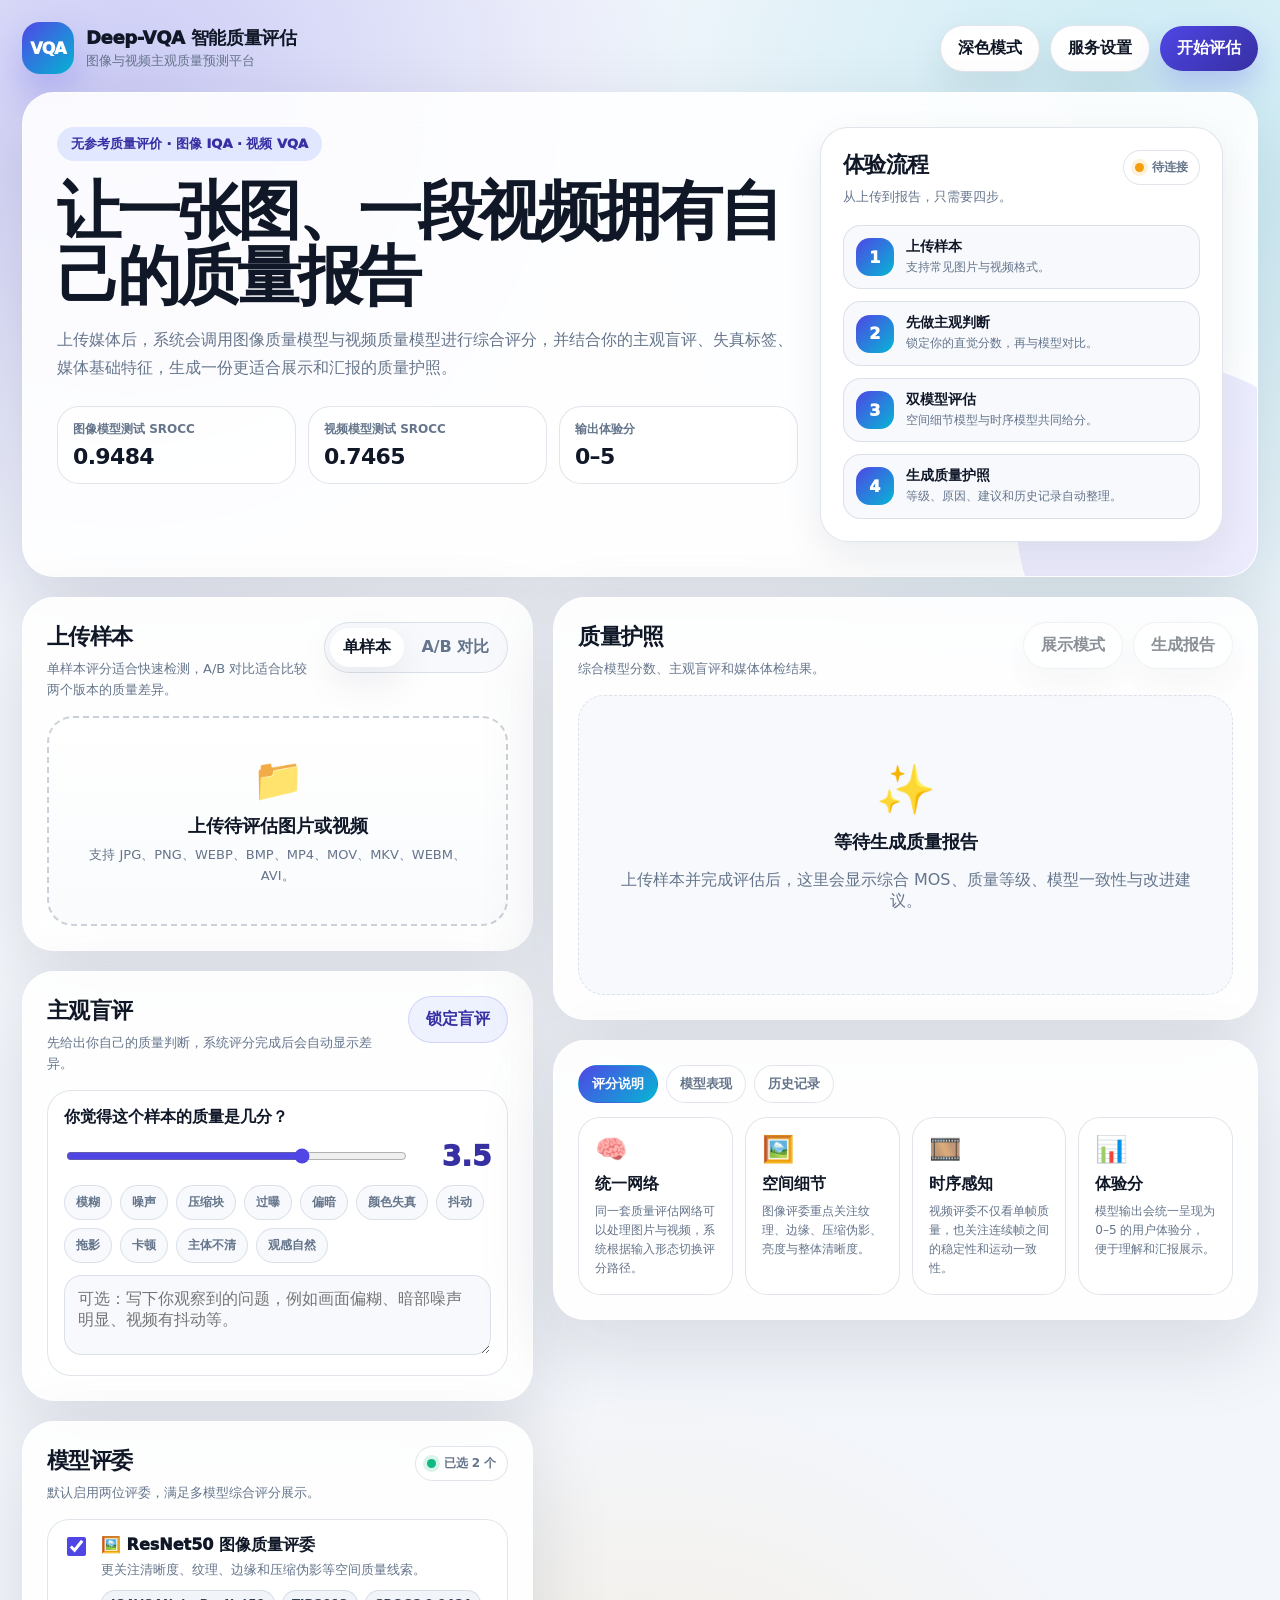
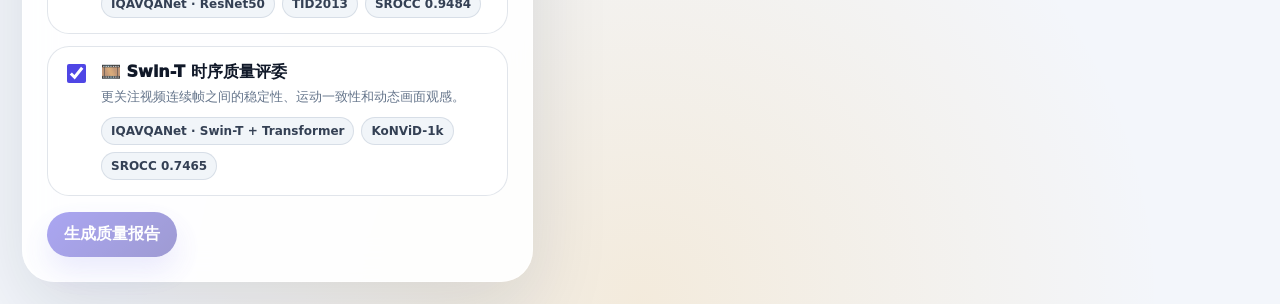
==== frontend/index.html @ e565ae91 "更新前端质量护照页面 (#4)" ====
<!DOCTYPE html>
<html lang="zh-CN">
<head>
  <meta charset="UTF-8">
  <meta name="viewport" content="width=device-width, initial-scale=1.0">
  <title>Deep-VQA 智能质量评估</title>
  <style>
    :root {
      --bg: #f3f6fb;
      --surface: rgba(255,255,255,.9);
      --surface-strong: #ffffff;
      --surface-soft: #f7f9fd;
      --surface-tint: #eef3ff;
      --text: #101828;
      --muted: #65758b;
      --line: rgba(148,163,184,.28);
      --primary: #4f46e5;
      --primary-dark: #3730a3;
      --cyan: #06b6d4;
      --green: #10b981;
      --amber: #f59e0b;
      --rose: #ef4444;
      --violet: #8b5cf6;
      --shadow: 0 28px 80px rgba(15, 23, 42, .12);
      --shadow-soft: 0 14px 38px rgba(15, 23, 42, .08);
      --radius-xl: 32px;
      --radius-lg: 24px;
      --radius-md: 16px;
      --radius-sm: 12px;
    }

    [data-theme="dark"] {
      --bg: #0a1020;
      --surface: rgba(17, 24, 39, .88);
      --surface-strong: #111827;
      --surface-soft: #0f172a;
      --surface-tint: #172554;
      --text: #edf2ff;
      --muted: #a8b3c6;
      --line: rgba(148,163,184,.24);
      --shadow: 0 28px 80px rgba(0, 0, 0, .34);
      --shadow-soft: 0 14px 38px rgba(0, 0, 0, .22);
    }

    * { box-sizing: border-box; }

    html { scroll-behavior: smooth; }

    body {
      margin: 0;
      min-height: 100vh;
      font-family: Inter, "PingFang SC", "Microsoft YaHei", system-ui, -apple-system, BlinkMacSystemFont, "Segoe UI", sans-serif;
      color: var(--text);
      background:
        radial-gradient(circle at 10% 5%, rgba(79, 70, 229, .24), transparent 26%),
        radial-gradient(circle at 90% 8%, rgba(6, 182, 212, .18), transparent 28%),
        radial-gradient(circle at 50% 100%, rgba(245, 158, 11, .13), transparent 26%),
        var(--bg);
      padding: 22px;
    }

    button, input, textarea, select { font: inherit; }
    button { cursor: pointer; }
    button:disabled { cursor: not-allowed; opacity: .48; }

    .app { max-width: 1480px; margin: 0 auto; }

    .topbar {
      display: flex;
      align-items: center;
      justify-content: space-between;
      gap: 16px;
      margin-bottom: 18px;
    }

    .brand { display: flex; align-items: center; gap: 12px; }

    .brand-mark {
      width: 52px;
      height: 52px;
      border-radius: 18px;
      display: grid;
      place-items: center;
      color: #fff;
      font-weight: 1000;
      letter-spacing: -.06em;
      background: linear-gradient(135deg, var(--primary), var(--cyan));
      box-shadow: 0 18px 38px rgba(79, 70, 229, .28);
    }

    .brand-title { font-weight: 950; font-size: 18px; letter-spacing: -.02em; }
    .brand-subtitle { color: var(--muted); font-size: 13px; margin-top: 2px; }

    .top-actions { display: flex; align-items: center; justify-content: flex-end; gap: 10px; flex-wrap: wrap; }

    .glass {
      background: var(--surface);
      border: 1px solid rgba(255, 255, 255, .7);
      box-shadow: var(--shadow);
      backdrop-filter: blur(18px);
    }

    [data-theme="dark"] .glass { border-color: rgba(148,163,184,.22); }

    .button {
      border: 0;
      border-radius: 999px;
      padding: 12px 17px;
      font-weight: 900;
      color: #fff;
      background: linear-gradient(135deg, var(--primary), var(--primary-dark));
      box-shadow: 0 14px 30px rgba(79, 70, 229, .24);
      transition: transform .18s ease, box-shadow .18s ease, opacity .18s ease;
      display: inline-flex;
      align-items: center;
      justify-content: center;
      gap: 8px;
      white-space: nowrap;
    }

    .button:hover { transform: translateY(-1px); box-shadow: 0 18px 34px rgba(79, 70, 229, .30); }
    .button.secondary { color: var(--text); background: var(--surface-strong); border: 1px solid var(--line); box-shadow: var(--shadow-soft); }
    .button.soft { color: var(--primary-dark); background: #eef2ff; border: 1px solid rgba(79, 70, 229, .18); box-shadow: none; }
    .button.ghost { color: var(--muted); background: transparent; border: 1px solid var(--line); box-shadow: none; }
    .button.danger { color: #991b1b; background: #fee2e2; border: 1px solid #fecaca; box-shadow: none; }
    [data-theme="dark"] .button.soft { color: #dbeafe; background: rgba(79, 70, 229, .22); }
    [data-theme="dark"] .button.danger { color: #fecaca; background: rgba(239, 68, 68, .18); border-color: rgba(239, 68, 68, .35); }

    .hero {
      position: relative;
      overflow: hidden;
      border-radius: var(--radius-xl);
      padding: 34px;
      margin-bottom: 20px;
      display: grid;
      grid-template-columns: minmax(0, 1.36fr) minmax(360px, .74fr);
      gap: 22px;
    }

    .hero:before {
      content: "";
      position: absolute;
      inset: auto -80px -110px auto;
      width: 320px;
      height: 320px;
      border-radius: 50%;
      background: rgba(79, 70, 229, .10);
    }

    .hero-content { position: relative; z-index: 1; }

    .eyebrow {
      display: inline-flex;
      align-items: center;
      gap: 8px;
      padding: 8px 14px;
      border-radius: 999px;
      color: var(--primary-dark);
      background: #e0e7ff;
      font-weight: 950;
      font-size: 13px;
    }

    [data-theme="dark"] .eyebrow { color: #dbeafe; background: rgba(79, 70, 229, .25); }

    h1 {
      margin: 18px 0 12px;
      font-size: clamp(36px, 5vw, 68px);
      line-height: 1.02;
      letter-spacing: -0.06em;
    }

    .hero-text {
      max-width: 780px;
      color: var(--muted);
      font-size: 16px;
      line-height: 1.78;
    }

    .hero-metrics {
      display: grid;
      grid-template-columns: repeat(3, minmax(0, 1fr));
      gap: 12px;
      margin-top: 24px;
      max-width: 820px;
    }

    .metric-pill {
      border: 1px solid var(--line);
      border-radius: 22px;
      padding: 14px 15px;
      background: rgba(255,255,255,.62);
    }

    [data-theme="dark"] .metric-pill { background: rgba(15,23,42,.56); }

    .metric-pill span { display: block; color: var(--muted); font-weight: 850; font-size: 12px; margin-bottom: 6px; }
    .metric-pill strong { font-size: 22px; letter-spacing: -.03em; }

    .hero-card {
      position: relative;
      z-index: 1;
      border: 1px solid var(--line);
      border-radius: 28px;
      background: var(--surface-strong);
      padding: 22px;
      box-shadow: var(--shadow-soft);
    }

    .step-line { display: grid; gap: 12px; margin-top: 18px; }

    .step-item {
      display: grid;
      grid-template-columns: 38px 1fr;
      align-items: center;
      gap: 12px;
      padding: 12px;
      border-radius: 18px;
      background: var(--surface-soft);
      border: 1px solid var(--line);
    }

    .step-icon {
      width: 38px;
      height: 38px;
      border-radius: 14px;
      display: grid;
      place-items: center;
      color: #fff;
      font-weight: 1000;
      background: linear-gradient(135deg, var(--primary), var(--cyan));
    }

    .step-item b { display: block; font-size: 14px; }
    .step-item span { display: block; color: var(--muted); font-size: 12px; margin-top: 3px; line-height: 1.45; }

    .main-grid {
      display: grid;
      grid-template-columns: minmax(360px, .9fr) minmax(0, 1.24fr);
      gap: 20px;
      align-items: start;
    }

    .stack { display: grid; gap: 20px; }

    .panel {
      border-radius: var(--radius-xl);
      padding: 24px;
    }

    .panel-head {
      display: flex;
      align-items: flex-start;
      justify-content: space-between;
      gap: 14px;
      margin-bottom: 16px;
    }

    .panel-title { margin: 0; font-size: 22px; letter-spacing: -.03em; }
    .panel-desc { color: var(--muted); line-height: 1.62; font-size: 13px; margin: 6px 0 0; }

    .segmented {
      display: flex;
      align-items: center;
      padding: 5px;
      border-radius: 999px;
      border: 1px solid var(--line);
      background: var(--surface-soft);
      gap: 4px;
    }

    .segmented button {
      border: 0;
      background: transparent;
      color: var(--muted);
      border-radius: 999px;
      padding: 9px 13px;
      font-weight: 900;
      white-space: nowrap;
    }

    .segmented button.active {
      background: var(--surface-strong);
      color: var(--text);
      box-shadow: var(--shadow-soft);
    }

    .upload-list { display: grid; gap: 12px; }

    .drop-zone {
      border: 2px dashed rgba(100, 116, 139, .32);
      border-radius: 26px;
      min-height: 210px;
      display: grid;
      place-items: center;
      text-align: center;
      padding: 28px;
      background: linear-gradient(180deg, rgba(255,255,255,.78), rgba(248,250,252,.78));
      transition: border-color .18s ease, transform .18s ease, background .18s ease;
    }

    [data-theme="dark"] .drop-zone { background: rgba(15,23,42,.56); }
    .drop-zone:hover, .drop-zone.dragging { border-color: var(--primary); transform: translateY(-1px); background: var(--surface-tint); }
    .drop-zone .upload-icon { font-size: 42px; margin-bottom: 10px; }
    .drop-zone strong { display: block; font-size: 18px; margin-bottom: 7px; }
    .drop-zone p { color: var(--muted); line-height: 1.58; font-size: 13px; margin: 0; }
    .file-input { display: none; }

    .sample-card {
      display: none;
      grid-template-columns: 130px 1fr;
      gap: 14px;
      align-items: stretch;
      border: 1px solid var(--line);
      border-radius: 22px;
      padding: 12px;
      background: var(--surface-strong);
    }

    .sample-card.show { display: grid; }

    .preview-box {
      min-height: 130px;
      border-radius: 18px;
      overflow: hidden;
      background: #0f172a;
      display: grid;
      place-items: center;
    }

    .preview-box img, .preview-box video { width: 100%; height: 100%; object-fit: cover; display: block; }

    .sample-info { min-width: 0; display: grid; align-content: center; gap: 8px; }
    .sample-name { font-weight: 950; overflow-wrap: anywhere; }

    .meta-grid {
      display: grid;
      grid-template-columns: repeat(2, minmax(0, 1fr));
      gap: 8px;
    }

    .mini-stat {
      border: 1px solid var(--line);
      background: var(--surface-soft);
      border-radius: 14px;
      padding: 9px 10px;
    }

    .mini-stat span { display: block; color: var(--muted); font-size: 11px; font-weight: 850; margin-bottom: 3px; }
    .mini-stat b { font-size: 13px; overflow-wrap: anywhere; }

    .model-grid { display: grid; gap: 12px; }

    .model-card {
      position: relative;
      display: grid;
      grid-template-columns: auto 1fr;
      gap: 12px;
      align-items: start;
      border: 1px solid var(--line);
      border-radius: 22px;
      background: var(--surface-strong);
      padding: 15px;
      transition: transform .18s ease, border-color .18s ease, box-shadow .18s ease;
    }

    .model-card:hover { transform: translateY(-1px); border-color: rgba(79,70,229,.38); box-shadow: var(--shadow-soft); }
    .model-card input { width: 19px; height: 19px; margin-top: 2px; accent-color: var(--primary); }
    .model-name { font-weight: 950; margin-bottom: 4px; }
    .model-line { color: var(--muted); font-size: 13px; line-height: 1.55; }

    .chips { display: flex; gap: 7px; flex-wrap: wrap; margin-top: 10px; }

    .chip {
      display: inline-flex;
      align-items: center;
      gap: 5px;
      border-radius: 999px;
      padding: 6px 9px;
      font-size: 12px;
      font-weight: 900;
      color: #344054;
      background: #f1f5f9;
      border: 1px solid rgba(148,163,184,.28);
      white-space: nowrap;
    }

    [data-theme="dark"] .chip { color: #dbeafe; background: rgba(148,163,184,.12); }

    .interaction-card {
      border: 1px solid var(--line);
      border-radius: 24px;
      padding: 16px;
      background: var(--surface-strong);
    }

    .score-row {
      display: grid;
      grid-template-columns: 1fr auto;
      gap: 12px;
      align-items: center;
      margin-top: 12px;
    }

    input[type="range"] {
      width: 100%;
      accent-color: var(--primary);
    }

    .subjective-score {
      font-size: 28px;
      font-weight: 1000;
      color: var(--primary-dark);
      min-width: 74px;
      text-align: right;
    }

    [data-theme="dark"] .subjective-score { color: #c7d2fe; }

    .tag-cloud { display: flex; gap: 8px; flex-wrap: wrap; margin-top: 12px; }

    .quality-tag {
      border: 1px solid var(--line);
      background: var(--surface-soft);
      color: var(--muted);
      padding: 8px 11px;
      border-radius: 999px;
      font-size: 12px;
      font-weight: 900;
    }

    .quality-tag.active { color: #fff; background: linear-gradient(135deg, var(--primary), var(--cyan)); border-color: transparent; }

    textarea {
      width: 100%;
      resize: vertical;
      min-height: 80px;
      border: 1px solid var(--line);
      border-radius: 18px;
      padding: 13px;
      background: var(--surface-soft);
      color: var(--text);
      outline: 0;
      margin-top: 12px;
    }

    textarea:focus, input[type="text"]:focus { border-color: rgba(79, 70, 229, .45); box-shadow: 0 0 0 4px rgba(79, 70, 229, .10); }

    .status-line {
      display: inline-flex;
      align-items: center;
      gap: 8px;
      border: 1px solid var(--line);
      border-radius: 999px;
      padding: 8px 11px;
      background: var(--surface-strong);
      color: var(--muted);
      font-weight: 900;
      font-size: 12px;
      white-space: nowrap;
    }

    .status-dot {
      width: 9px;
      height: 9px;
      border-radius: 50%;
      background: var(--amber);
      box-shadow: 0 0 0 4px rgba(245, 158, 11, .14);
    }

    .status-line.ok .status-dot { background: var(--green); box-shadow: 0 0 0 4px rgba(16, 185, 129, .16); }
    .status-line.fail .status-dot { background: var(--rose); box-shadow: 0 0 0 4px rgba(239, 68, 68, .16); }

    .progress-area { display: none; margin-top: 15px; }
    .progress-area.show { display: block; }
    .progress-top { display: flex; justify-content: space-between; color: var(--muted); font-weight: 900; font-size: 12px; margin-bottom: 8px; }
    .progress-track { height: 10px; border-radius: 999px; background: rgba(148,163,184,.25); overflow: hidden; }
    .progress-fill { width: 0; height: 100%; background: linear-gradient(90deg, var(--primary), var(--cyan)); transition: width .2s ease; }

    .message { display: none; padding: 13px 15px; border-radius: 18px; font-size: 13px; font-weight: 800; line-height: 1.62; margin-top: 14px; }
    .message.show { display: block; }
    .message.info { color: #1e3a8a; background: #eff6ff; border: 1px solid #bfdbfe; }
    .message.success { color: #065f46; background: #ecfdf5; border: 1px solid #a7f3d0; }
    .message.error { color: #991b1b; background: #fef2f2; border: 1px solid #fecaca; }
    [data-theme="dark"] .message.info { color: #dbeafe; background: rgba(37, 99, 235, .18); border-color: rgba(37, 99, 235, .28); }
    [data-theme="dark"] .message.success { color: #d1fae5; background: rgba(5, 150, 105, .18); border-color: rgba(5, 150, 105, .28); }
    [data-theme="dark"] .message.error { color: #fee2e2; background: rgba(220, 38, 38, .18); border-color: rgba(220, 38, 38, .28); }

    .result-hero {
      display: grid;
      grid-template-columns: minmax(220px, .7fr) minmax(0, 1.3fr);
      gap: 16px;
      margin-bottom: 16px;
    }

    .score-card {
      border-radius: 28px;
      padding: 22px;
      color: #fff;
      background: linear-gradient(135deg, #4338ca, #06b6d4);
      box-shadow: 0 22px 52px rgba(79, 70, 229, .28);
      position: relative;
      overflow: hidden;
    }

    .score-card:after {
      content: "";
      position: absolute;
      width: 180px;
      height: 180px;
      border-radius: 50%;
      background: rgba(255,255,255,.14);
      right: -60px;
      top: -80px;
    }

    .score-label { position: relative; z-index: 1; opacity: .86; font-weight: 900; font-size: 13px; }
    .score-main { position: relative; z-index: 1; font-size: clamp(46px, 7vw, 76px); line-height: .95; font-weight: 1000; letter-spacing: -.08em; margin: 14px 0 10px; }
    .score-caption { position: relative; z-index: 1; opacity: .88; line-height: 1.55; font-size: 13px; }

    .passport {
      display: grid;
      grid-template-columns: repeat(2, minmax(0, 1fr));
      gap: 12px;
    }

    .passport-item {
      border: 1px solid var(--line);
      border-radius: 20px;
      padding: 14px;
      background: var(--surface-strong);
      min-height: 88px;
    }

    .passport-item span { color: var(--muted); font-size: 12px; font-weight: 900; display: block; margin-bottom: 6px; }
    .passport-item strong { font-size: 20px; letter-spacing: -.03em; }
    .passport-item p { color: var(--muted); font-size: 12px; line-height: 1.55; margin: 6px 0 0; }

    .empty-state {
      min-height: 300px;
      display: grid;
      place-items: center;
      text-align: center;
      color: var(--muted);
      border: 1px dashed var(--line);
      border-radius: 26px;
      background: var(--surface-soft);
      padding: 28px;
    }

    .empty-state b { display: block; color: var(--text); font-size: 18px; margin-bottom: 8px; }

    .result-list { display: grid; gap: 12px; }

    .result-card {
      border: 1px solid var(--line);
      border-radius: 22px;
      background: var(--surface-strong);
      padding: 15px;
      display: grid;
      grid-template-columns: 1fr auto;
      gap: 14px;
      align-items: center;
    }

    .result-title { font-weight: 950; margin-bottom: 5px; }
    .result-meta { color: var(--muted); font-size: 12px; line-height: 1.48; }
    .result-score { font-size: 30px; font-weight: 1000; color: var(--primary-dark); letter-spacing: -.06em; text-align: right; }
    [data-theme="dark"] .result-score { color: #c7d2fe; }

    .bar-wrap { height: 8px; border-radius: 999px; background: rgba(148,163,184,.22); overflow: hidden; margin-top: 10px; }
    .bar-fill { height: 100%; width: 0; border-radius: 999px; background: linear-gradient(90deg, var(--primary), var(--cyan)); }

    .analysis-grid {
      display: grid;
      grid-template-columns: repeat(3, minmax(0, 1fr));
      gap: 12px;
      margin-top: 14px;
    }

    .analysis-card {
      border: 1px solid var(--line);
      border-radius: 20px;
      padding: 14px;
      background: var(--surface-soft);
    }

    .analysis-card b { display: block; margin-bottom: 7px; }
    .analysis-card p { margin: 0; color: var(--muted); font-size: 12px; line-height: 1.58; }

    .insight-list { display: grid; gap: 10px; margin-top: 14px; }

    .insight {
      display: grid;
      grid-template-columns: 34px 1fr;
      gap: 10px;
      align-items: start;
      border: 1px solid var(--line);
      border-radius: 18px;
      padding: 12px;
      background: var(--surface-strong);
    }

    .insight-icon {
      width: 34px;
      height: 34px;
      border-radius: 13px;
      display: grid;
      place-items: center;
      background: var(--surface-tint);
    }

    .insight b { display: block; font-size: 13px; }
    .insight p { margin: 4px 0 0; color: var(--muted); font-size: 12px; line-height: 1.55; }

    .tabs { display: flex; gap: 8px; flex-wrap: wrap; margin-bottom: 14px; }

    .tab {
      border: 1px solid var(--line);
      background: var(--surface-strong);
      border-radius: 999px;
      color: var(--muted);
      padding: 9px 13px;
      font-weight: 900;
      font-size: 13px;
    }

    .tab.active { color: #fff; background: linear-gradient(135deg, var(--primary), var(--cyan)); border-color: transparent; }
    .tab-panel { display: none; }
    .tab-panel.active { display: block; }

    .knowledge-grid {
      display: grid;
      grid-template-columns: repeat(4, minmax(0, 1fr));
      gap: 12px;
    }

    .knowledge-card {
      border: 1px solid var(--line);
      border-radius: 22px;
      background: var(--surface-strong);
      padding: 16px;
    }

    .knowledge-card .emoji { font-size: 26px; margin-bottom: 10px; }
    .knowledge-card b { display: block; margin-bottom: 7px; }
    .knowledge-card p { color: var(--muted); font-size: 12px; line-height: 1.6; margin: 0; }

    .bench-grid {
      display: grid;
      grid-template-columns: repeat(2, minmax(0, 1fr));
      gap: 12px;
    }

    .bench-card {
      border: 1px solid var(--line);
      border-radius: 24px;
      background: var(--surface-strong);
      padding: 18px;
    }

    .bench-head { display: flex; align-items: center; justify-content: space-between; gap: 12px; margin-bottom: 14px; }
    .bench-title { font-weight: 950; }
    .bench-score { font-size: 26px; font-weight: 1000; color: var(--primary-dark); }
    [data-theme="dark"] .bench-score { color: #c7d2fe; }

    .mini-table { display: grid; gap: 8px; }
    .mini-row { display: flex; justify-content: space-between; gap: 12px; color: var(--muted); font-size: 13px; }
    .mini-row strong { color: var(--text); }

    .history-list { display: grid; gap: 10px; max-height: 360px; overflow: auto; padding-right: 4px; }

    .history-item {
      border: 1px solid var(--line);
      border-radius: 18px;
      background: var(--surface-strong);
      padding: 13px;
      display: grid;
      grid-template-columns: 1fr auto;
      gap: 12px;
      align-items: center;
    }

    .history-title { font-weight: 950; overflow-wrap: anywhere; }
    .history-meta { color: var(--muted); font-size: 12px; line-height: 1.5; margin-top: 4px; }
    .history-score { font-weight: 1000; font-size: 24px; color: var(--primary-dark); }
    [data-theme="dark"] .history-score { color: #c7d2fe; }

    .modal {
      position: fixed;
      inset: 0;
      display: none;
      place-items: center;
      background: rgba(15, 23, 42, .55);
      backdrop-filter: blur(8px);
      z-index: 50;
      padding: 18px;
    }

    .modal.show { display: grid; }

    .modal-card {
      width: min(780px, 100%);
      max-height: 92vh;
      overflow: auto;
      border-radius: 30px;
      background: var(--surface-strong);
      border: 1px solid var(--line);
      box-shadow: var(--shadow);
      padding: 24px;
    }

    .modal-head { display: flex; align-items: center; justify-content: space-between; gap: 12px; margin-bottom: 16px; }
    .modal-title { margin: 0; font-size: 24px; letter-spacing: -.04em; }
    .close-btn { border: 0; width: 40px; height: 40px; border-radius: 50%; background: var(--surface-soft); color: var(--text); font-weight: 1000; }

    .form-grid { display: grid; gap: 12px; }
    .field label { display: block; font-size: 13px; font-weight: 950; margin-bottom: 7px; }
    .field input[type="text"] { width: 100%; border: 1px solid var(--line); border-radius: 16px; padding: 12px 13px; outline: 0; color: var(--text); background: var(--surface-soft); }
    .field-hint { color: var(--muted); font-size: 12px; line-height: 1.5; margin-top: 6px; }

    .report-box {
      width: 100%;
      min-height: 320px;
      border: 1px solid var(--line);
      border-radius: 22px;
      padding: 16px;
      background: var(--surface-soft);
      color: var(--text);
      line-height: 1.7;
      white-space: pre-wrap;
      overflow: auto;
    }

    .presentation {
      width: min(980px, 100%);
      text-align: center;
      padding: 42px;
    }

    .presentation .score-main { font-size: clamp(76px, 12vw, 152px); }
    .presentation-title { font-size: clamp(28px, 4vw, 52px); line-height: 1.08; margin: 0 0 16px; letter-spacing: -.06em; }
    .presentation-subtitle { color: var(--muted); line-height: 1.68; margin: 0 auto; max-width: 700px; }

    @media (max-width: 1120px) {
      .hero, .main-grid, .result-hero { grid-template-columns: 1fr; }
      .knowledge-grid { grid-template-columns: repeat(2, minmax(0, 1fr)); }
    }

    @media (max-width: 760px) {
      body { padding: 14px; }
      .topbar { align-items: flex-start; flex-direction: column; }
      .hero, .panel { padding: 18px; border-radius: 24px; }
      .hero-metrics, .passport, .analysis-grid, .bench-grid, .knowledge-grid { grid-template-columns: 1fr; }
      .sample-card { grid-template-columns: 1fr; }
      .preview-box { height: 190px; }
      .main-grid { grid-template-columns: 1fr; }
      .result-card, .history-item { grid-template-columns: 1fr; }
      .result-score, .history-score { text-align: left; }
    }
  </style>
</head>
<body>
  <main class="app">
    <header class="topbar">
      <div class="brand">
        <div class="brand-mark">VQA</div>
        <div>
          <div class="brand-title">Deep-VQA 智能质量评估</div>
          <div class="brand-subtitle">图像与视频主观质量预测平台</div>
        </div>
      </div>
      <div class="top-actions">
        <button class="button secondary" id="themeBtn" type="button">深色模式</button>
        <button class="button secondary" id="serviceBtn" type="button">服务设置</button>
        <button class="button" id="jumpEvaluateBtn" type="button">开始评估</button>
      </div>
    </header>

    <section class="hero glass">
      <div class="hero-content">
        <div class="eyebrow">无参考质量评价 · 图像 IQA · 视频 VQA</div>
        <h1>让一张图、一段视频拥有自己的质量报告</h1>
        <p class="hero-text">上传媒体后，系统会调用图像质量模型与视频质量模型进行综合评分，并结合你的主观盲评、失真标签、媒体基础特征，生成一份更适合展示和汇报的质量护照。</p>
        <div class="hero-metrics">
          <div class="metric-pill"><span>图像模型测试 SROCC</span><strong>0.9484</strong></div>
          <div class="metric-pill"><span>视频模型测试 SROCC</span><strong>0.7465</strong></div>
          <div class="metric-pill"><span>输出体验分</span><strong>0–5</strong></div>
        </div>
      </div>
      <aside class="hero-card">
        <div class="panel-head" style="margin-bottom:0">
          <div>
            <h2 class="panel-title">体验流程</h2>
            <p class="panel-desc">从上传到报告，只需要四步。</p>
          </div>
          <span class="status-line" id="serviceStatus"><span class="status-dot"></span>待连接</span>
        </div>
        <div class="step-line">
          <div class="step-item"><div class="step-icon">1</div><div><b>上传样本</b><span>支持常见图片与视频格式。</span></div></div>
          <div class="step-item"><div class="step-icon">2</div><div><b>先做主观判断</b><span>锁定你的直觉分数，再与模型对比。</span></div></div>
          <div class="step-item"><div class="step-icon">3</div><div><b>双模型评估</b><span>空间细节模型与时序模型共同给分。</span></div></div>
          <div class="step-item"><div class="step-icon">4</div><div><b>生成质量护照</b><span>等级、原因、建议和历史记录自动整理。</span></div></div>
        </div>
      </aside>
    </section>

    <section class="main-grid" id="evaluateArea">
      <div class="stack">
        <section class="panel glass">
          <div class="panel-head">
            <div>
              <h2 class="panel-title">上传样本</h2>
              <p class="panel-desc">单样本评分适合快速检测，A/B 对比适合比较两个版本的质量差异。</p>
            </div>
            <div class="segmented" aria-label="评分模式">
              <button type="button" class="active" data-mode="single">单样本</button>
              <button type="button" data-mode="compare">A/B 对比</button>
            </div>
          </div>

          <div class="upload-list">
            <div class="drop-zone" id="dropZoneA" tabindex="0" role="button">
              <input class="file-input" id="fileA" type="file" accept="image/*,video/mp4,video/quicktime,video/x-matroska,video/webm,video/x-msvideo">
              <div>
                <div class="upload-icon">📁</div>
                <strong>上传待评估图片或视频</strong>
                <p>支持 JPG、PNG、WEBP、BMP、MP4、MOV、MKV、WEBM、AVI。</p>
              </div>
            </div>
            <div class="sample-card" id="sampleCardA">
              <div class="preview-box" id="previewA"></div>
              <div class="sample-info">
                <div class="sample-name" id="sampleNameA">未选择文件</div>
                <div class="meta-grid" id="sampleMetaA"></div>
              </div>
            </div>

            <div id="compareBlock" style="display:none">
              <div class="drop-zone" id="dropZoneB" tabindex="0" role="button">
                <input class="file-input" id="fileB" type="file" accept="image/*,video/mp4,video/quicktime,video/x-matroska,video/webm,video/x-msvideo">
                <div>
                  <div class="upload-icon">🅱️</div>
                  <strong>上传对比版本</strong>
                  <p>可上传压缩前后、增强前后、不同编码参数下的版本。</p>
                </div>
              </div>
              <div class="sample-card" id="sampleCardB" style="margin-top:12px">
                <div class="preview-box" id="previewB"></div>
                <div class="sample-info">
                  <div class="sample-name" id="sampleNameB">未选择文件</div>
                  <div class="meta-grid" id="sampleMetaB"></div>
                </div>
              </div>
            </div>
          </div>
        </section>

        <section class="panel glass">
          <div class="panel-head">
            <div>
              <h2 class="panel-title">主观盲评</h2>
              <p class="panel-desc">先给出你自己的质量判断，系统评分完成后会自动显示差异。</p>
            </div>
            <button class="button soft" id="lockOpinionBtn" type="button">锁定盲评</button>
          </div>
          <div class="interaction-card">
            <b>你觉得这个样本的质量是几分？</b>
            <div class="score-row">
              <input id="subjectiveRange" type="range" min="0" max="5" step="0.1" value="3.5">
              <div class="subjective-score"><span id="subjectiveScore">3.5</span></div>
            </div>
            <div class="tag-cloud" id="tagCloud"></div>
            <textarea id="userNote" placeholder="可选：写下你观察到的问题，例如画面偏糊、暗部噪声明显、视频有抖动等。"></textarea>
          </div>
        </section>

        <section class="panel glass">
          <div class="panel-head">
            <div>
              <h2 class="panel-title">模型评委</h2>
              <p class="panel-desc">默认启用两位评委，满足多模型综合评分展示。</p>
            </div>
            <span class="status-line" id="modelStatus"><span class="status-dot"></span>已选 2 个</span>
          </div>
          <div class="model-grid" id="modelGrid"></div>
          <div class="progress-area" id="progressArea">
            <div class="progress-top"><span id="progressText">准备评估</span><span id="progressPercent">0%</span></div>
            <div class="progress-track"><div class="progress-fill" id="progressFill"></div></div>
          </div>
          <div class="top-actions" style="justify-content:flex-start;margin-top:16px">
            <button class="button" id="evaluateBtn" type="button" disabled>生成质量报告</button>
            <button class="button danger" id="cancelBtn" type="button" style="display:none">停止评估</button>
          </div>
          <div class="message" id="messageBox"></div>
        </section>
      </div>

      <div class="stack">
        <section class="panel glass">
          <div class="panel-head">
            <div>
              <h2 class="panel-title">质量护照</h2>
              <p class="panel-desc">综合模型分数、主观盲评和媒体体检结果。</p>
            </div>
            <div class="top-actions">
              <button class="button secondary" id="presentationBtn" type="button" disabled>展示模式</button>
              <button class="button secondary" id="reportBtn" type="button" disabled>生成报告</button>
            </div>
          </div>
          <div id="resultArea">
            <div class="empty-state">
              <div>
                <div style="font-size:48px;margin-bottom:12px">✨</div>
                <b>等待生成质量报告</b>
                <p>上传样本并完成评估后，这里会显示综合 MOS、质量等级、模型一致性与改进建议。</p>
              </div>
            </div>
          </div>
        </section>

        <section class="panel glass">
          <div class="tabs" id="tabs">
            <button class="tab active" data-tab="explain">评分说明</button>
            <button class="tab" data-tab="bench">模型表现</button>
            <button class="tab" data-tab="history">历史记录</button>
          </div>

          <div class="tab-panel active" id="tab-explain">
            <div class="knowledge-grid">
              <div class="knowledge-card"><div class="emoji">🧠</div><b>统一网络</b><p>同一套质量评估网络可以处理图片与视频，系统根据输入形态切换评分路径。</p></div>
              <div class="knowledge-card"><div class="emoji">🖼️</div><b>空间细节</b><p>图像评委重点关注纹理、边缘、压缩伪影、亮度与整体清晰度。</p></div>
              <div class="knowledge-card"><div class="emoji">🎞️</div><b>时序感知</b><p>视频评委不仅看单帧质量，也关注连续帧之间的稳定性和运动一致性。</p></div>
              <div class="knowledge-card"><div class="emoji">📊</div><b>体验分</b><p>模型输出会统一呈现为 0–5 的用户体验分，便于理解和汇报展示。</p></div>
            </div>
          </div>

          <div class="tab-panel" id="tab-bench">
            <div class="bench-grid">
              <div class="bench-card">
                <div class="bench-head"><div><div class="bench-title">ResNet50 图像质量评委</div><div class="panel-desc">TID2013 图像质量数据</div></div><div class="bench-score">0.9484</div></div>
                <div class="mini-table">
                  <div class="mini-row"><span>主要能力</span><strong>图像空间特征</strong></div>
                  <div class="mini-row"><span>相关性指标</span><strong>SROCC</strong></div>
                  <div class="mini-row"><span>适用样本</span><strong>图片、单帧画面</strong></div>
                </div>
              </div>
              <div class="bench-card">
                <div class="bench-head"><div><div class="bench-title">Swin-T 时序质量评委</div><div class="panel-desc">KoNViD-1k 视频质量数据</div></div><div class="bench-score">0.7465</div></div>
                <div class="mini-table">
                  <div class="mini-row"><span>主要能力</span><strong>视频时空特征</strong></div>
                  <div class="mini-row"><span>相关性指标</span><strong>SROCC</strong></div>
                  <div class="mini-row"><span>适用样本</span><strong>视频、动态画面</strong></div>
                </div>
              </div>
            </div>
          </div>

          <div class="tab-panel" id="tab-history">
            <div class="panel-head">
              <div>
                <h2 class="panel-title">历史记录</h2>
                <p class="panel-desc">记录保存在当前浏览器中，适合课堂展示多次测试结果。</p>
              </div>
              <div class="top-actions">
                <button class="button secondary" id="exportHistoryBtn" type="button">导出</button>
                <button class="button danger" id="clearHistoryBtn" type="button">清空</button>
              </div>
            </div>
            <div class="history-list" id="historyList"></div>
          </div>
        </section>
      </div>
    </section>
  </main>

  <div class="modal" id="serviceModal" aria-hidden="true">
    <div class="modal-card">
      <div class="modal-head">
        <h2 class="modal-title">评分服务设置</h2>
        <button class="close-btn" data-close="serviceModal" type="button">×</button>
      </div>
      <div class="form-grid">
        <div class="field">
          <label for="serviceBaseInput">服务地址</label>
          <input id="serviceBaseInput" type="text" placeholder="http://127.0.0.1:8000">
          <div class="field-hint">本地运行服务时通常保持默认即可。</div>
        </div>
        <div class="field">
          <label for="servicePathInput">评价路径</label>
          <input id="servicePathInput" type="text" placeholder="/evaluate">
          <div class="field-hint">已经联调完成的项目通常使用默认路径。</div>
        </div>
        <div class="top-actions" style="justify-content:flex-start;margin-top:8px">
          <button class="button" id="saveServiceBtn" type="button">保存设置</button>
          <button class="button secondary" id="checkServiceBtn" type="button">检测连接</button>
        </div>
        <div class="message" id="serviceMessage"></div>
      </div>
    </div>
  </div>

  <div class="modal" id="reportModal" aria-hidden="true">
    <div class="modal-card">
      <div class="modal-head">
        <h2 class="modal-title">质量评估报告</h2>
        <button class="close-btn" data-close="reportModal" type="button">×</button>
      </div>
      <div class="report-box" id="reportBox"></div>
      <div class="top-actions" style="justify-content:flex-start;margin-top:14px">
        <button class="button" id="downloadReportBtn" type="button">下载报告</button>
        <button class="button secondary" id="copyReportBtn" type="button">复制文本</button>
      </div>
    </div>
  </div>

  <div class="modal" id="presentationModal" aria-hidden="true">
    <div class="modal-card presentation">
      <button class="close-btn" data-close="presentationModal" type="button" style="position:absolute;right:24px;top:24px">×</button>
      <h2 class="presentation-title">Deep-VQA 质量评估结果</h2>
      <div class="score-card" style="margin:24px auto;max-width:520px">
        <div class="score-label">综合体验分</div>
        <div class="score-main" id="presentationScore">--</div>
        <div class="score-caption" id="presentationCaption">等待评估结果</div>
      </div>
      <p class="presentation-subtitle" id="presentationText">上传样本并完成评分后，可在这里进行课堂或答辩展示。</p>
    </div>
  </div>

  <script>
    const MODEL_OPTIONS = [
      {
        id: "resnet_iqa",
        name: "ResNet50 图像质量评委",
        displayName: "IQAVQANet · ResNet50",
        task: "iqa",
        mediaFocus: "图像空间细节",
        dataset: "TID2013",
        benchmark: "SROCC 0.9484",
        backbone: "resnet50",
        accent: "🖼️",
        desc: "更关注清晰度、纹理、边缘和压缩伪影等空间质量线索。"
      },
      {
        id: "timeswin_vqa",
        name: "Swin-T 时序质量评委",
        displayName: "IQAVQANet · Swin-T + Transformer",
        task: "vqa",
        mediaFocus: "视频时序稳定",
        dataset: "KoNViD-1k",
        benchmark: "SROCC 0.7465",
        backbone: "swin_t",
        accent: "🎞️",
        desc: "更关注视频连续帧之间的稳定性、运动一致性和动态画面观感。"
      }
    ];

    const QUALITY_TAGS = ["模糊", "噪声", "压缩块", "过曝", "偏暗", "颜色失真", "抖动", "拖影", "卡顿", "主体不清", "观感自然"];
    const STORAGE_CONFIG = "deep_vqa_service_config_v3";
    const STORAGE_HISTORY = "deep_vqa_quality_history_v3";

    const $ = id => document.getElementById(id);

    const ui = {
      themeBtn: $("themeBtn"), serviceBtn: $("serviceBtn"), jumpEvaluateBtn: $("jumpEvaluateBtn"), serviceStatus: $("serviceStatus"),
      dropZoneA: $("dropZoneA"), dropZoneB: $("dropZoneB"), fileA: $("fileA"), fileB: $("fileB"), compareBlock: $("compareBlock"),
      sampleCardA: $("sampleCardA"), sampleCardB: $("sampleCardB"), previewA: $("previewA"), previewB: $("previewB"),
      sampleNameA: $("sampleNameA"), sampleNameB: $("sampleNameB"), sampleMetaA: $("sampleMetaA"), sampleMetaB: $("sampleMetaB"),
      subjectiveRange: $("subjectiveRange"), subjectiveScore: $("subjectiveScore"), lockOpinionBtn: $("lockOpinionBtn"), tagCloud: $("tagCloud"), userNote: $("userNote"),
      modelGrid: $("modelGrid"), modelStatus: $("modelStatus"), evaluateBtn: $("evaluateBtn"), cancelBtn: $("cancelBtn"),
      progressArea: $("progressArea"), progressText: $("progressText"), progressPercent: $("progressPercent"), progressFill: $("progressFill"), messageBox: $("messageBox"),
      resultArea: $("resultArea"), reportBtn: $("reportBtn"), presentationBtn: $("presentationBtn"),
      tabs: $("tabs"), historyList: $("historyList"), exportHistoryBtn: $("exportHistoryBtn"), clearHistoryBtn: $("clearHistoryBtn"),
      serviceModal: $("serviceModal"), serviceBaseInput: $("serviceBaseInput"), servicePathInput: $("servicePathInput"), serviceMessage: $("serviceMessage"), saveServiceBtn: $("saveServiceBtn"), checkServiceBtn: $("checkServiceBtn"),
      reportModal: $("reportModal"), reportBox: $("reportBox"), downloadReportBtn: $("downloadReportBtn"), copyReportBtn: $("copyReportBtn"),
      presentationModal: $("presentationModal"), presentationScore: $("presentationScore"), presentationCaption: $("presentationCaption"), presentationText: $("presentationText")
    };

    const state = {
      mode: "single",
      samples: { A: null, B: null },
      urls: { A: null, B: null },
      selectedTags: new Set(),
      opinionLocked: false,
      currentController: null,
      history: [],
      lastReport: null,
      lastReportText: ""
    };

    init();

    function init() {
      loadServiceConfig();
      renderModelCards();
      renderTags();
      loadHistory();
      bindEvents();
      updateActionState();
    }

    function bindEvents() {
      ui.themeBtn.addEventListener("click", toggleTheme);
      ui.serviceBtn.addEventListener("click", () => openModal("serviceModal"));
      ui.jumpEvaluateBtn.addEventListener("click", () => $("evaluateArea").scrollIntoView({ behavior: "smooth" }));
      document.querySelectorAll("[data-close]").forEach(btn => btn.addEventListener("click", () => closeModal(btn.dataset.close)));
      document.querySelectorAll(".segmented button").forEach(btn => btn.addEventListener("click", () => setMode(btn.dataset.mode)));
      setupDrop(ui.dropZoneA, ui.fileA, "A");
      setupDrop(ui.dropZoneB, ui.fileB, "B");
      ui.subjectiveRange.addEventListener("input", () => ui.subjectiveScore.textContent = Number(ui.subjectiveRange.value).toFixed(1));
      ui.lockOpinionBtn.addEventListener("click", toggleOpinionLock);
      ui.evaluateBtn.addEventListener("click", evaluateSamples);
      ui.cancelBtn.addEventListener("click", cancelEvaluation);
      ui.saveServiceBtn.addEventListener("click", saveServiceConfig);
      ui.checkServiceBtn.addEventListener("click", checkService);
      ui.reportBtn.addEventListener("click", showReport);
      ui.presentationBtn.addEventListener("click", showPresentation);
      ui.downloadReportBtn.addEventListener("click", downloadReport);
      ui.copyReportBtn.addEventListener("click", copyReport);
      ui.exportHistoryBtn.addEventListener("click", exportHistory);
      ui.clearHistoryBtn.addEventListener("click", clearHistory);
      ui.tabs.addEventListener("click", event => {
        const tab = event.target.closest(".tab");
        if (tab) setTab(tab.dataset.tab);
      });
      document.querySelectorAll(".modal").forEach(modal => modal.addEventListener("click", event => {
        if (event.target === modal) closeModal(modal.id);
      }));
    }

    function setupDrop(zone, input, slot) {
      zone.addEventListener("click", () => input.click());
      zone.addEventListener("keydown", event => {
        if (event.key === "Enter" || event.key === " ") input.click();
      });
      zone.addEventListener("dragover", event => {
        event.preventDefault();
        zone.classList.add("dragging");
      });
      zone.addEventListener("dragleave", () => zone.classList.remove("dragging"));
      zone.addEventListener("drop", event => {
        event.preventDefault();
        zone.classList.remove("dragging");
        handleFile(slot, event.dataTransfer.files && event.dataTransfer.files[0]);
      });
      input.addEventListener("change", event => handleFile(slot, event.target.files && event.target.files[0]));
    }

    function toggleTheme() {
      const dark = document.documentElement.getAttribute("data-theme") === "dark";
      if (dark) {
        document.documentElement.removeAttribute("data-theme");
        ui.themeBtn.textContent = "深色模式";
      } else {
        document.documentElement.setAttribute("data-theme", "dark");
        ui.themeBtn.textContent = "浅色模式";
      }
    }

    function setMode(mode) {
      state.mode = mode;
      document.querySelectorAll(".segmented button").forEach(btn => btn.classList.toggle("active", btn.dataset.mode === mode));
      ui.compareBlock.style.display = mode === "compare" ? "block" : "none";
      updateActionState();
    }

    function renderModelCards() {
      ui.modelGrid.innerHTML = MODEL_OPTIONS.map(model => `
        <label class="model-card">
          <input type="checkbox" value="${escapeHtml(model.id)}" checked>
          <div>
            <div class="model-name">${model.accent} ${escapeHtml(model.name)}</div>
            <div class="model-line">${escapeHtml(model.desc)}</div>
            <div class="chips">
              <span class="chip">${escapeHtml(model.displayName)}</span>
              <span class="chip">${escapeHtml(model.dataset)}</span>
              <span class="chip">${escapeHtml(model.benchmark)}</span>
            </div>
          </div>
        </label>
      `).join("");
      ui.modelGrid.querySelectorAll("input").forEach(input => input.addEventListener("change", updateModelStatus));
      updateModelStatus();
    }

    function renderTags() {
      ui.tagCloud.innerHTML = QUALITY_TAGS.map(tag => `<button class="quality-tag" type="button" data-tag="${escapeHtml(tag)}">${escapeHtml(tag)}</button>`).join("");
      ui.tagCloud.addEventListener("click", event => {
        const btn = event.target.closest(".quality-tag");
        if (!btn) return;
        const tag = btn.dataset.tag;
        if (state.selectedTags.has(tag)) state.selectedTags.delete(tag);
        else state.selectedTags.add(tag);
        btn.classList.toggle("active", state.selectedTags.has(tag));
      });
    }

    function getSelectedModels() {
      const ids = Array.from(ui.modelGrid.querySelectorAll("input:checked")).map(input => input.value);
      return MODEL_OPTIONS.filter(model => ids.includes(model.id));
    }

    function updateModelStatus() {
      const count = getSelectedModels().length;
      ui.modelStatus.innerHTML = `<span class="status-dot"></span>已选 ${count} 个`;
      ui.modelStatus.className = `status-line ${count >= 2 ? "ok" : "fail"}`;
      updateActionState();
    }

    async function handleFile(slot, file) {
      if (!file) return;
      const mediaType = detectMediaType(file);
      if (!mediaType) {
        showMessage(ui.messageBox, "暂不支持这个文件格式，请上传常见图片或视频文件。", "error");
        return;
      }
      if (file.size > 300 * 1024 * 1024) {
        showMessage(ui.messageBox, "文件过大，建议控制在 300MB 以内。", "error");
        return;
      }
      if (state.urls[slot]) URL.revokeObjectURL(state.urls[slot]);
      const url = URL.createObjectURL(file);
      state.urls[slot] = url;
      state.samples[slot] = { file, url, mediaType, profile: null };
      renderSample(slot);
      try {
        const profile = await inspectMedia(file, url, mediaType);
        state.samples[slot].profile = profile;
        renderSample(slot);
      } catch (error) {
        state.samples[slot].profile = { note: "浏览器未能完成本地体检" };
        renderSample(slot);
      }
      showMessage(ui.messageBox, "样本已加载，可以继续主观盲评或直接生成质量报告。", "success");
      clearResult();
      updateActionState();
    }

    function renderSample(slot) {
      const sample = state.samples[slot];
      const card = slot === "A" ? ui.sampleCardA : ui.sampleCardB;
      const preview = slot === "A" ? ui.previewA : ui.previewB;
      const nameEl = slot === "A" ? ui.sampleNameA : ui.sampleNameB;
      const metaEl = slot === "A" ? ui.sampleMetaA : ui.sampleMetaB;
      if (!sample) return;
      card.classList.add("show");
      nameEl.textContent = sample.file.name;
      preview.innerHTML = sample.mediaType === "image"
        ? `<img src="${sample.url}" alt="上传预览">`
        : `<video src="${sample.url}" controls playsinline muted></video>`;
      const profile = sample.profile || {};
      const mediaLabel = sample.mediaType === "image" ? "图片" : "视频";
      const sizeText = formatBytes(sample.file.size);
      const dimensionText = profile.width && profile.height ? `${profile.width} × ${profile.height}` : "分析中";
      const extraText = sample.mediaType === "video" && profile.duration ? `${formatNumber(profile.duration, 1)} 秒` : profile.brightness !== undefined ? `亮度 ${formatNumber(profile.brightness, 0)}` : "分析中";
      const contrastText = profile.contrast !== undefined ? `对比 ${formatNumber(profile.contrast, 0)}` : profile.frames ? `${profile.frames} 帧采样` : sample.file.type || "未知";
      metaEl.innerHTML = `
        <div class="mini-stat"><span>类型</span><b>${mediaLabel}</b></div>
        <div class="mini-stat"><span>大小</span><b>${sizeText}</b></div>
        <div class="mini-stat"><span>尺寸</span><b>${dimensionText}</b></div>
        <div class="mini-stat"><span>体检</span><b>${extraText}</b></div>
        <div class="mini-stat"><span>观感线索</span><b>${contrastText}</b></div>
        <div class="mini-stat"><span>文件名</span><b>${escapeHtml(sample.file.name.split(".").pop() || "")}</b></div>
      `;
    }

    function detectMediaType(file) {
      const name = file.name.toLowerCase();
      if (file.type.startsWith("image/") || /\.(jpg|jpeg|png|bmp|webp|tiff)$/.test(name)) return "image";
      if (file.type.startsWith("video/") || /\.(mp4|mov|mkv|webm|avi|wmv)$/.test(name)) return "video";
      return "";
    }

    function inspectMedia(file, url, mediaType) {
      return mediaType === "image" ? inspectImage(url) : inspectVideo(url);
    }

    function inspectImage(url) {
      return new Promise((resolve, reject) => {
        const img = new Image();
        img.onload = () => {
          const stats = analyzeCanvasFrame(img, img.naturalWidth, img.naturalHeight);
          resolve({ width: img.naturalWidth, height: img.naturalHeight, ...stats });
        };
        img.onerror = reject;
        img.src = url;
      });
    }

    function inspectVideo(url) {
      return new Promise((resolve, reject) => {
        const video = document.createElement("video");
        video.preload = "metadata";
        video.muted = true;
        video.playsInline = true;
        video.onloadedmetadata = () => {
          const result = { width: video.videoWidth, height: video.videoHeight, duration: video.duration || 0 };
          video.currentTime = Math.min(0.12, Math.max(0, (video.duration || 1) / 10));
          video.onseeked = () => {
            try {
              const stats = analyzeCanvasFrame(video, video.videoWidth, video.videoHeight);
              resolve({ ...result, ...stats, frames: "首帧" });
            } catch (error) {
              resolve(result);
            }
          };
        };
        video.onerror = reject;
        video.src = url;
      });
    }

    function analyzeCanvasFrame(source, width, height) {
      const maxSide = 180;
      const scale = Math.min(1, maxSide / Math.max(width, height));
      const w = Math.max(1, Math.round(width * scale));
      const h = Math.max(1, Math.round(height * scale));
      const canvas = document.createElement("canvas");
      canvas.width = w;
      canvas.height = h;
      const ctx = canvas.getContext("2d", { willReadFrequently: true });
      ctx.drawImage(source, 0, 0, w, h);
      const data = ctx.getImageData(0, 0, w, h).data;
      let sum = 0;
      let sumSq = 0;
      let edge = 0;
      let prev = null;
      for (let i = 0; i < data.length; i += 4) {
        const y = 0.299 * data[i] + 0.587 * data[i + 1] + 0.114 * data[i + 2];
        sum += y;
        sumSq += y * y;
        if (prev !== null) edge += Math.abs(y - prev);
        prev = y;
      }
      const n = data.length / 4;
      const mean = sum / n;
      const variance = Math.max(0, sumSq / n - mean * mean);
      const contrast = Math.sqrt(variance);
      const edgeEnergy = edge / Math.max(1, n - 1);
      return { brightness: mean, contrast, edgeEnergy };
    }

    function updateActionState() {
      const hasA = Boolean(state.samples.A);
      const hasB = state.mode === "single" || Boolean(state.samples.B);
      const enoughModels = getSelectedModels().length >= 2;
      ui.evaluateBtn.disabled = !(hasA && hasB && enoughModels);
    }

    function toggleOpinionLock() {
      state.opinionLocked = !state.opinionLocked;
      ui.subjectiveRange.disabled = state.opinionLocked;
      ui.userNote.disabled = state.opinionLocked;
      ui.lockOpinionBtn.textContent = state.opinionLocked ? "修改盲评" : "锁定盲评";
      ui.lockOpinionBtn.classList.toggle("secondary", state.opinionLocked);
    }

    async function evaluateSamples() {
      const models = getSelectedModels();
      const samples = getActiveSamples();
      if (!samples.length) return;
      if (models.length < 2) {
        showMessage(ui.messageBox, "请至少保留两位模型评委。", "error");
        return;
      }
      ui.evaluateBtn.disabled = true;
      ui.cancelBtn.style.display = "inline-flex";
      ui.progressArea.classList.add("show");
      showMessage(ui.messageBox, "正在生成质量报告，请稍候。", "info");
      setProgress(0, "准备评估");
      const total = models.length * samples.length;
      const results = [];
      let completed = 0;
      let interrupted = false;
      const startedAt = performance.now();
      for (const sampleItem of samples) {
        for (const model of models) {
          setProgress(Math.round((completed / total) * 100), `正在评估 ${sampleItem.label} · ${model.name}`);
          try {
            const oneStart = performance.now();
            const response = await callService(sampleItem.sample.file, sampleItem.sample.mediaType, model);
            const elapsed = performance.now() - oneStart;
            results.push(normalizeResult(response, model, sampleItem, elapsed));
          } catch (error) {
            if (error.name === "AbortError") {
              interrupted = true;
              break;
            }
            results.push({
              sampleKey: sampleItem.key,
              sampleLabel: sampleItem.label,
              fileName: sampleItem.sample.file.name,
              modelId: model.id,
              modelName: model.name,
              displayName: model.displayName,
              mediaFocus: model.mediaFocus,
              mos: null,
              normalized: null,
              latencyMs: null,
              status: "未完成",
              reason: humanizeError(error.message)
            });
          }
          completed += 1;
          setProgress(Math.round((completed / total) * 100), `已完成 ${completed}/${total}`);
        }
        if (interrupted) break;
      }
      ui.cancelBtn.style.display = "none";
      state.currentController = null;
      if (interrupted) {
        ui.evaluateBtn.disabled = false;
        showMessage(ui.messageBox, "评估已停止。", "error");
        return;
      }
      const elapsedTotal = performance.now() - startedAt;
      setProgress(100, "报告已生成");
      const report = buildReportObject(samples, results, elapsedTotal);
      state.lastReport = report;
      renderReport(report);
      addHistory(report);
      showMessage(ui.messageBox, "质量报告已生成。", "success");
      ui.evaluateBtn.disabled = false;
      ui.reportBtn.disabled = false;
      ui.presentationBtn.disabled = false;
    }

    function getActiveSamples() {
      const list = [];
      if (state.samples.A) list.push({ key: "A", label: state.mode === "compare" ? "样本 A" : "当前样本", sample: state.samples.A });
      if (state.mode === "compare" && state.samples.B) list.push({ key: "B", label: "样本 B", sample: state.samples.B });
      return list;
    }

    async function callService(file, mediaType, model) {
      const config = getServiceConfig();
      const form = new FormData();
      form.append("file", file);
      form.append("media_type", mediaType);
      form.append("task_type", mediaType === "image" ? "iqa" : "vqa");
      form.append("model", model.id);
      form.append("model_name", model.displayName);
      form.append("backbone", model.backbone);
      form.append("model_task_type", model.task);
      const controller = new AbortController();
      state.currentController = controller;
      const response = await fetch(`${config.base}${config.path}`, { method: "POST", body: form, signal: controller.signal });
      const text = await response.text();
      let payload = {};
      if (text) {
        try {
          payload = JSON.parse(text);
        } catch (error) {
          throw new Error("评分服务返回内容无法识别");
        }
      }
      if (!response.ok) {
        throw new Error(payload.detail || payload.message || payload.error || "评分服务暂时不可用");
      }
      return payload;
    }

    function normalizeResult(response, model, sampleItem, elapsedMs) {
      const payload = unwrap(response);
      const extracted = extractScore(payload);
      const latency = toNumber(payload.inference_ms) ?? toNumber(payload.latency_ms) ?? toNumber(payload.elapsed_ms) ?? elapsedMs;
      return {
        sampleKey: sampleItem.key,
        sampleLabel: sampleItem.label,
        fileName: sampleItem.sample.file.name,
        modelId: model.id,
        modelName: model.name,
        displayName: payload.model_name || model.displayName,
        mediaFocus: model.mediaFocus,
        dataset: model.dataset,
        mos: extracted.mos,
        normalized: extracted.normalized,
        source: extracted.source,
        latencyMs: latency,
        status: Number.isFinite(extracted.mos) ? "已完成" : "未识别分数",
        reason: Number.isFinite(extracted.mos) ? "评分完成" : "没有获取到有效质量分数"
      };
    }

    function unwrap(response) {
      if (!response || typeof response !== "object") return {};
      if (response.data && typeof response.data === "object" && !Array.isArray(response.data)) return response.data;
      if (response.result && typeof response.result === "object" && !Array.isArray(response.result)) return response.result;
      if (response.prediction && typeof response.prediction === "object" && !Array.isArray(response.prediction)) return response.prediction;
      return response;
    }

    function extractScore(payload) {
      const candidates = [
        ["mos_score", payload.mos_score], ["mos", payload.mos], ["quality_mos", payload.quality_mos], ["overall", payload.overall],
        ["score", payload.score], ["raw_score", payload.raw_score], ["quality_score", payload.quality_score], ["prediction", payload.prediction]
      ];
      if (payload.scores && typeof payload.scores === "object" && !Array.isArray(payload.scores)) {
        Object.entries(payload.scores).forEach(([key, value]) => candidates.push([key, value]));
      }
      for (const [key, value] of candidates) {
        const number = toNumber(value);
        if (number !== null) return scoreToMos(number, key);
      }
      return { mos: null, normalized: null, source: "无" };
    }

    function scoreToMos(value, key) {
      const name = String(key).toLowerCase();
      if (name.includes("mos") || name.includes("overall") || value > 1.000001) {
        const mos = clamp(value, 0, 5);
        return { mos, normalized: mos / 5, source: "体验分" };
      }
      const normalized = clamp(value, 0, 1);
      return { mos: normalized * 5, normalized, source: "标准化分" };
    }

    function buildReportObject(samples, results, elapsedTotal) {
      const successful = results.filter(item => Number.isFinite(item.mos));
      const primary = successful.filter(item => item.sampleKey === "A");
      const secondary = successful.filter(item => item.sampleKey === "B");
      const avgA = primary.length ? average(primary.map(item => item.mos)) : null;
      const avgB = secondary.length ? average(secondary.map(item => item.mos)) : null;
      const allAvg = successful.length ? average(successful.map(item => item.mos)) : null;
      const spread = primary.length >= 2 ? Math.max(...primary.map(item => item.mos)) - Math.min(...primary.map(item => item.mos)) : null;
      const subjective = Number(ui.subjectiveRange.value);
      const deltaSubjective = Number.isFinite(avgA) ? avgA - subjective : null;
      const grade = getGrade(avgA ?? allAvg);
      const localInsights = buildLocalInsights(samples[0] ? samples[0].sample : null);
      const modelInsights = buildModelInsights(primary, spread);
      const compareInsight = state.mode === "compare" && Number.isFinite(avgA) && Number.isFinite(avgB) ? buildCompareInsight(avgA, avgB) : null;
      return {
        createdAt: new Date().toISOString(),
        mode: state.mode,
        samples: samples.map(item => ({ key: item.key, label: item.label, name: item.sample.file.name, mediaType: item.sample.mediaType, size: item.sample.file.size, profile: item.sample.profile })),
        results,
        avgA,
        avgB,
        allAvg,
        spread,
        subjective,
        deltaSubjective,
        tags: Array.from(state.selectedTags),
        note: ui.userNote.value.trim(),
        grade,
        localInsights,
        modelInsights,
        compareInsight,
        elapsedTotal
      };
    }

    function renderReport(report) {
      const score = report.avgA ?? report.allAvg;
      const scoreText = Number.isFinite(score) ? formatNumber(score, 2) : "--";
      const grade = report.grade;
      const modelRows = report.results.map(row => renderResultRow(row)).join("");
      const subjectiveText = Number.isFinite(report.deltaSubjective)
        ? report.deltaSubjective >= 0 ? `模型比你的盲评高 ${formatNumber(report.deltaSubjective, 2)} 分` : `模型比你的盲评低 ${formatNumber(Math.abs(report.deltaSubjective), 2)} 分`
        : "等待有效模型分数";
      const compareBlock = report.compareInsight ? `
        <div class="analysis-card"><b>A/B 对比</b><p>${escapeHtml(report.compareInsight)}</p></div>
      ` : "";
      ui.resultArea.innerHTML = `
        <div class="result-hero">
          <div class="score-card">
            <div class="score-label">综合体验分</div>
            <div class="score-main">${scoreText}</div>
            <div class="score-caption">${escapeHtml(grade.summary)}</div>
          </div>
          <div class="passport">
            <div class="passport-item"><span>质量等级</span><strong>${escapeHtml(grade.name)}</strong><p>${escapeHtml(grade.detail)}</p></div>
            <div class="passport-item"><span>模型一致性</span><strong>${escapeHtml(report.modelInsights.level)}</strong><p>${escapeHtml(report.modelInsights.text)}</p></div>
            <div class="passport-item"><span>主观盲评对比</span><strong>${formatNumber(report.subjective, 1)} / 5</strong><p>${escapeHtml(subjectiveText)}</p></div>
            <div class="passport-item"><span>总耗时</span><strong>${formatNumber(report.elapsedTotal / 1000, 2)} 秒</strong><p>已完成 ${report.results.filter(item => Number.isFinite(item.mos)).length}/${report.results.length} 个评分任务。</p></div>
          </div>
        </div>
        <div class="result-list">${modelRows}</div>
        <div class="analysis-grid">
          <div class="analysis-card"><b>媒体体检</b><p>${escapeHtml(report.localInsights)}</p></div>
          <div class="analysis-card"><b>失真观察</b><p>${escapeHtml(report.tags.length ? report.tags.join("、") : "未手动标注明显失真。")}</p></div>
          ${compareBlock || `<div class="analysis-card"><b>改进建议</b><p>${escapeHtml(buildAdvice(report))}</p></div>`}
        </div>
        <div class="insight-list">
          ${renderInsights(report)}
        </div>
      `;
      buildReportText(report);
    }

    function renderResultRow(row) {
      const ok = Number.isFinite(row.mos);
      const mos = ok ? formatNumber(row.mos, 2) : "--";
      const width = ok ? `${Math.round(clamp(row.mos / 5, 0, 1) * 100)}%` : "0%";
      const latency = Number.isFinite(row.latencyMs) ? `${formatNumber(row.latencyMs / 1000, 2)} 秒` : "未记录";
      return `
        <div class="result-card">
          <div>
            <div class="result-title">${escapeHtml(row.sampleLabel)} · ${escapeHtml(row.modelName)}</div>
            <div class="result-meta">${escapeHtml(row.displayName)} · ${escapeHtml(row.mediaFocus)} · ${escapeHtml(row.status)} · ${latency}</div>
            <div class="bar-wrap"><div class="bar-fill" style="width:${width}"></div></div>
          </div>
          <div class="result-score">${mos}</div>
        </div>
      `;
    }

    function renderInsights(report) {
      const items = [];
      items.push({ icon: "🧭", title: "评分口径", text: "分数越高代表主观体验质量越好，0–5 分更方便与人工 MOS 评价对应。" });
      items.push({ icon: "🤝", title: "模型协同", text: report.modelInsights.text });
      if (report.note) items.push({ icon: "📝", title: "你的备注", text: report.note });
      if (report.compareInsight) items.push({ icon: "🔁", title: "对比结论", text: report.compareInsight });
      items.push({ icon: "💡", title: "下一步建议", text: buildAdvice(report) });
      return items.map(item => `
        <div class="insight"><div class="insight-icon">${item.icon}</div><div><b>${escapeHtml(item.title)}</b><p>${escapeHtml(item.text)}</p></div></div>
      `).join("");
    }

    function buildLocalInsights(sample) {
      if (!sample || !sample.profile) return "浏览器未获取到本地媒体特征，仍可参考模型评分。";
      const p = sample.profile;
      const notes = [];
      if (p.width && p.height) notes.push(`分辨率 ${p.width}×${p.height}`);
      if (p.duration) notes.push(`时长约 ${formatNumber(p.duration, 1)} 秒`);
      if (p.brightness !== undefined) {
        if (p.brightness < 45) notes.push("整体偏暗");
        else if (p.brightness > 215) notes.push("整体偏亮");
        else notes.push("亮度处于常规区间");
      }
      if (p.contrast !== undefined) {
        if (p.contrast < 22) notes.push("对比较低，画面可能发灰");
        else if (p.contrast > 72) notes.push("对比较强，细节变化明显");
      }
      if (p.edgeEnergy !== undefined && p.edgeEnergy < 8) notes.push("边缘变化较弱，可能存在模糊感");
      return notes.join("；") || "媒体基础信息正常。";
    }

    function buildModelInsights(rows, spread) {
      if (!rows.length) return { level: "无有效结果", text: "当前没有得到可用于分析的模型分数。" };
      if (spread === null || spread === undefined) return { level: "单模型结果", text: "当前有效分数不足两个，无法判断模型一致性。" };
      if (spread <= 0.35) return { level: "高度一致", text: `两个模型分歧约 ${formatNumber(spread, 2)} 分，评分判断较稳定。` };
      if (spread <= 0.85) return { level: "基本一致", text: `模型分歧约 ${formatNumber(spread, 2)} 分，可能分别关注到了空间细节与时序观感。` };
      return { level: "存在分歧", text: `模型分歧约 ${formatNumber(spread, 2)} 分，建议结合人工观察进一步确认主要失真来源。` };
    }

    function buildCompareInsight(avgA, avgB) {
      const delta = avgA - avgB;
      if (Math.abs(delta) < 0.15) return `样本 A 与样本 B 的综合分非常接近，差异约 ${formatNumber(Math.abs(delta), 2)} 分。`;
      return delta > 0 ? `样本 A 暂时优于样本 B，领先约 ${formatNumber(delta, 2)} 分。` : `样本 B 暂时优于样本 A，领先约 ${formatNumber(Math.abs(delta), 2)} 分。`;
    }

    function buildAdvice(report) {
      const tags = new Set(report.tags);
      const score = report.avgA ?? report.allAvg;
      if (tags.has("模糊") || tags.has("主体不清")) return "可以优先检查对焦、压缩参数或增强算法是否造成边缘细节损失。";
      if (tags.has("抖动") || tags.has("卡顿") || tags.has("拖影")) return "可以优先检查帧率、码率、运动补偿或采样过程，视频类失真通常会影响时序观感。";
      if (tags.has("过曝") || tags.has("偏暗") || tags.has("颜色失真")) return "可以优先调整亮度、白平衡和色彩映射，让画面保持更自然的视觉分布。";
      if (tags.has("压缩块") || tags.has("噪声")) return "可以尝试提高码率、降低压缩强度，或加入去噪与去块效应处理。";
      if (Number.isFinite(score) && score >= 4.2) return "当前质量较好，可以保留作为高质量样本或展示样例。";
      if (Number.isFinite(score) && score < 2.5) return "当前质量偏低，建议从清晰度、亮度、噪声和压缩伪影四个方向排查。";
      return "建议结合模型分数、主观盲评和失真标签共同判断，不只依赖单一分数。";
    }

    function getGrade(score) {
      if (!Number.isFinite(score)) return { name: "未评级", summary: "暂无有效分数", detail: "需要至少一个模型成功返回评分。" };
      if (score >= 4.4) return { name: "优秀", summary: "画面质量优秀，主观观感较稳定", detail: "适合展示、保存或作为高质量样本。" };
      if (score >= 3.6) return { name: "良好", summary: "整体质量良好，可能存在轻微失真", detail: "大多数场景下观感可接受。" };
      if (score >= 2.8) return { name: "一般", summary: "质量处于中等水平，失真开始影响体验", detail: "建议结合标签定位具体问题。" };
      if (score >= 1.8) return { name: "较差", summary: "明显失真影响观看体验", detail: "需要重点检查清晰度、噪声或压缩。" };
      return { name: "严重失真", summary: "质量较低，不建议直接使用", detail: "建议重新采集、增强或调整编码参数。" };
    }

    function clearResult() {
      state.lastReport = null;
      state.lastReportText = "";
      ui.reportBtn.disabled = true;
      ui.presentationBtn.disabled = true;
      ui.resultArea.innerHTML = `
        <div class="empty-state"><div><div style="font-size:48px;margin-bottom:12px">✨</div><b>等待生成质量报告</b><p>上传样本并完成评估后，这里会显示综合 MOS、质量等级、模型一致性与改进建议。</p></div></div>
      `;
    }

    function buildReportText(report) {
      const score = report.avgA ?? report.allAvg;
      const lines = [];
      lines.push("# Deep-VQA 质量评估报告");
      lines.push("");
      lines.push(`生成时间：${new Date(report.createdAt).toLocaleString()}`);
      lines.push(`评估模式：${report.mode === "compare" ? "A/B 对比" : "单样本评分"}`);
      lines.push(`综合体验分：${Number.isFinite(score) ? formatNumber(score, 2) : "无有效分数"} / 5`);
      lines.push(`质量等级：${report.grade.name}`);
      lines.push("");
      lines.push("## 样本信息");
      report.samples.forEach(sample => {
        const type = sample.mediaType === "image" ? "图片" : "视频";
        const profile = sample.profile || {};
        const dim = profile.width && profile.height ? `${profile.width}×${profile.height}` : "未知尺寸";
        lines.push(`- ${sample.label}：${sample.name}，${type}，${formatBytes(sample.size)}，${dim}`);
      });
      lines.push("");
      lines.push("## 模型评分");
      report.results.forEach(row => {
        lines.push(`- ${row.sampleLabel} / ${row.modelName}：${Number.isFinite(row.mos) ? formatNumber(row.mos, 2) : "无有效分数"} / 5（${row.status}）`);
      });
      lines.push("");
      lines.push("## 主观盲评");
      lines.push(`- 用户评分：${formatNumber(report.subjective, 1)} / 5`);
      if (Number.isFinite(report.deltaSubjective)) lines.push(`- 模型与用户差异：${formatNumber(report.deltaSubjective, 2)} 分`);
      lines.push(`- 失真标签：${report.tags.length ? report.tags.join("、") : "未标注"}`);
      if (report.note) lines.push(`- 用户备注：${report.note}`);
      lines.push("");
      lines.push("## 分析结论");
      lines.push(`- 模型一致性：${report.modelInsights.level}。${report.modelInsights.text}`);
      if (report.compareInsight) lines.push(`- 对比结论：${report.compareInsight}`);
      lines.push(`- 媒体体检：${report.localInsights}`);
      lines.push(`- 建议：${buildAdvice(report)}`);
      state.lastReportText = lines.join("\n");
      return state.lastReportText;
    }

    function showReport() {
      if (!state.lastReport) return;
      ui.reportBox.textContent = state.lastReportText || buildReportText(state.lastReport);
      openModal("reportModal");
    }

    function showPresentation() {
      if (!state.lastReport) return;
      const score = state.lastReport.avgA ?? state.lastReport.allAvg;
      ui.presentationScore.textContent = Number.isFinite(score) ? formatNumber(score, 2) : "--";
      ui.presentationCaption.textContent = state.lastReport.grade.summary;
      ui.presentationText.textContent = `${state.lastReport.grade.name} · ${state.lastReport.modelInsights.level} · ${buildAdvice(state.lastReport)}`;
      openModal("presentationModal");
    }

    function downloadReport() {
      if (!state.lastReportText) return;
      downloadText(`deep-vqa-report-${Date.now()}.md`, state.lastReportText);
    }

    async function copyReport() {
      if (!state.lastReportText) return;
      try {
        await navigator.clipboard.writeText(state.lastReportText);
        ui.copyReportBtn.textContent = "已复制";
        setTimeout(() => ui.copyReportBtn.textContent = "复制文本", 1200);
      } catch (error) {
        showMessage(ui.messageBox, "复制失败，可以手动选择报告内容。", "error");
      }
    }

    function addHistory(report) {
      const score = report.avgA ?? report.allAvg;
      state.history.unshift({
        time: report.createdAt,
        mode: report.mode,
        score,
        grade: report.grade.name,
        fileName: report.samples.map(sample => sample.name).join(" / "),
        models: report.results.map(row => ({ modelName: row.modelName, mos: row.mos, sampleLabel: row.sampleLabel }))
      });
      state.history = state.history.slice(0, 20);
      saveHistory();
      renderHistory();
    }

    function loadHistory() {
      state.history = safeJson(localStorage.getItem(STORAGE_HISTORY), []);
      renderHistory();
    }

    function saveHistory() {
      localStorage.setItem(STORAGE_HISTORY, JSON.stringify(state.history));
    }

    function renderHistory() {
      if (!state.history.length) {
        ui.historyList.innerHTML = `<div class="empty-state" style="min-height:170px"><div><b>暂无历史记录</b><p>每次生成报告后会自动保存到这里。</p></div></div>`;
        return;
      }
      ui.historyList.innerHTML = state.history.map(item => `
        <div class="history-item">
          <div>
            <div class="history-title">${escapeHtml(item.fileName)}</div>
            <div class="history-meta">${new Date(item.time).toLocaleString()} · ${item.mode === "compare" ? "A/B 对比" : "单样本"} · ${escapeHtml(item.grade)}</div>
          </div>
          <div class="history-score">${Number.isFinite(item.score) ? formatNumber(item.score, 2) : "--"}</div>
        </div>
      `).join("");
    }

    function exportHistory() {
      downloadText(`deep-vqa-history-${Date.now()}.json`, JSON.stringify(state.history, null, 2));
    }

    function clearHistory() {
      state.history = [];
      saveHistory();
      renderHistory();
    }

    function loadServiceConfig() {
      const saved = safeJson(localStorage.getItem(STORAGE_CONFIG), {});
      ui.serviceBaseInput.value = saved.base || "http://127.0.0.1:8000";
      ui.servicePathInput.value = saved.path || "/evaluate";
    }

    function getServiceConfig() {
      const base = (ui.serviceBaseInput.value || "http://127.0.0.1:8000").trim().replace(/\/$/, "");
      const path = normalizePath(ui.servicePathInput.value || "/evaluate");
      return { base, path };
    }

    function saveServiceConfig() {
      const config = getServiceConfig();
      localStorage.setItem(STORAGE_CONFIG, JSON.stringify(config));
      showMessage(ui.serviceMessage, "设置已保存。", "success");
    }

    async function checkService() {
      const config = getServiceConfig();
      setServiceStatus("检测中", "");
      showMessage(ui.serviceMessage, "正在检测评分服务连接。", "info");
      try {
        const response = await fetch(`${config.base}/health`, { method: "GET" });
        if (response.ok) {
          setServiceStatus("已连接", "ok");
          showMessage(ui.serviceMessage, "连接成功，可以开始评估。", "success");
        } else {
          setServiceStatus("可访问", "ok");
          showMessage(ui.serviceMessage, "服务地址可访问，若评估按钮可正常返回结果即可使用。", "success");
        }
      } catch (error) {
        setServiceStatus("连接失败", "fail");
        showMessage(ui.serviceMessage, "暂时无法连接，请确认评分服务已经启动。", "error");
      }
    }

    function setServiceStatus(text, type) {
      ui.serviceStatus.className = `status-line ${type}`;
      ui.serviceStatus.innerHTML = `<span class="status-dot"></span>${escapeHtml(text)}`;
    }

    function cancelEvaluation() {
      if (state.currentController) state.currentController.abort();
    }

    function setProgress(percent, text) {
      const p = clamp(percent, 0, 100);
      ui.progressFill.style.width = `${p}%`;
      ui.progressPercent.textContent = `${Math.round(p)}%`;
      ui.progressText.textContent = text;
    }

    function showMessage(el, text, type) {
      el.className = `message show ${type}`;
      el.textContent = text;
    }

    function openModal(id) {
      $(id).classList.add("show");
      $(id).setAttribute("aria-hidden", "false");
    }

    function closeModal(id) {
      $(id).classList.remove("show");
      $(id).setAttribute("aria-hidden", "true");
    }

    function setTab(name) {
      document.querySelectorAll(".tab").forEach(tab => tab.classList.toggle("active", tab.dataset.tab === name));
      document.querySelectorAll(".tab-panel").forEach(panel => panel.classList.toggle("active", panel.id === `tab-${name}`));
    }

    function humanizeError(text) {
      if (!text) return "评分失败";
      if (/failed to fetch/i.test(text)) return "无法连接评分服务";
      if (/invalid|decode|解码|颜色|格式/.test(text)) return "文件可能无法被正确解析";
      return text;
    }

    function downloadText(filename, text) {
      const blob = new Blob([text], { type: "text/plain;charset=utf-8" });
      const url = URL.createObjectURL(blob);
      const a = document.createElement("a");
      a.href = url;
      a.download = filename;
      document.body.appendChild(a);
      a.click();
      a.remove();
      URL.revokeObjectURL(url);
    }

    function normalizePath(path) {
      const clean = String(path || "/evaluate").trim();
      return clean.startsWith("/") ? clean : `/${clean}`;
    }

    function toNumber(value) {
      if (typeof value === "number" && Number.isFinite(value)) return value;
      if (typeof value === "string" && value.trim() !== "") {
        const parsed = Number(value);
        if (Number.isFinite(parsed)) return parsed;
      }
      if (Array.isArray(value) && value.length === 1) return toNumber(value[0]);
      return null;
    }

    function average(values) {
      return values.reduce((sum, value) => sum + value, 0) / values.length;
    }

    function clamp(value, min, max) {
      return Math.min(max, Math.max(min, value));
    }

    function formatNumber(value, digits) {
      return Number(value).toFixed(digits);
    }

    function formatBytes(bytes) {
      if (!Number.isFinite(bytes)) return "--";
      const units = ["B", "KB", "MB", "GB"];
      let size = bytes;
      let index = 0;
      while (size >= 1024 && index < units.length - 1) {
        size /= 1024;
        index += 1;
      }
      return `${size.toFixed(index === 0 ? 0 : 2)} ${units[index]}`;
    }

    function safeJson(text, fallback) {
      try {
        return text ? JSON.parse(text) : fallback;
      } catch (error) {
        return fallback;
      }
    }

    function escapeHtml(value) {
      return String(value ?? "").replace(/[&<>'"]/g, char => ({ "&": "&amp;", "<": "&lt;", ">": "&gt;", "'": "&#39;", "\"": "&quot;" }[char]));
    }
  </script>
</body>
</html>
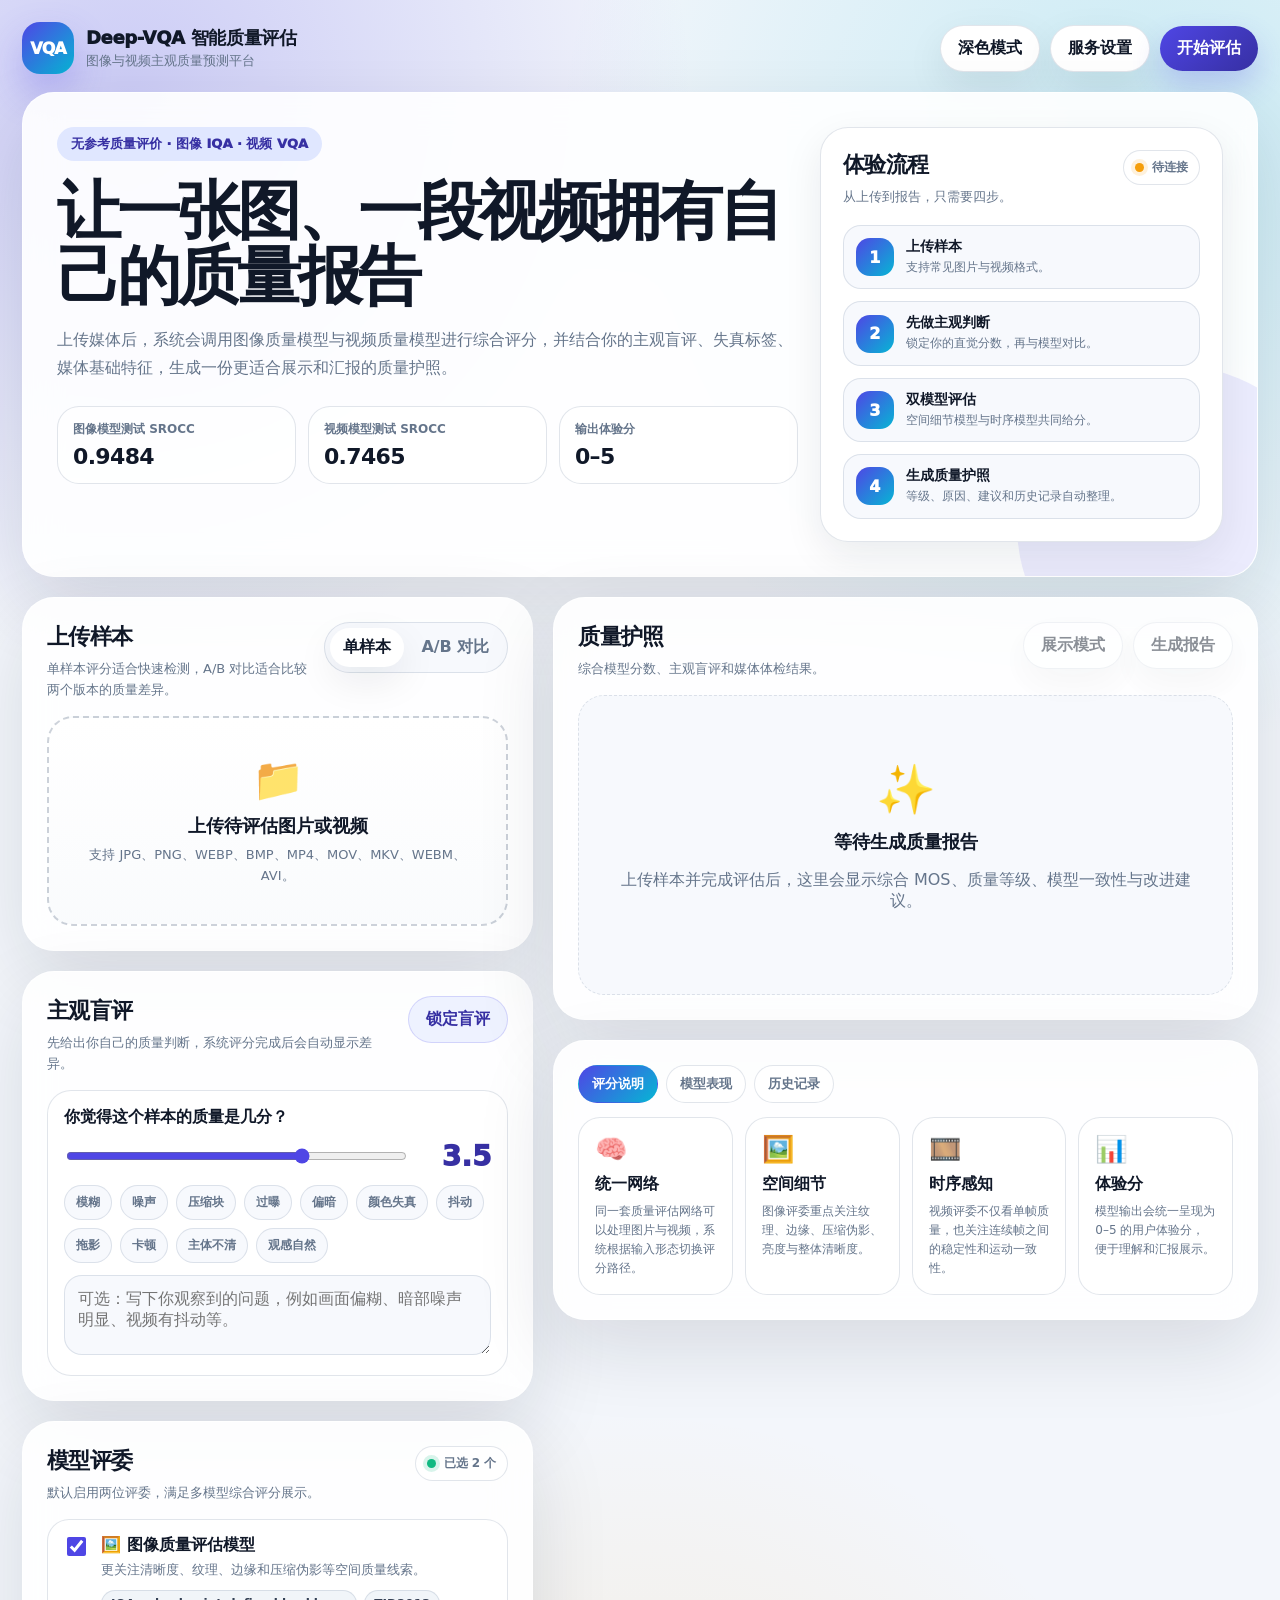
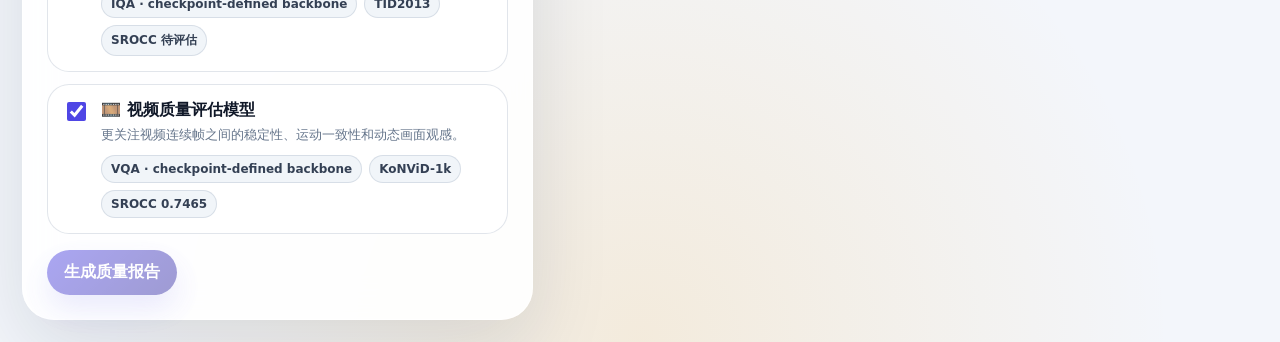
==== commit effdd2d4: "feat(deploy): add nginx serving and strict task routing" ====
--- a/frontend/index.html
+++ b/frontend/index.html
@@ -938,7 +938,7 @@
           <div class="tab-panel" id="tab-bench">
             <div class="bench-grid">
               <div class="bench-card">
-                <div class="bench-head"><div><div class="bench-title">ResNet50 图像质量评委</div><div class="panel-desc">TID2013 图像质量数据</div></div><div class="bench-score">0.9484</div></div>
+                <div class="bench-head"><div><div class="bench-title">Swin-T 图像质量评委</div><div class="panel-desc">TID2013 图像质量数据</div></div><div class="bench-score">待评估</div></div>
                 <div class="mini-table">
                   <div class="mini-row"><span>主要能力</span><strong>图像空间特征</strong></div>
                   <div class="mini-row"><span>相关性指标</span><strong>SROCC</strong></div>
@@ -983,8 +983,8 @@
       <div class="form-grid">
         <div class="field">
           <label for="serviceBaseInput">服务地址</label>
-          <input id="serviceBaseInput" type="text" placeholder="http://127.0.0.1:8000">
-          <div class="field-hint">本地运行服务时通常保持默认即可。</div>
+          <input id="serviceBaseInput" type="text" placeholder="/api">
+          <div class="field-hint">Nginx 同源部署时保持默认的 /api 即可。</div>
         </div>
         <div class="field">
           <label for="servicePathInput">评价路径</label>
@@ -1030,26 +1030,26 @@
   <script>
     const MODEL_OPTIONS = [
       {
-        id: "resnet_iqa",
-        name: "ResNet50 图像质量评委",
-        displayName: "IQAVQANet · ResNet50",
+        id: "iqa",
+        name: "图像质量评估模型",
+        displayName: "IQA · checkpoint-defined backbone",
         task: "iqa",
         mediaFocus: "图像空间细节",
         dataset: "TID2013",
-        benchmark: "SROCC 0.9484",
-        backbone: "resnet50",
+        benchmark: "SROCC 待评估",
+        backbone: "checkpoint-defined",
         accent: "🖼️",
         desc: "更关注清晰度、纹理、边缘和压缩伪影等空间质量线索。"
       },
       {
-        id: "timeswin_vqa",
-        name: "Swin-T 时序质量评委",
-        displayName: "IQAVQANet · Swin-T + Transformer",
+        id: "vqa",
+        name: "视频质量评估模型",
+        displayName: "VQA · checkpoint-defined backbone",
         task: "vqa",
         mediaFocus: "视频时序稳定",
         dataset: "KoNViD-1k",
         benchmark: "SROCC 0.7465",
-        backbone: "swin_t",
+        backbone: "checkpoint-defined",
         accent: "🎞️",
         desc: "更关注视频连续帧之间的稳定性、运动一致性和动态画面观感。"
       }
@@ -1343,7 +1343,7 @@
     function updateActionState() {
       const hasA = Boolean(state.samples.A);
       const hasB = state.mode === "single" || Boolean(state.samples.B);
-      const enoughModels = getSelectedModels().length >= 2;
+      const enoughModels = getSelectedModels().length >= 1;
       ui.evaluateBtn.disabled = !(hasA && hasB && enoughModels);
     }
 
@@ -1359,8 +1359,8 @@
       const models = getSelectedModels();
       const samples = getActiveSamples();
       if (!samples.length) return;
-      if (models.length < 2) {
-        showMessage(ui.messageBox, "请至少保留两位模型评委。", "error");
+      if (!models.length) {
+        showMessage(ui.messageBox, "请至少选择一位模型评委。", "error");
         return;
       }
       ui.evaluateBtn.disabled = true;
@@ -1368,13 +1368,23 @@
       ui.progressArea.classList.add("show");
       showMessage(ui.messageBox, "正在生成质量报告，请稍候。", "info");
       setProgress(0, "准备评估");
-      const total = models.length * samples.length;
+      const jobs = samples.flatMap(sampleItem => {
+        const compatibleTask = sampleItem.sample.mediaType === "video" ? "vqa" : "iqa";
+        return models
+          .filter(model => model.task === compatibleTask)
+          .map(model => ({ sampleItem, model }));
+      });
+      if (!jobs.length) {
+        showMessage(ui.messageBox, "当前选择的模型与样本类型不匹配。", "error");
+        ui.evaluateBtn.disabled = false;
+        return;
+      }
+      const total = jobs.length;
       const results = [];
       let completed = 0;
       let interrupted = false;
       const startedAt = performance.now();
-      for (const sampleItem of samples) {
-        for (const model of models) {
+      for (const { sampleItem, model } of jobs) {
           setProgress(Math.round((completed / total) * 100), `正在评估 ${sampleItem.label} · ${model.name}`);
           try {
             const oneStart = performance.now();
@@ -1403,7 +1413,6 @@
           }
           completed += 1;
           setProgress(Math.round((completed / total) * 100), `已完成 ${completed}/${total}`);
-        }
         if (interrupted) break;
       }
       ui.cancelBtn.style.display = "none";
@@ -1441,7 +1450,6 @@
       form.append("model", model.id);
       form.append("model_name", model.displayName);
       form.append("backbone", model.backbone);
-      form.append("model_task_type", model.task);
       const controller = new AbortController();
       state.currentController = controller;
       const response = await fetch(`${config.base}${config.path}`, { method: "POST", body: form, signal: controller.signal });
@@ -1491,6 +1499,13 @@
     }
 
     function extractScore(payload) {
+      const datasetMos = toNumber(payload.dataset_mos) ?? toNumber(payload.mos_score) ?? toNumber(payload.mos);
+      const mosMin = toNumber(payload.mos_min);
+      const mosMax = toNumber(payload.mos_max);
+      if (datasetMos !== null && mosMin !== null && mosMax !== null && mosMax > mosMin) {
+        const normalized = clamp((datasetMos - mosMin) / (mosMax - mosMin), 0, 1);
+        return { mos: normalized * 5, normalized, source: `数据集 MOS [${mosMin}, ${mosMax}]` };
+      }
       const candidates = [
         ["mos_score", payload.mos_score], ["mos", payload.mos], ["quality_mos", payload.quality_mos], ["overall", payload.overall],
         ["score", payload.score], ["raw_score", payload.raw_score], ["quality_score", payload.quality_score], ["prediction", payload.prediction]
@@ -1802,12 +1817,18 @@
 
     function loadServiceConfig() {
       const saved = safeJson(localStorage.getItem(STORAGE_CONFIG), {});
-      ui.serviceBaseInput.value = saved.base || "http://127.0.0.1:8000";
+      const legacyBases = ["http://127.0.0.1:8000", "http://localhost:8000"];
+      const savedBase = legacyBases.includes(saved.base) ? "" : saved.base;
+      ui.serviceBaseInput.value = savedBase || getDefaultServiceBase();
       ui.servicePathInput.value = saved.path || "/evaluate";
     }
 
+    function getDefaultServiceBase() {
+      return "/api";
+    }
+
     function getServiceConfig() {
-      const base = (ui.serviceBaseInput.value || "http://127.0.0.1:8000").trim().replace(/\/$/, "");
+      const base = (ui.serviceBaseInput.value || getDefaultServiceBase()).trim().replace(/\/$/, "");
       const path = normalizePath(ui.servicePathInput.value || "/evaluate");
       return { base, path };
     }
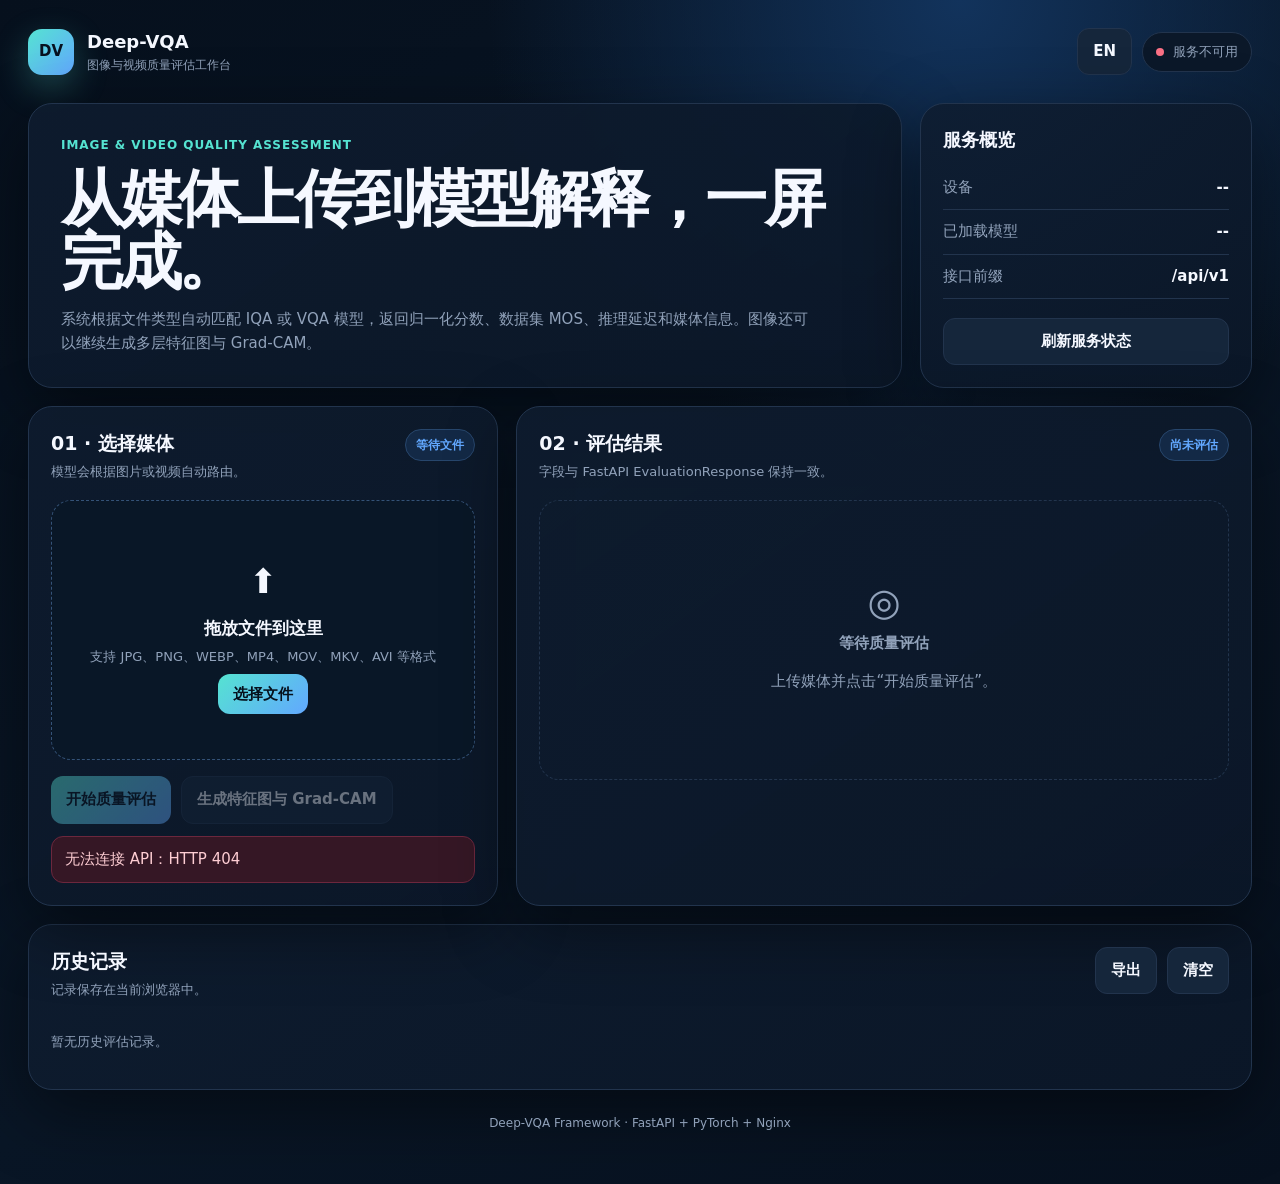
==== commit d3d57acc: "feat: improve frontend and container deployment workflow" ====
--- a/frontend/index.html
+++ b/frontend/index.html
@@ -1,1968 +1,73 @@
-<!DOCTYPE html>
+<!doctype html>
 <html lang="zh-CN">
 <head>
-  <meta charset="UTF-8">
-  <meta name="viewport" content="width=device-width, initial-scale=1.0">
-  <title>Deep-VQA 智能质量评估</title>
+  <meta charset="utf-8">
+  <meta name="viewport" content="width=device-width,initial-scale=1">
+  <title>Deep-VQA · 质量评估工作台</title>
   <style>
-    :root {
-      --bg: #f3f6fb;
-      --surface: rgba(255,255,255,.9);
-      --surface-strong: #ffffff;
-      --surface-soft: #f7f9fd;
-      --surface-tint: #eef3ff;
-      --text: #101828;
-      --muted: #65758b;
-      --line: rgba(148,163,184,.28);
-      --primary: #4f46e5;
-      --primary-dark: #3730a3;
-      --cyan: #06b6d4;
-      --green: #10b981;
-      --amber: #f59e0b;
-      --rose: #ef4444;
-      --violet: #8b5cf6;
-      --shadow: 0 28px 80px rgba(15, 23, 42, .12);
-      --shadow-soft: 0 14px 38px rgba(15, 23, 42, .08);
-      --radius-xl: 32px;
-      --radius-lg: 24px;
-      --radius-md: 16px;
-      --radius-sm: 12px;
-    }
-
-    [data-theme="dark"] {
-      --bg: #0a1020;
-      --surface: rgba(17, 24, 39, .88);
-      --surface-strong: #111827;
-      --surface-soft: #0f172a;
-      --surface-tint: #172554;
-      --text: #edf2ff;
-      --muted: #a8b3c6;
-      --line: rgba(148,163,184,.24);
-      --shadow: 0 28px 80px rgba(0, 0, 0, .34);
-      --shadow-soft: 0 14px 38px rgba(0, 0, 0, .22);
-    }
-
-    * { box-sizing: border-box; }
-
-    html { scroll-behavior: smooth; }
-
-    body {
-      margin: 0;
-      min-height: 100vh;
-      font-family: Inter, "PingFang SC", "Microsoft YaHei", system-ui, -apple-system, BlinkMacSystemFont, "Segoe UI", sans-serif;
-      color: var(--text);
-      background:
-        radial-gradient(circle at 10% 5%, rgba(79, 70, 229, .24), transparent 26%),
-        radial-gradient(circle at 90% 8%, rgba(6, 182, 212, .18), transparent 28%),
-        radial-gradient(circle at 50% 100%, rgba(245, 158, 11, .13), transparent 26%),
-        var(--bg);
-      padding: 22px;
-    }
-
-    button, input, textarea, select { font: inherit; }
-    button { cursor: pointer; }
-    button:disabled { cursor: not-allowed; opacity: .48; }
-
-    .app { max-width: 1480px; margin: 0 auto; }
-
-    .topbar {
-      display: flex;
-      align-items: center;
-      justify-content: space-between;
-      gap: 16px;
-      margin-bottom: 18px;
-    }
-
-    .brand { display: flex; align-items: center; gap: 12px; }
-
-    .brand-mark {
-      width: 52px;
-      height: 52px;
-      border-radius: 18px;
-      display: grid;
-      place-items: center;
-      color: #fff;
-      font-weight: 1000;
-      letter-spacing: -.06em;
-      background: linear-gradient(135deg, var(--primary), var(--cyan));
-      box-shadow: 0 18px 38px rgba(79, 70, 229, .28);
-    }
-
-    .brand-title { font-weight: 950; font-size: 18px; letter-spacing: -.02em; }
-    .brand-subtitle { color: var(--muted); font-size: 13px; margin-top: 2px; }
-
-    .top-actions { display: flex; align-items: center; justify-content: flex-end; gap: 10px; flex-wrap: wrap; }
-
-    .glass {
-      background: var(--surface);
-      border: 1px solid rgba(255, 255, 255, .7);
-      box-shadow: var(--shadow);
-      backdrop-filter: blur(18px);
-    }
-
-    [data-theme="dark"] .glass { border-color: rgba(148,163,184,.22); }
-
-    .button {
-      border: 0;
-      border-radius: 999px;
-      padding: 12px 17px;
-      font-weight: 900;
-      color: #fff;
-      background: linear-gradient(135deg, var(--primary), var(--primary-dark));
-      box-shadow: 0 14px 30px rgba(79, 70, 229, .24);
-      transition: transform .18s ease, box-shadow .18s ease, opacity .18s ease;
-      display: inline-flex;
-      align-items: center;
-      justify-content: center;
-      gap: 8px;
-      white-space: nowrap;
-    }
-
-    .button:hover { transform: translateY(-1px); box-shadow: 0 18px 34px rgba(79, 70, 229, .30); }
-    .button.secondary { color: var(--text); background: var(--surface-strong); border: 1px solid var(--line); box-shadow: var(--shadow-soft); }
-    .button.soft { color: var(--primary-dark); background: #eef2ff; border: 1px solid rgba(79, 70, 229, .18); box-shadow: none; }
-    .button.ghost { color: var(--muted); background: transparent; border: 1px solid var(--line); box-shadow: none; }
-    .button.danger { color: #991b1b; background: #fee2e2; border: 1px solid #fecaca; box-shadow: none; }
-    [data-theme="dark"] .button.soft { color: #dbeafe; background: rgba(79, 70, 229, .22); }
-    [data-theme="dark"] .button.danger { color: #fecaca; background: rgba(239, 68, 68, .18); border-color: rgba(239, 68, 68, .35); }
-
-    .hero {
-      position: relative;
-      overflow: hidden;
-      border-radius: var(--radius-xl);
-      padding: 34px;
-      margin-bottom: 20px;
-      display: grid;
-      grid-template-columns: minmax(0, 1.36fr) minmax(360px, .74fr);
-      gap: 22px;
-    }
-
-    .hero:before {
-      content: "";
-      position: absolute;
-      inset: auto -80px -110px auto;
-      width: 320px;
-      height: 320px;
-      border-radius: 50%;
-      background: rgba(79, 70, 229, .10);
-    }
-
-    .hero-content { position: relative; z-index: 1; }
-
-    .eyebrow {
-      display: inline-flex;
-      align-items: center;
-      gap: 8px;
-      padding: 8px 14px;
-      border-radius: 999px;
-      color: var(--primary-dark);
-      background: #e0e7ff;
-      font-weight: 950;
-      font-size: 13px;
-    }
-
-    [data-theme="dark"] .eyebrow { color: #dbeafe; background: rgba(79, 70, 229, .25); }
-
-    h1 {
-      margin: 18px 0 12px;
-      font-size: clamp(36px, 5vw, 68px);
-      line-height: 1.02;
-      letter-spacing: -0.06em;
-    }
-
-    .hero-text {
-      max-width: 780px;
-      color: var(--muted);
-      font-size: 16px;
-      line-height: 1.78;
-    }
-
-    .hero-metrics {
-      display: grid;
-      grid-template-columns: repeat(3, minmax(0, 1fr));
-      gap: 12px;
-      margin-top: 24px;
-      max-width: 820px;
-    }
-
-    .metric-pill {
-      border: 1px solid var(--line);
-      border-radius: 22px;
-      padding: 14px 15px;
-      background: rgba(255,255,255,.62);
-    }
-
-    [data-theme="dark"] .metric-pill { background: rgba(15,23,42,.56); }
-
-    .metric-pill span { display: block; color: var(--muted); font-weight: 850; font-size: 12px; margin-bottom: 6px; }
-    .metric-pill strong { font-size: 22px; letter-spacing: -.03em; }
-
-    .hero-card {
-      position: relative;
-      z-index: 1;
-      border: 1px solid var(--line);
-      border-radius: 28px;
-      background: var(--surface-strong);
-      padding: 22px;
-      box-shadow: var(--shadow-soft);
-    }
-
-    .step-line { display: grid; gap: 12px; margin-top: 18px; }
-
-    .step-item {
-      display: grid;
-      grid-template-columns: 38px 1fr;
-      align-items: center;
-      gap: 12px;
-      padding: 12px;
-      border-radius: 18px;
-      background: var(--surface-soft);
-      border: 1px solid var(--line);
-    }
-
-    .step-icon {
-      width: 38px;
-      height: 38px;
-      border-radius: 14px;
-      display: grid;
-      place-items: center;
-      color: #fff;
-      font-weight: 1000;
-      background: linear-gradient(135deg, var(--primary), var(--cyan));
-    }
-
-    .step-item b { display: block; font-size: 14px; }
-    .step-item span { display: block; color: var(--muted); font-size: 12px; margin-top: 3px; line-height: 1.45; }
-
-    .main-grid {
-      display: grid;
-      grid-template-columns: minmax(360px, .9fr) minmax(0, 1.24fr);
-      gap: 20px;
-      align-items: start;
-    }
-
-    .stack { display: grid; gap: 20px; }
-
-    .panel {
-      border-radius: var(--radius-xl);
-      padding: 24px;
-    }
-
-    .panel-head {
-      display: flex;
-      align-items: flex-start;
-      justify-content: space-between;
-      gap: 14px;
-      margin-bottom: 16px;
-    }
-
-    .panel-title { margin: 0; font-size: 22px; letter-spacing: -.03em; }
-    .panel-desc { color: var(--muted); line-height: 1.62; font-size: 13px; margin: 6px 0 0; }
-
-    .segmented {
-      display: flex;
-      align-items: center;
-      padding: 5px;
-      border-radius: 999px;
-      border: 1px solid var(--line);
-      background: var(--surface-soft);
-      gap: 4px;
-    }
-
-    .segmented button {
-      border: 0;
-      background: transparent;
-      color: var(--muted);
-      border-radius: 999px;
-      padding: 9px 13px;
-      font-weight: 900;
-      white-space: nowrap;
-    }
-
-    .segmented button.active {
-      background: var(--surface-strong);
-      color: var(--text);
-      box-shadow: var(--shadow-soft);
-    }
-
-    .upload-list { display: grid; gap: 12px; }
-
-    .drop-zone {
-      border: 2px dashed rgba(100, 116, 139, .32);
-      border-radius: 26px;
-      min-height: 210px;
-      display: grid;
-      place-items: center;
-      text-align: center;
-      padding: 28px;
-      background: linear-gradient(180deg, rgba(255,255,255,.78), rgba(248,250,252,.78));
-      transition: border-color .18s ease, transform .18s ease, background .18s ease;
-    }
-
-    [data-theme="dark"] .drop-zone { background: rgba(15,23,42,.56); }
-    .drop-zone:hover, .drop-zone.dragging { border-color: var(--primary); transform: translateY(-1px); background: var(--surface-tint); }
-    .drop-zone .upload-icon { font-size: 42px; margin-bottom: 10px; }
-    .drop-zone strong { display: block; font-size: 18px; margin-bottom: 7px; }
-    .drop-zone p { color: var(--muted); line-height: 1.58; font-size: 13px; margin: 0; }
-    .file-input { display: none; }
-
-    .sample-card {
-      display: none;
-      grid-template-columns: 130px 1fr;
-      gap: 14px;
-      align-items: stretch;
-      border: 1px solid var(--line);
-      border-radius: 22px;
-      padding: 12px;
-      background: var(--surface-strong);
-    }
-
-    .sample-card.show { display: grid; }
-
-    .preview-box {
-      min-height: 130px;
-      border-radius: 18px;
-      overflow: hidden;
-      background: #0f172a;
-      display: grid;
-      place-items: center;
-    }
-
-    .preview-box img, .preview-box video { width: 100%; height: 100%; object-fit: cover; display: block; }
-
-    .sample-info { min-width: 0; display: grid; align-content: center; gap: 8px; }
-    .sample-name { font-weight: 950; overflow-wrap: anywhere; }
-
-    .meta-grid {
-      display: grid;
-      grid-template-columns: repeat(2, minmax(0, 1fr));
-      gap: 8px;
-    }
-
-    .mini-stat {
-      border: 1px solid var(--line);
-      background: var(--surface-soft);
-      border-radius: 14px;
-      padding: 9px 10px;
-    }
-
-    .mini-stat span { display: block; color: var(--muted); font-size: 11px; font-weight: 850; margin-bottom: 3px; }
-    .mini-stat b { font-size: 13px; overflow-wrap: anywhere; }
-
-    .model-grid { display: grid; gap: 12px; }
-
-    .model-card {
-      position: relative;
-      display: grid;
-      grid-template-columns: auto 1fr;
-      gap: 12px;
-      align-items: start;
-      border: 1px solid var(--line);
-      border-radius: 22px;
-      background: var(--surface-strong);
-      padding: 15px;
-      transition: transform .18s ease, border-color .18s ease, box-shadow .18s ease;
-    }
-
-    .model-card:hover { transform: translateY(-1px); border-color: rgba(79,70,229,.38); box-shadow: var(--shadow-soft); }
-    .model-card input { width: 19px; height: 19px; margin-top: 2px; accent-color: var(--primary); }
-    .model-name { font-weight: 950; margin-bottom: 4px; }
-    .model-line { color: var(--muted); font-size: 13px; line-height: 1.55; }
-
-    .chips { display: flex; gap: 7px; flex-wrap: wrap; margin-top: 10px; }
-
-    .chip {
-      display: inline-flex;
-      align-items: center;
-      gap: 5px;
-      border-radius: 999px;
-      padding: 6px 9px;
-      font-size: 12px;
-      font-weight: 900;
-      color: #344054;
-      background: #f1f5f9;
-      border: 1px solid rgba(148,163,184,.28);
-      white-space: nowrap;
-    }
-
-    [data-theme="dark"] .chip { color: #dbeafe; background: rgba(148,163,184,.12); }
-
-    .interaction-card {
-      border: 1px solid var(--line);
-      border-radius: 24px;
-      padding: 16px;
-      background: var(--surface-strong);
-    }
-
-    .score-row {
-      display: grid;
-      grid-template-columns: 1fr auto;
-      gap: 12px;
-      align-items: center;
-      margin-top: 12px;
-    }
-
-    input[type="range"] {
-      width: 100%;
-      accent-color: var(--primary);
-    }
-
-    .subjective-score {
-      font-size: 28px;
-      font-weight: 1000;
-      color: var(--primary-dark);
-      min-width: 74px;
-      text-align: right;
-    }
-
-    [data-theme="dark"] .subjective-score { color: #c7d2fe; }
-
-    .tag-cloud { display: flex; gap: 8px; flex-wrap: wrap; margin-top: 12px; }
-
-    .quality-tag {
-      border: 1px solid var(--line);
-      background: var(--surface-soft);
-      color: var(--muted);
-      padding: 8px 11px;
-      border-radius: 999px;
-      font-size: 12px;
-      font-weight: 900;
-    }
-
-    .quality-tag.active { color: #fff; background: linear-gradient(135deg, var(--primary), var(--cyan)); border-color: transparent; }
-
-    textarea {
-      width: 100%;
-      resize: vertical;
-      min-height: 80px;
-      border: 1px solid var(--line);
-      border-radius: 18px;
-      padding: 13px;
-      background: var(--surface-soft);
-      color: var(--text);
-      outline: 0;
-      margin-top: 12px;
-    }
-
-    textarea:focus, input[type="text"]:focus { border-color: rgba(79, 70, 229, .45); box-shadow: 0 0 0 4px rgba(79, 70, 229, .10); }
-
-    .status-line {
-      display: inline-flex;
-      align-items: center;
-      gap: 8px;
-      border: 1px solid var(--line);
-      border-radius: 999px;
-      padding: 8px 11px;
-      background: var(--surface-strong);
-      color: var(--muted);
-      font-weight: 900;
-      font-size: 12px;
-      white-space: nowrap;
-    }
-
-    .status-dot {
-      width: 9px;
-      height: 9px;
-      border-radius: 50%;
-      background: var(--amber);
-      box-shadow: 0 0 0 4px rgba(245, 158, 11, .14);
-    }
-
-    .status-line.ok .status-dot { background: var(--green); box-shadow: 0 0 0 4px rgba(16, 185, 129, .16); }
-    .status-line.fail .status-dot { background: var(--rose); box-shadow: 0 0 0 4px rgba(239, 68, 68, .16); }
-
-    .progress-area { display: none; margin-top: 15px; }
-    .progress-area.show { display: block; }
-    .progress-top { display: flex; justify-content: space-between; color: var(--muted); font-weight: 900; font-size: 12px; margin-bottom: 8px; }
-    .progress-track { height: 10px; border-radius: 999px; background: rgba(148,163,184,.25); overflow: hidden; }
-    .progress-fill { width: 0; height: 100%; background: linear-gradient(90deg, var(--primary), var(--cyan)); transition: width .2s ease; }
-
-    .message { display: none; padding: 13px 15px; border-radius: 18px; font-size: 13px; font-weight: 800; line-height: 1.62; margin-top: 14px; }
-    .message.show { display: block; }
-    .message.info { color: #1e3a8a; background: #eff6ff; border: 1px solid #bfdbfe; }
-    .message.success { color: #065f46; background: #ecfdf5; border: 1px solid #a7f3d0; }
-    .message.error { color: #991b1b; background: #fef2f2; border: 1px solid #fecaca; }
-    [data-theme="dark"] .message.info { color: #dbeafe; background: rgba(37, 99, 235, .18); border-color: rgba(37, 99, 235, .28); }
-    [data-theme="dark"] .message.success { color: #d1fae5; background: rgba(5, 150, 105, .18); border-color: rgba(5, 150, 105, .28); }
-    [data-theme="dark"] .message.error { color: #fee2e2; background: rgba(220, 38, 38, .18); border-color: rgba(220, 38, 38, .28); }
-
-    .result-hero {
-      display: grid;
-      grid-template-columns: minmax(220px, .7fr) minmax(0, 1.3fr);
-      gap: 16px;
-      margin-bottom: 16px;
-    }
-
-    .score-card {
-      border-radius: 28px;
-      padding: 22px;
-      color: #fff;
-      background: linear-gradient(135deg, #4338ca, #06b6d4);
-      box-shadow: 0 22px 52px rgba(79, 70, 229, .28);
-      position: relative;
-      overflow: hidden;
-    }
-
-    .score-card:after {
-      content: "";
-      position: absolute;
-      width: 180px;
-      height: 180px;
-      border-radius: 50%;
-      background: rgba(255,255,255,.14);
-      right: -60px;
-      top: -80px;
-    }
-
-    .score-label { position: relative; z-index: 1; opacity: .86; font-weight: 900; font-size: 13px; }
-    .score-main { position: relative; z-index: 1; font-size: clamp(46px, 7vw, 76px); line-height: .95; font-weight: 1000; letter-spacing: -.08em; margin: 14px 0 10px; }
-    .score-caption { position: relative; z-index: 1; opacity: .88; line-height: 1.55; font-size: 13px; }
-
-    .passport {
-      display: grid;
-      grid-template-columns: repeat(2, minmax(0, 1fr));
-      gap: 12px;
-    }
-
-    .passport-item {
-      border: 1px solid var(--line);
-      border-radius: 20px;
-      padding: 14px;
-      background: var(--surface-strong);
-      min-height: 88px;
-    }
-
-    .passport-item span { color: var(--muted); font-size: 12px; font-weight: 900; display: block; margin-bottom: 6px; }
-    .passport-item strong { font-size: 20px; letter-spacing: -.03em; }
-    .passport-item p { color: var(--muted); font-size: 12px; line-height: 1.55; margin: 6px 0 0; }
-
-    .empty-state {
-      min-height: 300px;
-      display: grid;
-      place-items: center;
-      text-align: center;
-      color: var(--muted);
-      border: 1px dashed var(--line);
-      border-radius: 26px;
-      background: var(--surface-soft);
-      padding: 28px;
-    }
-
-    .empty-state b { display: block; color: var(--text); font-size: 18px; margin-bottom: 8px; }
-
-    .result-list { display: grid; gap: 12px; }
-
-    .result-card {
-      border: 1px solid var(--line);
-      border-radius: 22px;
-      background: var(--surface-strong);
-      padding: 15px;
-      display: grid;
-      grid-template-columns: 1fr auto;
-      gap: 14px;
-      align-items: center;
-    }
-
-    .result-title { font-weight: 950; margin-bottom: 5px; }
-    .result-meta { color: var(--muted); font-size: 12px; line-height: 1.48; }
-    .result-score { font-size: 30px; font-weight: 1000; color: var(--primary-dark); letter-spacing: -.06em; text-align: right; }
-    [data-theme="dark"] .result-score { color: #c7d2fe; }
-
-    .bar-wrap { height: 8px; border-radius: 999px; background: rgba(148,163,184,.22); overflow: hidden; margin-top: 10px; }
-    .bar-fill { height: 100%; width: 0; border-radius: 999px; background: linear-gradient(90deg, var(--primary), var(--cyan)); }
-
-    .analysis-grid {
-      display: grid;
-      grid-template-columns: repeat(3, minmax(0, 1fr));
-      gap: 12px;
-      margin-top: 14px;
-    }
-
-    .analysis-card {
-      border: 1px solid var(--line);
-      border-radius: 20px;
-      padding: 14px;
-      background: var(--surface-soft);
-    }
-
-    .analysis-card b { display: block; margin-bottom: 7px; }
-    .analysis-card p { margin: 0; color: var(--muted); font-size: 12px; line-height: 1.58; }
-
-    .insight-list { display: grid; gap: 10px; margin-top: 14px; }
-
-    .insight {
-      display: grid;
-      grid-template-columns: 34px 1fr;
-      gap: 10px;
-      align-items: start;
-      border: 1px solid var(--line);
-      border-radius: 18px;
-      padding: 12px;
-      background: var(--surface-strong);
-    }
-
-    .insight-icon {
-      width: 34px;
-      height: 34px;
-      border-radius: 13px;
-      display: grid;
-      place-items: center;
-      background: var(--surface-tint);
-    }
-
-    .insight b { display: block; font-size: 13px; }
-    .insight p { margin: 4px 0 0; color: var(--muted); font-size: 12px; line-height: 1.55; }
-
-    .tabs { display: flex; gap: 8px; flex-wrap: wrap; margin-bottom: 14px; }
-
-    .tab {
-      border: 1px solid var(--line);
-      background: var(--surface-strong);
-      border-radius: 999px;
-      color: var(--muted);
-      padding: 9px 13px;
-      font-weight: 900;
-      font-size: 13px;
-    }
-
-    .tab.active { color: #fff; background: linear-gradient(135deg, var(--primary), var(--cyan)); border-color: transparent; }
-    .tab-panel { display: none; }
-    .tab-panel.active { display: block; }
-
-    .knowledge-grid {
-      display: grid;
-      grid-template-columns: repeat(4, minmax(0, 1fr));
-      gap: 12px;
-    }
-
-    .knowledge-card {
-      border: 1px solid var(--line);
-      border-radius: 22px;
-      background: var(--surface-strong);
-      padding: 16px;
-    }
-
-    .knowledge-card .emoji { font-size: 26px; margin-bottom: 10px; }
-    .knowledge-card b { display: block; margin-bottom: 7px; }
-    .knowledge-card p { color: var(--muted); font-size: 12px; line-height: 1.6; margin: 0; }
-
-    .bench-grid {
-      display: grid;
-      grid-template-columns: repeat(2, minmax(0, 1fr));
-      gap: 12px;
-    }
-
-    .bench-card {
-      border: 1px solid var(--line);
-      border-radius: 24px;
-      background: var(--surface-strong);
-      padding: 18px;
-    }
-
-    .bench-head { display: flex; align-items: center; justify-content: space-between; gap: 12px; margin-bottom: 14px; }
-    .bench-title { font-weight: 950; }
-    .bench-score { font-size: 26px; font-weight: 1000; color: var(--primary-dark); }
-    [data-theme="dark"] .bench-score { color: #c7d2fe; }
-
-    .mini-table { display: grid; gap: 8px; }
-    .mini-row { display: flex; justify-content: space-between; gap: 12px; color: var(--muted); font-size: 13px; }
-    .mini-row strong { color: var(--text); }
-
-    .history-list { display: grid; gap: 10px; max-height: 360px; overflow: auto; padding-right: 4px; }
-
-    .history-item {
-      border: 1px solid var(--line);
-      border-radius: 18px;
-      background: var(--surface-strong);
-      padding: 13px;
-      display: grid;
-      grid-template-columns: 1fr auto;
-      gap: 12px;
-      align-items: center;
-    }
-
-    .history-title { font-weight: 950; overflow-wrap: anywhere; }
-    .history-meta { color: var(--muted); font-size: 12px; line-height: 1.5; margin-top: 4px; }
-    .history-score { font-weight: 1000; font-size: 24px; color: var(--primary-dark); }
-    [data-theme="dark"] .history-score { color: #c7d2fe; }
-
-    .modal {
-      position: fixed;
-      inset: 0;
-      display: none;
-      place-items: center;
-      background: rgba(15, 23, 42, .55);
-      backdrop-filter: blur(8px);
-      z-index: 50;
-      padding: 18px;
-    }
-
-    .modal.show { display: grid; }
-
-    .modal-card {
-      width: min(780px, 100%);
-      max-height: 92vh;
-      overflow: auto;
-      border-radius: 30px;
-      background: var(--surface-strong);
-      border: 1px solid var(--line);
-      box-shadow: var(--shadow);
-      padding: 24px;
-    }
-
-    .modal-head { display: flex; align-items: center; justify-content: space-between; gap: 12px; margin-bottom: 16px; }
-    .modal-title { margin: 0; font-size: 24px; letter-spacing: -.04em; }
-    .close-btn { border: 0; width: 40px; height: 40px; border-radius: 50%; background: var(--surface-soft); color: var(--text); font-weight: 1000; }
-
-    .form-grid { display: grid; gap: 12px; }
-    .field label { display: block; font-size: 13px; font-weight: 950; margin-bottom: 7px; }
-    .field input[type="text"] { width: 100%; border: 1px solid var(--line); border-radius: 16px; padding: 12px 13px; outline: 0; color: var(--text); background: var(--surface-soft); }
-    .field-hint { color: var(--muted); font-size: 12px; line-height: 1.5; margin-top: 6px; }
-
-    .report-box {
-      width: 100%;
-      min-height: 320px;
-      border: 1px solid var(--line);
-      border-radius: 22px;
-      padding: 16px;
-      background: var(--surface-soft);
-      color: var(--text);
-      line-height: 1.7;
-      white-space: pre-wrap;
-      overflow: auto;
-    }
-
-    .presentation {
-      width: min(980px, 100%);
-      text-align: center;
-      padding: 42px;
-    }
-
-    .presentation .score-main { font-size: clamp(76px, 12vw, 152px); }
-    .presentation-title { font-size: clamp(28px, 4vw, 52px); line-height: 1.08; margin: 0 0 16px; letter-spacing: -.06em; }
-    .presentation-subtitle { color: var(--muted); line-height: 1.68; margin: 0 auto; max-width: 700px; }
-
-    @media (max-width: 1120px) {
-      .hero, .main-grid, .result-hero { grid-template-columns: 1fr; }
-      .knowledge-grid { grid-template-columns: repeat(2, minmax(0, 1fr)); }
-    }
-
-    @media (max-width: 760px) {
-      body { padding: 14px; }
-      .topbar { align-items: flex-start; flex-direction: column; }
-      .hero, .panel { padding: 18px; border-radius: 24px; }
-      .hero-metrics, .passport, .analysis-grid, .bench-grid, .knowledge-grid { grid-template-columns: 1fr; }
-      .sample-card { grid-template-columns: 1fr; }
-      .preview-box { height: 190px; }
-      .main-grid { grid-template-columns: 1fr; }
-      .result-card, .history-item { grid-template-columns: 1fr; }
-      .result-score, .history-score { text-align: left; }
-    }
+    :root{--bg:#07111f;--panel:#0d1a2b;--panel2:#111f33;--line:#22344d;--text:#f5f8ff;--muted:#91a2ba;--blue:#62a8ff;--cyan:#55e3d1;--green:#4ade80;--red:#fb7185;--shadow:0 22px 70px #0007}
+    *{box-sizing:border-box}body{margin:0;font:15px/1.55 Inter,ui-sans-serif,system-ui,"PingFang SC","Microsoft YaHei",sans-serif;color:var(--text);background:radial-gradient(circle at 75% 0,#12335c 0,transparent 31%),linear-gradient(145deg,#06101d,#091626 55%,#07111f);min-height:100vh}.top-tools{display:flex;align-items:center;gap:10px}
+    button,input{font:inherit}.shell{max-width:1280px;margin:auto;padding:28px}.top{display:flex;justify-content:space-between;align-items:center;gap:20px;margin-bottom:28px}.brand{display:flex;align-items:center;gap:13px}.logo{width:46px;height:46px;border-radius:14px;display:grid;place-items:center;font-weight:900;color:#07111f;background:linear-gradient(135deg,var(--cyan),var(--blue));box-shadow:0 12px 34px #55e3d144}.brand b{font-size:18px}.brand span{display:block;color:var(--muted);font-size:12px}.status{display:flex;align-items:center;gap:9px;padding:9px 13px;border:1px solid var(--line);background:#0b1829;border-radius:999px;color:var(--muted);font-size:13px}.dot{width:8px;height:8px;border-radius:50%;background:#fbbf24}.status.ok .dot{background:var(--green);box-shadow:0 0 0 5px #4ade8020}.status.bad .dot{background:var(--red)}
+    .hero{display:grid;grid-template-columns:1.45fr .55fr;gap:18px;margin-bottom:18px}.hero-main,.card{border:1px solid var(--line);background:linear-gradient(145deg,#0e1c2fdd,#0b1728ee);border-radius:24px;box-shadow:var(--shadow)}.hero-main{padding:32px}.kicker{color:var(--cyan);font-weight:800;letter-spacing:.08em;text-transform:uppercase;font-size:12px}.hero h1{font-size:clamp(34px,5vw,62px);line-height:1.02;letter-spacing:-.055em;margin:12px 0 15px;max-width:820px}.hero p{color:var(--muted);max-width:760px;margin:0}.api-card{padding:24px;display:grid;align-content:space-between}.api-card h2{margin:0 0 12px;font-size:18px}.api-row{display:flex;justify-content:space-between;gap:12px;padding:10px 0;border-bottom:1px solid var(--line);color:var(--muted)}.api-row strong{color:var(--text);text-align:right}
+    .grid{display:grid;grid-template-columns:.78fr 1.22fr;gap:18px}.card{padding:22px}.title-row{display:flex;justify-content:space-between;align-items:start;gap:16px;margin-bottom:18px}.title-row h2{margin:0;font-size:19px}.title-row p{margin:4px 0 0;color:var(--muted);font-size:13px}.badge{padding:6px 10px;border-radius:999px;background:#132946;color:var(--blue);font-size:12px;font-weight:800;border:1px solid #27466c}
+    .drop{min-height:260px;border:1.5px dashed #345277;border-radius:20px;display:grid;place-items:center;text-align:center;padding:24px;background:#091727;transition:.2s}.drop:hover,.drop.drag{border-color:var(--cyan);background:#0c2134}.drop input{display:none}.upload-icon{font-size:34px;margin-bottom:8px}.drop b{display:block;font-size:17px}.drop p{margin:5px 0 16px;color:var(--muted);font-size:13px}.btn{border:0;border-radius:12px;padding:11px 15px;font-weight:800;cursor:pointer;color:#06111d;background:linear-gradient(135deg,var(--cyan),var(--blue))}.btn:disabled{opacity:.4;cursor:not-allowed}.btn.alt{background:#15263b;color:var(--text);border:1px solid var(--line)}.actions{display:flex;gap:10px;flex-wrap:wrap;margin-top:16px}.preview{display:none;margin-top:14px;border:1px solid var(--line);border-radius:18px;overflow:hidden;background:#08121f}.preview.show{display:grid;grid-template-columns:150px 1fr}.preview-media{height:130px;background:#030912}.preview-media img,.preview-media video{width:100%;height:100%;object-fit:cover}.preview-info{padding:16px;display:grid;align-content:center}.preview-info b{overflow-wrap:anywhere}.preview-info span{color:var(--muted);font-size:13px;margin-top:6px}
+    .models{display:grid;grid-template-columns:repeat(2,1fr);gap:10px;margin-bottom:16px}.model{border:1px solid var(--line);background:#0a1728;border-radius:16px;padding:14px}.model.active{border-color:var(--cyan);box-shadow:inset 0 0 0 1px var(--cyan)}.model-head{display:flex;justify-content:space-between;gap:10px}.model h3{margin:0;font-size:14px}.model p{margin:7px 0 0;color:var(--muted);font-size:12px}.model small{color:var(--cyan);font-weight:800}
+    .empty{min-height:280px;border:1px dashed var(--line);border-radius:20px;display:grid;place-items:center;text-align:center;color:var(--muted);padding:30px}.result{display:none}.result.show{display:block}.score-zone{display:grid;grid-template-columns:.7fr 1.3fr;gap:12px}.score{border-radius:20px;padding:22px;background:linear-gradient(135deg,#2674d8,#23b7ad);color:#fff}.score span{font-size:12px;opacity:.8}.score strong{display:block;font-size:58px;line-height:1;margin:10px 0}.score small{opacity:.84}.facts{display:grid;grid-template-columns:repeat(2,1fr);gap:10px}.fact{padding:14px;border:1px solid var(--line);border-radius:16px;background:#091727}.fact span{display:block;color:var(--muted);font-size:11px}.fact strong{display:block;margin-top:4px;font-size:15px;overflow-wrap:anywhere}.meter{height:9px;background:#172940;border-radius:99px;overflow:hidden;margin-top:16px}.meter div{height:100%;background:linear-gradient(90deg,var(--blue),var(--cyan));width:0}
+    .viz{display:none;margin-top:16px}.viz.show{display:block}.viz-grid{display:grid;grid-template-columns:repeat(2,1fr);gap:12px}.viz-item{border:1px solid var(--line);border-radius:16px;overflow:hidden;background:#08121f}.viz-item img{display:block;width:100%;aspect-ratio:16/10;object-fit:contain;background:#02070c}.viz-item b{display:block;padding:10px 12px;font-size:12px}.notice{display:none;margin-top:12px;padding:11px 13px;border-radius:12px;background:#10243d;color:#b9d7ff;border:1px solid #244a74}.notice.show{display:block}.notice.error{background:#351725;color:#fecdd3;border-color:#6c273d}.loading{animation:pulse 1.1s infinite}@keyframes pulse{50%{opacity:.5}}.history{margin-top:18px}.history-list{display:grid;gap:8px;max-height:260px;overflow:auto}.history-item{display:flex;justify-content:space-between;gap:12px;align-items:center;padding:11px 12px;border:1px solid var(--line);border-radius:13px;background:#091727;color:var(--muted);font-size:12px}.history-item strong{display:block;color:var(--text);font-size:13px}.history-empty{color:var(--muted);font-size:13px;padding:14px 0}
+    footer{color:var(--muted);text-align:center;font-size:12px;padding:24px}
+    button:focus-visible,label:focus-visible{outline:3px solid var(--cyan);outline-offset:3px}.btn:focus-visible{box-shadow:0 0 0 4px #55e3d155}.sr-only{position:absolute;width:1px;height:1px;padding:0;margin:-1px;overflow:hidden;clip:rect(0,0,0,0);white-space:nowrap;border:0}@media(prefers-reduced-motion:reduce){*,*::before,*::after{animation-duration:.01ms!important;animation-iteration-count:1!important;transition-duration:.01ms!important}}@media(max-width:900px){.hero,.grid,.score-zone{grid-template-columns:1fr}.models{grid-template-columns:1fr}}@media(max-width:600px){.shell{padding:15px}.top{align-items:flex-start}.hero-main,.card{padding:17px;border-radius:18px}.preview.show,.facts,.viz-grid{grid-template-columns:1fr}.preview-media{height:200px}}
   </style>
 </head>
 <body>
-  <main class="app">
-    <header class="topbar">
-      <div class="brand">
-        <div class="brand-mark">VQA</div>
-        <div>
-          <div class="brand-title">Deep-VQA 智能质量评估</div>
-          <div class="brand-subtitle">图像与视频主观质量预测平台</div>
-        </div>
-      </div>
-      <div class="top-actions">
-        <button class="button secondary" id="themeBtn" type="button">深色模式</button>
-        <button class="button secondary" id="serviceBtn" type="button">服务设置</button>
-        <button class="button" id="jumpEvaluateBtn" type="button">开始评估</button>
-      </div>
-    </header>
-
-    <section class="hero glass">
-      <div class="hero-content">
-        <div class="eyebrow">无参考质量评价 · 图像 IQA · 视频 VQA</div>
-        <h1>让一张图、一段视频拥有自己的质量报告</h1>
-        <p class="hero-text">上传媒体后，系统会调用图像质量模型与视频质量模型进行综合评分，并结合你的主观盲评、失真标签、媒体基础特征，生成一份更适合展示和汇报的质量护照。</p>
-        <div class="hero-metrics">
-          <div class="metric-pill"><span>图像模型测试 SROCC</span><strong>0.9484</strong></div>
-          <div class="metric-pill"><span>视频模型测试 SROCC</span><strong>0.7465</strong></div>
-          <div class="metric-pill"><span>输出体验分</span><strong>0–5</strong></div>
-        </div>
-      </div>
-      <aside class="hero-card">
-        <div class="panel-head" style="margin-bottom:0">
-          <div>
-            <h2 class="panel-title">体验流程</h2>
-            <p class="panel-desc">从上传到报告，只需要四步。</p>
-          </div>
-          <span class="status-line" id="serviceStatus"><span class="status-dot"></span>待连接</span>
-        </div>
-        <div class="step-line">
-          <div class="step-item"><div class="step-icon">1</div><div><b>上传样本</b><span>支持常见图片与视频格式。</span></div></div>
-          <div class="step-item"><div class="step-icon">2</div><div><b>先做主观判断</b><span>锁定你的直觉分数，再与模型对比。</span></div></div>
-          <div class="step-item"><div class="step-icon">3</div><div><b>双模型评估</b><span>空间细节模型与时序模型共同给分。</span></div></div>
-          <div class="step-item"><div class="step-icon">4</div><div><b>生成质量护照</b><span>等级、原因、建议和历史记录自动整理。</span></div></div>
-        </div>
-      </aside>
+<a class="sr-only" href="#main-content">跳到主要内容 / Skip to content</a>
+<div class="shell">
+  <header class="top"><div class="brand"><div class="logo" aria-hidden="true">DV</div><div><b>Deep-VQA</b><span>图像与视频质量评估工作台</span></div></div><div class="top-tools"><button class="btn alt" id="lang" type="button" aria-label="切换语言">EN</button><div class="status" id="status" role="status" aria-live="polite"><i class="dot" aria-hidden="true"></i><span>正在连接服务</span></div></div></header>
+  <section class="hero">
+    <div class="hero-main"><div class="kicker">Image &amp; video quality assessment</div><h1>从媒体上传到模型解释，一屏完成。</h1><p>系统根据文件类型自动匹配 IQA 或 VQA 模型，返回归一化分数、数据集 MOS、推理延迟和媒体信息。图像还可以继续生成多层特征图与 Grad-CAM。</p></div>
+    <aside class="api-card card"><div><h2>服务概览</h2><div class="api-row"><span>设备</span><strong id="device">--</strong></div><div class="api-row"><span>已加载模型</span><strong id="modelCount">--</strong></div><div class="api-row"><span>接口前缀</span><strong>/api/v1</strong></div></div><button class="btn alt" id="refresh">刷新服务状态</button></aside>
+  </section>
+  <main class="grid" id="main-content">
+    <section class="card" aria-labelledby="input-title">
+      <div class="title-row"><div><h2 id="input-title">01 · 选择媒体</h2><p>模型会根据图片或视频自动路由。</p></div><span class="badge" id="routeBadge" role="status" aria-live="polite">等待文件</span></div>
+      <label class="drop" id="drop" tabindex="0" role="button" aria-controls="file" aria-label="选择或拖放图片、视频文件"><input id="file" type="file" accept="image/*,video/*"><div><div class="upload-icon" aria-hidden="true">⬆</div><b>拖放文件到这里</b><p>支持 JPG、PNG、WEBP、MP4、MOV、MKV、AVI 等格式</p><span class="btn">选择文件</span></div></label>
+      <div class="preview" id="preview"><div class="preview-media" id="previewMedia"></div><div class="preview-info"><b id="fileName"></b><span id="fileMeta"></span></div></div>
+      <div class="models" id="models" aria-live="polite" aria-label="已加载模型"></div>
+      <div class="actions"><button class="btn" id="evaluate" disabled>开始质量评估</button><button class="btn alt" id="visualize" disabled>生成特征图与 Grad-CAM</button></div>
+      <div class="notice" id="notice" role="alert" aria-live="assertive"></div>
     </section>
-
-    <section class="main-grid" id="evaluateArea">
-      <div class="stack">
-        <section class="panel glass">
-          <div class="panel-head">
-            <div>
-              <h2 class="panel-title">上传样本</h2>
-              <p class="panel-desc">单样本评分适合快速检测，A/B 对比适合比较两个版本的质量差异。</p>
-            </div>
-            <div class="segmented" aria-label="评分模式">
-              <button type="button" class="active" data-mode="single">单样本</button>
-              <button type="button" data-mode="compare">A/B 对比</button>
-            </div>
-          </div>
-
-          <div class="upload-list">
-            <div class="drop-zone" id="dropZoneA" tabindex="0" role="button">
-              <input class="file-input" id="fileA" type="file" accept="image/*,video/mp4,video/quicktime,video/x-matroska,video/webm,video/x-msvideo">
-              <div>
-                <div class="upload-icon">📁</div>
-                <strong>上传待评估图片或视频</strong>
-                <p>支持 JPG、PNG、WEBP、BMP、MP4、MOV、MKV、WEBM、AVI。</p>
-              </div>
-            </div>
-            <div class="sample-card" id="sampleCardA">
-              <div class="preview-box" id="previewA"></div>
-              <div class="sample-info">
-                <div class="sample-name" id="sampleNameA">未选择文件</div>
-                <div class="meta-grid" id="sampleMetaA"></div>
-              </div>
-            </div>
-
-            <div id="compareBlock" style="display:none">
-              <div class="drop-zone" id="dropZoneB" tabindex="0" role="button">
-                <input class="file-input" id="fileB" type="file" accept="image/*,video/mp4,video/quicktime,video/x-matroska,video/webm,video/x-msvideo">
-                <div>
-                  <div class="upload-icon">🅱️</div>
-                  <strong>上传对比版本</strong>
-                  <p>可上传压缩前后、增强前后、不同编码参数下的版本。</p>
-                </div>
-              </div>
-              <div class="sample-card" id="sampleCardB" style="margin-top:12px">
-                <div class="preview-box" id="previewB"></div>
-                <div class="sample-info">
-                  <div class="sample-name" id="sampleNameB">未选择文件</div>
-                  <div class="meta-grid" id="sampleMetaB"></div>
-                </div>
-              </div>
-            </div>
-          </div>
-        </section>
-
-        <section class="panel glass">
-          <div class="panel-head">
-            <div>
-              <h2 class="panel-title">主观盲评</h2>
-              <p class="panel-desc">先给出你自己的质量判断，系统评分完成后会自动显示差异。</p>
-            </div>
-            <button class="button soft" id="lockOpinionBtn" type="button">锁定盲评</button>
-          </div>
-          <div class="interaction-card">
-            <b>你觉得这个样本的质量是几分？</b>
-            <div class="score-row">
-              <input id="subjectiveRange" type="range" min="0" max="5" step="0.1" value="3.5">
-              <div class="subjective-score"><span id="subjectiveScore">3.5</span></div>
-            </div>
-            <div class="tag-cloud" id="tagCloud"></div>
-            <textarea id="userNote" placeholder="可选：写下你观察到的问题，例如画面偏糊、暗部噪声明显、视频有抖动等。"></textarea>
-          </div>
-        </section>
-
-        <section class="panel glass">
-          <div class="panel-head">
-            <div>
-              <h2 class="panel-title">模型评委</h2>
-              <p class="panel-desc">默认启用两位评委，满足多模型综合评分展示。</p>
-            </div>
-            <span class="status-line" id="modelStatus"><span class="status-dot"></span>已选 2 个</span>
-          </div>
-          <div class="model-grid" id="modelGrid"></div>
-          <div class="progress-area" id="progressArea">
-            <div class="progress-top"><span id="progressText">准备评估</span><span id="progressPercent">0%</span></div>
-            <div class="progress-track"><div class="progress-fill" id="progressFill"></div></div>
-          </div>
-          <div class="top-actions" style="justify-content:flex-start;margin-top:16px">
-            <button class="button" id="evaluateBtn" type="button" disabled>生成质量报告</button>
-            <button class="button danger" id="cancelBtn" type="button" style="display:none">停止评估</button>
-          </div>
-          <div class="message" id="messageBox"></div>
-        </section>
-      </div>
-
-      <div class="stack">
-        <section class="panel glass">
-          <div class="panel-head">
-            <div>
-              <h2 class="panel-title">质量护照</h2>
-              <p class="panel-desc">综合模型分数、主观盲评和媒体体检结果。</p>
-            </div>
-            <div class="top-actions">
-              <button class="button secondary" id="presentationBtn" type="button" disabled>展示模式</button>
-              <button class="button secondary" id="reportBtn" type="button" disabled>生成报告</button>
-            </div>
-          </div>
-          <div id="resultArea">
-            <div class="empty-state">
-              <div>
-                <div style="font-size:48px;margin-bottom:12px">✨</div>
-                <b>等待生成质量报告</b>
-                <p>上传样本并完成评估后，这里会显示综合 MOS、质量等级、模型一致性与改进建议。</p>
-              </div>
-            </div>
-          </div>
-        </section>
-
-        <section class="panel glass">
-          <div class="tabs" id="tabs">
-            <button class="tab active" data-tab="explain">评分说明</button>
-            <button class="tab" data-tab="bench">模型表现</button>
-            <button class="tab" data-tab="history">历史记录</button>
-          </div>
-
-          <div class="tab-panel active" id="tab-explain">
-            <div class="knowledge-grid">
-              <div class="knowledge-card"><div class="emoji">🧠</div><b>统一网络</b><p>同一套质量评估网络可以处理图片与视频，系统根据输入形态切换评分路径。</p></div>
-              <div class="knowledge-card"><div class="emoji">🖼️</div><b>空间细节</b><p>图像评委重点关注纹理、边缘、压缩伪影、亮度与整体清晰度。</p></div>
-              <div class="knowledge-card"><div class="emoji">🎞️</div><b>时序感知</b><p>视频评委不仅看单帧质量，也关注连续帧之间的稳定性和运动一致性。</p></div>
-              <div class="knowledge-card"><div class="emoji">📊</div><b>体验分</b><p>模型输出会统一呈现为 0–5 的用户体验分，便于理解和汇报展示。</p></div>
-            </div>
-          </div>
-
-          <div class="tab-panel" id="tab-bench">
-            <div class="bench-grid">
-              <div class="bench-card">
-                <div class="bench-head"><div><div class="bench-title">Swin-T 图像质量评委</div><div class="panel-desc">TID2013 图像质量数据</div></div><div class="bench-score">待评估</div></div>
-                <div class="mini-table">
-                  <div class="mini-row"><span>主要能力</span><strong>图像空间特征</strong></div>
-                  <div class="mini-row"><span>相关性指标</span><strong>SROCC</strong></div>
-                  <div class="mini-row"><span>适用样本</span><strong>图片、单帧画面</strong></div>
-                </div>
-              </div>
-              <div class="bench-card">
-                <div class="bench-head"><div><div class="bench-title">Swin-T 时序质量评委</div><div class="panel-desc">KoNViD-1k 视频质量数据</div></div><div class="bench-score">0.7465</div></div>
-                <div class="mini-table">
-                  <div class="mini-row"><span>主要能力</span><strong>视频时空特征</strong></div>
-                  <div class="mini-row"><span>相关性指标</span><strong>SROCC</strong></div>
-                  <div class="mini-row"><span>适用样本</span><strong>视频、动态画面</strong></div>
-                </div>
-              </div>
-            </div>
-          </div>
-
-          <div class="tab-panel" id="tab-history">
-            <div class="panel-head">
-              <div>
-                <h2 class="panel-title">历史记录</h2>
-                <p class="panel-desc">记录保存在当前浏览器中，适合课堂展示多次测试结果。</p>
-              </div>
-              <div class="top-actions">
-                <button class="button secondary" id="exportHistoryBtn" type="button">导出</button>
-                <button class="button danger" id="clearHistoryBtn" type="button">清空</button>
-              </div>
-            </div>
-            <div class="history-list" id="historyList"></div>
-          </div>
-        </section>
-      </div>
+    <section class="card" aria-labelledby="result-title">
+      <div class="title-row"><div><h2 id="result-title">02 · 评估结果</h2><p>字段与 FastAPI EvaluationResponse 保持一致。</p></div><span class="badge" id="resultBadge" role="status" aria-live="polite">尚未评估</span></div>
+      <div class="empty" id="empty" role="status"><div><div style="font-size:38px" aria-hidden="true">◎</div><b>等待质量评估</b><p>上传媒体并点击“开始质量评估”。</p></div></div>
+      <div class="result" id="result" aria-live="polite" aria-busy="false"><div class="score-zone"><div class="score"><span>数据集 MOS</span><strong id="mos" aria-label="数据集 MOS 分数">--</strong><small id="range">--</small><div class="meter" role="progressbar" aria-label="归一化质量分数" aria-valuemin="0" aria-valuemax="1" aria-valuenow="0"><div id="meter"></div></div></div><div class="facts"><div class="fact"><span>归一化分数</span><strong id="raw">--</strong></div><div class="fact"><span>推理延迟</span><strong id="latency">--</strong></div><div class="fact"><span>模型</span><strong id="modelName">--</strong></div><div class="fact"><span>Backbone</span><strong id="backbone">--</strong></div><div class="fact"><span>数据集</span><strong id="dataset">--</strong></div><div class="fact"><span>媒体尺寸</span><strong id="mediaSize">--</strong></div></div></div></div>
+      <div class="viz" id="viz"><div class="title-row" style="margin-top:20px"><div><h2>03 · 模型解释</h2><p id="vizMeta"></p></div></div><div class="viz-grid" id="vizGrid"></div></div>
     </section>
   </main>
-
-  <div class="modal" id="serviceModal" aria-hidden="true">
-    <div class="modal-card">
-      <div class="modal-head">
-        <h2 class="modal-title">评分服务设置</h2>
-        <button class="close-btn" data-close="serviceModal" type="button">×</button>
-      </div>
-      <div class="form-grid">
-        <div class="field">
-          <label for="serviceBaseInput">服务地址</label>
-          <input id="serviceBaseInput" type="text" placeholder="/api">
-          <div class="field-hint">Nginx 同源部署时保持默认的 /api 即可。</div>
-        </div>
-        <div class="field">
-          <label for="servicePathInput">评价路径</label>
-          <input id="servicePathInput" type="text" placeholder="/evaluate">
-          <div class="field-hint">已经联调完成的项目通常使用默认路径。</div>
-        </div>
-        <div class="top-actions" style="justify-content:flex-start;margin-top:8px">
-          <button class="button" id="saveServiceBtn" type="button">保存设置</button>
-          <button class="button secondary" id="checkServiceBtn" type="button">检测连接</button>
-        </div>
-        <div class="message" id="serviceMessage"></div>
-      </div>
-    </div>
-  </div>
-
-  <div class="modal" id="reportModal" aria-hidden="true">
-    <div class="modal-card">
-      <div class="modal-head">
-        <h2 class="modal-title">质量评估报告</h2>
-        <button class="close-btn" data-close="reportModal" type="button">×</button>
-      </div>
-      <div class="report-box" id="reportBox"></div>
-      <div class="top-actions" style="justify-content:flex-start;margin-top:14px">
-        <button class="button" id="downloadReportBtn" type="button">下载报告</button>
-        <button class="button secondary" id="copyReportBtn" type="button">复制文本</button>
-      </div>
-    </div>
-  </div>
-
-  <div class="modal" id="presentationModal" aria-hidden="true">
-    <div class="modal-card presentation">
-      <button class="close-btn" data-close="presentationModal" type="button" style="position:absolute;right:24px;top:24px">×</button>
-      <h2 class="presentation-title">Deep-VQA 质量评估结果</h2>
-      <div class="score-card" style="margin:24px auto;max-width:520px">
-        <div class="score-label">综合体验分</div>
-        <div class="score-main" id="presentationScore">--</div>
-        <div class="score-caption" id="presentationCaption">等待评估结果</div>
-      </div>
-      <p class="presentation-subtitle" id="presentationText">上传样本并完成评分后，可在这里进行课堂或答辩展示。</p>
-    </div>
-  </div>
-
-  <script>
-    const MODEL_OPTIONS = [
-      {
-        id: "iqa",
-        name: "图像质量评估模型",
-        displayName: "IQA · checkpoint-defined backbone",
-        task: "iqa",
-        mediaFocus: "图像空间细节",
-        dataset: "TID2013",
-        benchmark: "SROCC 待评估",
-        backbone: "checkpoint-defined",
-        accent: "🖼️",
-        desc: "更关注清晰度、纹理、边缘和压缩伪影等空间质量线索。"
-      },
-      {
-        id: "vqa",
-        name: "视频质量评估模型",
-        displayName: "VQA · checkpoint-defined backbone",
-        task: "vqa",
-        mediaFocus: "视频时序稳定",
-        dataset: "KoNViD-1k",
-        benchmark: "SROCC 0.7465",
-        backbone: "checkpoint-defined",
-        accent: "🎞️",
-        desc: "更关注视频连续帧之间的稳定性、运动一致性和动态画面观感。"
-      }
-    ];
-
-    const QUALITY_TAGS = ["模糊", "噪声", "压缩块", "过曝", "偏暗", "颜色失真", "抖动", "拖影", "卡顿", "主体不清", "观感自然"];
-    const STORAGE_CONFIG = "deep_vqa_service_config_v3";
-    const STORAGE_HISTORY = "deep_vqa_quality_history_v3";
-
-    const $ = id => document.getElementById(id);
-
-    const ui = {
-      themeBtn: $("themeBtn"), serviceBtn: $("serviceBtn"), jumpEvaluateBtn: $("jumpEvaluateBtn"), serviceStatus: $("serviceStatus"),
-      dropZoneA: $("dropZoneA"), dropZoneB: $("dropZoneB"), fileA: $("fileA"), fileB: $("fileB"), compareBlock: $("compareBlock"),
-      sampleCardA: $("sampleCardA"), sampleCardB: $("sampleCardB"), previewA: $("previewA"), previewB: $("previewB"),
-      sampleNameA: $("sampleNameA"), sampleNameB: $("sampleNameB"), sampleMetaA: $("sampleMetaA"), sampleMetaB: $("sampleMetaB"),
-      subjectiveRange: $("subjectiveRange"), subjectiveScore: $("subjectiveScore"), lockOpinionBtn: $("lockOpinionBtn"), tagCloud: $("tagCloud"), userNote: $("userNote"),
-      modelGrid: $("modelGrid"), modelStatus: $("modelStatus"), evaluateBtn: $("evaluateBtn"), cancelBtn: $("cancelBtn"),
-      progressArea: $("progressArea"), progressText: $("progressText"), progressPercent: $("progressPercent"), progressFill: $("progressFill"), messageBox: $("messageBox"),
-      resultArea: $("resultArea"), reportBtn: $("reportBtn"), presentationBtn: $("presentationBtn"),
-      tabs: $("tabs"), historyList: $("historyList"), exportHistoryBtn: $("exportHistoryBtn"), clearHistoryBtn: $("clearHistoryBtn"),
-      serviceModal: $("serviceModal"), serviceBaseInput: $("serviceBaseInput"), servicePathInput: $("servicePathInput"), serviceMessage: $("serviceMessage"), saveServiceBtn: $("saveServiceBtn"), checkServiceBtn: $("checkServiceBtn"),
-      reportModal: $("reportModal"), reportBox: $("reportBox"), downloadReportBtn: $("downloadReportBtn"), copyReportBtn: $("copyReportBtn"),
-      presentationModal: $("presentationModal"), presentationScore: $("presentationScore"), presentationCaption: $("presentationCaption"), presentationText: $("presentationText")
-    };
-
-    const state = {
-      mode: "single",
-      samples: { A: null, B: null },
-      urls: { A: null, B: null },
-      selectedTags: new Set(),
-      opinionLocked: false,
-      currentController: null,
-      history: [],
-      lastReport: null,
-      lastReportText: ""
-    };
-
-    init();
-
-    function init() {
-      loadServiceConfig();
-      renderModelCards();
-      renderTags();
-      loadHistory();
-      bindEvents();
-      updateActionState();
-    }
-
-    function bindEvents() {
-      ui.themeBtn.addEventListener("click", toggleTheme);
-      ui.serviceBtn.addEventListener("click", () => openModal("serviceModal"));
-      ui.jumpEvaluateBtn.addEventListener("click", () => $("evaluateArea").scrollIntoView({ behavior: "smooth" }));
-      document.querySelectorAll("[data-close]").forEach(btn => btn.addEventListener("click", () => closeModal(btn.dataset.close)));
-      document.querySelectorAll(".segmented button").forEach(btn => btn.addEventListener("click", () => setMode(btn.dataset.mode)));
-      setupDrop(ui.dropZoneA, ui.fileA, "A");
-      setupDrop(ui.dropZoneB, ui.fileB, "B");
-      ui.subjectiveRange.addEventListener("input", () => ui.subjectiveScore.textContent = Number(ui.subjectiveRange.value).toFixed(1));
-      ui.lockOpinionBtn.addEventListener("click", toggleOpinionLock);
-      ui.evaluateBtn.addEventListener("click", evaluateSamples);
-      ui.cancelBtn.addEventListener("click", cancelEvaluation);
-      ui.saveServiceBtn.addEventListener("click", saveServiceConfig);
-      ui.checkServiceBtn.addEventListener("click", checkService);
-      ui.reportBtn.addEventListener("click", showReport);
-      ui.presentationBtn.addEventListener("click", showPresentation);
-      ui.downloadReportBtn.addEventListener("click", downloadReport);
-      ui.copyReportBtn.addEventListener("click", copyReport);
-      ui.exportHistoryBtn.addEventListener("click", exportHistory);
-      ui.clearHistoryBtn.addEventListener("click", clearHistory);
-      ui.tabs.addEventListener("click", event => {
-        const tab = event.target.closest(".tab");
-        if (tab) setTab(tab.dataset.tab);
-      });
-      document.querySelectorAll(".modal").forEach(modal => modal.addEventListener("click", event => {
-        if (event.target === modal) closeModal(modal.id);
-      }));
-    }
-
-    function setupDrop(zone, input, slot) {
-      zone.addEventListener("click", () => input.click());
-      zone.addEventListener("keydown", event => {
-        if (event.key === "Enter" || event.key === " ") input.click();
-      });
-      zone.addEventListener("dragover", event => {
-        event.preventDefault();
-        zone.classList.add("dragging");
-      });
-      zone.addEventListener("dragleave", () => zone.classList.remove("dragging"));
-      zone.addEventListener("drop", event => {
-        event.preventDefault();
-        zone.classList.remove("dragging");
-        handleFile(slot, event.dataTransfer.files && event.dataTransfer.files[0]);
-      });
-      input.addEventListener("change", event => handleFile(slot, event.target.files && event.target.files[0]));
-    }
-
-    function toggleTheme() {
-      const dark = document.documentElement.getAttribute("data-theme") === "dark";
-      if (dark) {
-        document.documentElement.removeAttribute("data-theme");
-        ui.themeBtn.textContent = "深色模式";
-      } else {
-        document.documentElement.setAttribute("data-theme", "dark");
-        ui.themeBtn.textContent = "浅色模式";
-      }
-    }
-
-    function setMode(mode) {
-      state.mode = mode;
-      document.querySelectorAll(".segmented button").forEach(btn => btn.classList.toggle("active", btn.dataset.mode === mode));
-      ui.compareBlock.style.display = mode === "compare" ? "block" : "none";
-      updateActionState();
-    }
-
-    function renderModelCards() {
-      ui.modelGrid.innerHTML = MODEL_OPTIONS.map(model => `
-        <label class="model-card">
-          <input type="checkbox" value="${escapeHtml(model.id)}" checked>
-          <div>
-            <div class="model-name">${model.accent} ${escapeHtml(model.name)}</div>
-            <div class="model-line">${escapeHtml(model.desc)}</div>
-            <div class="chips">
-              <span class="chip">${escapeHtml(model.displayName)}</span>
-              <span class="chip">${escapeHtml(model.dataset)}</span>
-              <span class="chip">${escapeHtml(model.benchmark)}</span>
-            </div>
-          </div>
-        </label>
-      `).join("");
-      ui.modelGrid.querySelectorAll("input").forEach(input => input.addEventListener("change", updateModelStatus));
-      updateModelStatus();
-    }
-
-    function renderTags() {
-      ui.tagCloud.innerHTML = QUALITY_TAGS.map(tag => `<button class="quality-tag" type="button" data-tag="${escapeHtml(tag)}">${escapeHtml(tag)}</button>`).join("");
-      ui.tagCloud.addEventListener("click", event => {
-        const btn = event.target.closest(".quality-tag");
-        if (!btn) return;
-        const tag = btn.dataset.tag;
-        if (state.selectedTags.has(tag)) state.selectedTags.delete(tag);
-        else state.selectedTags.add(tag);
-        btn.classList.toggle("active", state.selectedTags.has(tag));
-      });
-    }
-
-    function getSelectedModels() {
-      const ids = Array.from(ui.modelGrid.querySelectorAll("input:checked")).map(input => input.value);
-      return MODEL_OPTIONS.filter(model => ids.includes(model.id));
-    }
-
-    function updateModelStatus() {
-      const count = getSelectedModels().length;
-      ui.modelStatus.innerHTML = `<span class="status-dot"></span>已选 ${count} 个`;
-      ui.modelStatus.className = `status-line ${count >= 2 ? "ok" : "fail"}`;
-      updateActionState();
-    }
-
-    async function handleFile(slot, file) {
-      if (!file) return;
-      const mediaType = detectMediaType(file);
-      if (!mediaType) {
-        showMessage(ui.messageBox, "暂不支持这个文件格式，请上传常见图片或视频文件。", "error");
-        return;
-      }
-      if (file.size > 300 * 1024 * 1024) {
-        showMessage(ui.messageBox, "文件过大，建议控制在 300MB 以内。", "error");
-        return;
-      }
-      if (state.urls[slot]) URL.revokeObjectURL(state.urls[slot]);
-      const url = URL.createObjectURL(file);
-      state.urls[slot] = url;
-      state.samples[slot] = { file, url, mediaType, profile: null };
-      renderSample(slot);
-      try {
-        const profile = await inspectMedia(file, url, mediaType);
-        state.samples[slot].profile = profile;
-        renderSample(slot);
-      } catch (error) {
-        state.samples[slot].profile = { note: "浏览器未能完成本地体检" };
-        renderSample(slot);
-      }
-      showMessage(ui.messageBox, "样本已加载，可以继续主观盲评或直接生成质量报告。", "success");
-      clearResult();
-      updateActionState();
-    }
-
-    function renderSample(slot) {
-      const sample = state.samples[slot];
-      const card = slot === "A" ? ui.sampleCardA : ui.sampleCardB;
-      const preview = slot === "A" ? ui.previewA : ui.previewB;
-      const nameEl = slot === "A" ? ui.sampleNameA : ui.sampleNameB;
-      const metaEl = slot === "A" ? ui.sampleMetaA : ui.sampleMetaB;
-      if (!sample) return;
-      card.classList.add("show");
-      nameEl.textContent = sample.file.name;
-      preview.innerHTML = sample.mediaType === "image"
-        ? `<img src="${sample.url}" alt="上传预览">`
-        : `<video src="${sample.url}" controls playsinline muted></video>`;
-      const profile = sample.profile || {};
-      const mediaLabel = sample.mediaType === "image" ? "图片" : "视频";
-      const sizeText = formatBytes(sample.file.size);
-      const dimensionText = profile.width && profile.height ? `${profile.width} × ${profile.height}` : "分析中";
-      const extraText = sample.mediaType === "video" && profile.duration ? `${formatNumber(profile.duration, 1)} 秒` : profile.brightness !== undefined ? `亮度 ${formatNumber(profile.brightness, 0)}` : "分析中";
-      const contrastText = profile.contrast !== undefined ? `对比 ${formatNumber(profile.contrast, 0)}` : profile.frames ? `${profile.frames} 帧采样` : sample.file.type || "未知";
-      metaEl.innerHTML = `
-        <div class="mini-stat"><span>类型</span><b>${mediaLabel}</b></div>
-        <div class="mini-stat"><span>大小</span><b>${sizeText}</b></div>
-        <div class="mini-stat"><span>尺寸</span><b>${dimensionText}</b></div>
-        <div class="mini-stat"><span>体检</span><b>${extraText}</b></div>
-        <div class="mini-stat"><span>观感线索</span><b>${contrastText}</b></div>
-        <div class="mini-stat"><span>文件名</span><b>${escapeHtml(sample.file.name.split(".").pop() || "")}</b></div>
-      `;
-    }
-
-    function detectMediaType(file) {
-      const name = file.name.toLowerCase();
-      if (file.type.startsWith("image/") || /\.(jpg|jpeg|png|bmp|webp|tiff)$/.test(name)) return "image";
-      if (file.type.startsWith("video/") || /\.(mp4|mov|mkv|webm|avi|wmv)$/.test(name)) return "video";
-      return "";
-    }
-
-    function inspectMedia(file, url, mediaType) {
-      return mediaType === "image" ? inspectImage(url) : inspectVideo(url);
-    }
-
-    function inspectImage(url) {
-      return new Promise((resolve, reject) => {
-        const img = new Image();
-        img.onload = () => {
-          const stats = analyzeCanvasFrame(img, img.naturalWidth, img.naturalHeight);
-          resolve({ width: img.naturalWidth, height: img.naturalHeight, ...stats });
-        };
-        img.onerror = reject;
-        img.src = url;
-      });
-    }
-
-    function inspectVideo(url) {
-      return new Promise((resolve, reject) => {
-        const video = document.createElement("video");
-        video.preload = "metadata";
-        video.muted = true;
-        video.playsInline = true;
-        video.onloadedmetadata = () => {
-          const result = { width: video.videoWidth, height: video.videoHeight, duration: video.duration || 0 };
-          video.currentTime = Math.min(0.12, Math.max(0, (video.duration || 1) / 10));
-          video.onseeked = () => {
-            try {
-              const stats = analyzeCanvasFrame(video, video.videoWidth, video.videoHeight);
-              resolve({ ...result, ...stats, frames: "首帧" });
-            } catch (error) {
-              resolve(result);
-            }
-          };
-        };
-        video.onerror = reject;
-        video.src = url;
-      });
-    }
-
-    function analyzeCanvasFrame(source, width, height) {
-      const maxSide = 180;
-      const scale = Math.min(1, maxSide / Math.max(width, height));
-      const w = Math.max(1, Math.round(width * scale));
-      const h = Math.max(1, Math.round(height * scale));
-      const canvas = document.createElement("canvas");
-      canvas.width = w;
-      canvas.height = h;
-      const ctx = canvas.getContext("2d", { willReadFrequently: true });
-      ctx.drawImage(source, 0, 0, w, h);
-      const data = ctx.getImageData(0, 0, w, h).data;
-      let sum = 0;
-      let sumSq = 0;
-      let edge = 0;
-      let prev = null;
-      for (let i = 0; i < data.length; i += 4) {
-        const y = 0.299 * data[i] + 0.587 * data[i + 1] + 0.114 * data[i + 2];
-        sum += y;
-        sumSq += y * y;
-        if (prev !== null) edge += Math.abs(y - prev);
-        prev = y;
-      }
-      const n = data.length / 4;
-      const mean = sum / n;
-      const variance = Math.max(0, sumSq / n - mean * mean);
-      const contrast = Math.sqrt(variance);
-      const edgeEnergy = edge / Math.max(1, n - 1);
-      return { brightness: mean, contrast, edgeEnergy };
-    }
-
-    function updateActionState() {
-      const hasA = Boolean(state.samples.A);
-      const hasB = state.mode === "single" || Boolean(state.samples.B);
-      const enoughModels = getSelectedModels().length >= 1;
-      ui.evaluateBtn.disabled = !(hasA && hasB && enoughModels);
-    }
-
-    function toggleOpinionLock() {
-      state.opinionLocked = !state.opinionLocked;
-      ui.subjectiveRange.disabled = state.opinionLocked;
-      ui.userNote.disabled = state.opinionLocked;
-      ui.lockOpinionBtn.textContent = state.opinionLocked ? "修改盲评" : "锁定盲评";
-      ui.lockOpinionBtn.classList.toggle("secondary", state.opinionLocked);
-    }
-
-    async function evaluateSamples() {
-      const models = getSelectedModels();
-      const samples = getActiveSamples();
-      if (!samples.length) return;
-      if (!models.length) {
-        showMessage(ui.messageBox, "请至少选择一位模型评委。", "error");
-        return;
-      }
-      ui.evaluateBtn.disabled = true;
-      ui.cancelBtn.style.display = "inline-flex";
-      ui.progressArea.classList.add("show");
-      showMessage(ui.messageBox, "正在生成质量报告，请稍候。", "info");
-      setProgress(0, "准备评估");
-      const jobs = samples.flatMap(sampleItem => {
-        const compatibleTask = sampleItem.sample.mediaType === "video" ? "vqa" : "iqa";
-        return models
-          .filter(model => model.task === compatibleTask)
-          .map(model => ({ sampleItem, model }));
-      });
-      if (!jobs.length) {
-        showMessage(ui.messageBox, "当前选择的模型与样本类型不匹配。", "error");
-        ui.evaluateBtn.disabled = false;
-        return;
-      }
-      const total = jobs.length;
-      const results = [];
-      let completed = 0;
-      let interrupted = false;
-      const startedAt = performance.now();
-      for (const { sampleItem, model } of jobs) {
-          setProgress(Math.round((completed / total) * 100), `正在评估 ${sampleItem.label} · ${model.name}`);
-          try {
-            const oneStart = performance.now();
-            const response = await callService(sampleItem.sample.file, sampleItem.sample.mediaType, model);
-            const elapsed = performance.now() - oneStart;
-            results.push(normalizeResult(response, model, sampleItem, elapsed));
-          } catch (error) {
-            if (error.name === "AbortError") {
-              interrupted = true;
-              break;
-            }
-            results.push({
-              sampleKey: sampleItem.key,
-              sampleLabel: sampleItem.label,
-              fileName: sampleItem.sample.file.name,
-              modelId: model.id,
-              modelName: model.name,
-              displayName: model.displayName,
-              mediaFocus: model.mediaFocus,
-              mos: null,
-              normalized: null,
-              latencyMs: null,
-              status: "未完成",
-              reason: humanizeError(error.message)
-            });
-          }
-          completed += 1;
-          setProgress(Math.round((completed / total) * 100), `已完成 ${completed}/${total}`);
-        if (interrupted) break;
-      }
-      ui.cancelBtn.style.display = "none";
-      state.currentController = null;
-      if (interrupted) {
-        ui.evaluateBtn.disabled = false;
-        showMessage(ui.messageBox, "评估已停止。", "error");
-        return;
-      }
-      const elapsedTotal = performance.now() - startedAt;
-      setProgress(100, "报告已生成");
-      const report = buildReportObject(samples, results, elapsedTotal);
-      state.lastReport = report;
-      renderReport(report);
-      addHistory(report);
-      showMessage(ui.messageBox, "质量报告已生成。", "success");
-      ui.evaluateBtn.disabled = false;
-      ui.reportBtn.disabled = false;
-      ui.presentationBtn.disabled = false;
-    }
-
-    function getActiveSamples() {
-      const list = [];
-      if (state.samples.A) list.push({ key: "A", label: state.mode === "compare" ? "样本 A" : "当前样本", sample: state.samples.A });
-      if (state.mode === "compare" && state.samples.B) list.push({ key: "B", label: "样本 B", sample: state.samples.B });
-      return list;
-    }
-
-    async function callService(file, mediaType, model) {
-      const config = getServiceConfig();
-      const form = new FormData();
-      form.append("file", file);
-      form.append("media_type", mediaType);
-      form.append("task_type", mediaType === "image" ? "iqa" : "vqa");
-      form.append("model", model.id);
-      form.append("model_name", model.displayName);
-      form.append("backbone", model.backbone);
-      const controller = new AbortController();
-      state.currentController = controller;
-      const response = await fetch(`${config.base}${config.path}`, { method: "POST", body: form, signal: controller.signal });
-      const text = await response.text();
-      let payload = {};
-      if (text) {
-        try {
-          payload = JSON.parse(text);
-        } catch (error) {
-          throw new Error("评分服务返回内容无法识别");
-        }
-      }
-      if (!response.ok) {
-        throw new Error(payload.detail || payload.message || payload.error || "评分服务暂时不可用");
-      }
-      return payload;
-    }
-
-    function normalizeResult(response, model, sampleItem, elapsedMs) {
-      const payload = unwrap(response);
-      const extracted = extractScore(payload);
-      const latency = toNumber(payload.inference_ms) ?? toNumber(payload.latency_ms) ?? toNumber(payload.elapsed_ms) ?? elapsedMs;
-      return {
-        sampleKey: sampleItem.key,
-        sampleLabel: sampleItem.label,
-        fileName: sampleItem.sample.file.name,
-        modelId: model.id,
-        modelName: model.name,
-        displayName: payload.model_name || model.displayName,
-        mediaFocus: model.mediaFocus,
-        dataset: model.dataset,
-        mos: extracted.mos,
-        normalized: extracted.normalized,
-        source: extracted.source,
-        latencyMs: latency,
-        status: Number.isFinite(extracted.mos) ? "已完成" : "未识别分数",
-        reason: Number.isFinite(extracted.mos) ? "评分完成" : "没有获取到有效质量分数"
-      };
-    }
-
-    function unwrap(response) {
-      if (!response || typeof response !== "object") return {};
-      if (response.data && typeof response.data === "object" && !Array.isArray(response.data)) return response.data;
-      if (response.result && typeof response.result === "object" && !Array.isArray(response.result)) return response.result;
-      if (response.prediction && typeof response.prediction === "object" && !Array.isArray(response.prediction)) return response.prediction;
-      return response;
-    }
-
-    function extractScore(payload) {
-      const datasetMos = toNumber(payload.dataset_mos) ?? toNumber(payload.mos_score) ?? toNumber(payload.mos);
-      const mosMin = toNumber(payload.mos_min);
-      const mosMax = toNumber(payload.mos_max);
-      if (datasetMos !== null && mosMin !== null && mosMax !== null && mosMax > mosMin) {
-        const normalized = clamp((datasetMos - mosMin) / (mosMax - mosMin), 0, 1);
-        return { mos: normalized * 5, normalized, source: `数据集 MOS [${mosMin}, ${mosMax}]` };
-      }
-      const candidates = [
-        ["mos_score", payload.mos_score], ["mos", payload.mos], ["quality_mos", payload.quality_mos], ["overall", payload.overall],
-        ["score", payload.score], ["raw_score", payload.raw_score], ["quality_score", payload.quality_score], ["prediction", payload.prediction]
-      ];
-      if (payload.scores && typeof payload.scores === "object" && !Array.isArray(payload.scores)) {
-        Object.entries(payload.scores).forEach(([key, value]) => candidates.push([key, value]));
-      }
-      for (const [key, value] of candidates) {
-        const number = toNumber(value);
-        if (number !== null) return scoreToMos(number, key);
-      }
-      return { mos: null, normalized: null, source: "无" };
-    }
-
-    function scoreToMos(value, key) {
-      const name = String(key).toLowerCase();
-      if (name.includes("mos") || name.includes("overall") || value > 1.000001) {
-        const mos = clamp(value, 0, 5);
-        return { mos, normalized: mos / 5, source: "体验分" };
-      }
-      const normalized = clamp(value, 0, 1);
-      return { mos: normalized * 5, normalized, source: "标准化分" };
-    }
-
-    function buildReportObject(samples, results, elapsedTotal) {
-      const successful = results.filter(item => Number.isFinite(item.mos));
-      const primary = successful.filter(item => item.sampleKey === "A");
-      const secondary = successful.filter(item => item.sampleKey === "B");
-      const avgA = primary.length ? average(primary.map(item => item.mos)) : null;
-      const avgB = secondary.length ? average(secondary.map(item => item.mos)) : null;
-      const allAvg = successful.length ? average(successful.map(item => item.mos)) : null;
-      const spread = primary.length >= 2 ? Math.max(...primary.map(item => item.mos)) - Math.min(...primary.map(item => item.mos)) : null;
-      const subjective = Number(ui.subjectiveRange.value);
-      const deltaSubjective = Number.isFinite(avgA) ? avgA - subjective : null;
-      const grade = getGrade(avgA ?? allAvg);
-      const localInsights = buildLocalInsights(samples[0] ? samples[0].sample : null);
-      const modelInsights = buildModelInsights(primary, spread);
-      const compareInsight = state.mode === "compare" && Number.isFinite(avgA) && Number.isFinite(avgB) ? buildCompareInsight(avgA, avgB) : null;
-      return {
-        createdAt: new Date().toISOString(),
-        mode: state.mode,
-        samples: samples.map(item => ({ key: item.key, label: item.label, name: item.sample.file.name, mediaType: item.sample.mediaType, size: item.sample.file.size, profile: item.sample.profile })),
-        results,
-        avgA,
-        avgB,
-        allAvg,
-        spread,
-        subjective,
-        deltaSubjective,
-        tags: Array.from(state.selectedTags),
-        note: ui.userNote.value.trim(),
-        grade,
-        localInsights,
-        modelInsights,
-        compareInsight,
-        elapsedTotal
-      };
-    }
-
-    function renderReport(report) {
-      const score = report.avgA ?? report.allAvg;
-      const scoreText = Number.isFinite(score) ? formatNumber(score, 2) : "--";
-      const grade = report.grade;
-      const modelRows = report.results.map(row => renderResultRow(row)).join("");
-      const subjectiveText = Number.isFinite(report.deltaSubjective)
-        ? report.deltaSubjective >= 0 ? `模型比你的盲评高 ${formatNumber(report.deltaSubjective, 2)} 分` : `模型比你的盲评低 ${formatNumber(Math.abs(report.deltaSubjective), 2)} 分`
-        : "等待有效模型分数";
-      const compareBlock = report.compareInsight ? `
-        <div class="analysis-card"><b>A/B 对比</b><p>${escapeHtml(report.compareInsight)}</p></div>
-      ` : "";
-      ui.resultArea.innerHTML = `
-        <div class="result-hero">
-          <div class="score-card">
-            <div class="score-label">综合体验分</div>
-            <div class="score-main">${scoreText}</div>
-            <div class="score-caption">${escapeHtml(grade.summary)}</div>
-          </div>
-          <div class="passport">
-            <div class="passport-item"><span>质量等级</span><strong>${escapeHtml(grade.name)}</strong><p>${escapeHtml(grade.detail)}</p></div>
-            <div class="passport-item"><span>模型一致性</span><strong>${escapeHtml(report.modelInsights.level)}</strong><p>${escapeHtml(report.modelInsights.text)}</p></div>
-            <div class="passport-item"><span>主观盲评对比</span><strong>${formatNumber(report.subjective, 1)} / 5</strong><p>${escapeHtml(subjectiveText)}</p></div>
-            <div class="passport-item"><span>总耗时</span><strong>${formatNumber(report.elapsedTotal / 1000, 2)} 秒</strong><p>已完成 ${report.results.filter(item => Number.isFinite(item.mos)).length}/${report.results.length} 个评分任务。</p></div>
-          </div>
-        </div>
-        <div class="result-list">${modelRows}</div>
-        <div class="analysis-grid">
-          <div class="analysis-card"><b>媒体体检</b><p>${escapeHtml(report.localInsights)}</p></div>
-          <div class="analysis-card"><b>失真观察</b><p>${escapeHtml(report.tags.length ? report.tags.join("、") : "未手动标注明显失真。")}</p></div>
-          ${compareBlock || `<div class="analysis-card"><b>改进建议</b><p>${escapeHtml(buildAdvice(report))}</p></div>`}
-        </div>
-        <div class="insight-list">
-          ${renderInsights(report)}
-        </div>
-      `;
-      buildReportText(report);
-    }
-
-    function renderResultRow(row) {
-      const ok = Number.isFinite(row.mos);
-      const mos = ok ? formatNumber(row.mos, 2) : "--";
-      const width = ok ? `${Math.round(clamp(row.mos / 5, 0, 1) * 100)}%` : "0%";
-      const latency = Number.isFinite(row.latencyMs) ? `${formatNumber(row.latencyMs / 1000, 2)} 秒` : "未记录";
-      return `
-        <div class="result-card">
-          <div>
-            <div class="result-title">${escapeHtml(row.sampleLabel)} · ${escapeHtml(row.modelName)}</div>
-            <div class="result-meta">${escapeHtml(row.displayName)} · ${escapeHtml(row.mediaFocus)} · ${escapeHtml(row.status)} · ${latency}</div>
-            <div class="bar-wrap"><div class="bar-fill" style="width:${width}"></div></div>
-          </div>
-          <div class="result-score">${mos}</div>
-        </div>
-      `;
-    }
-
-    function renderInsights(report) {
-      const items = [];
-      items.push({ icon: "🧭", title: "评分口径", text: "分数越高代表主观体验质量越好，0–5 分更方便与人工 MOS 评价对应。" });
-      items.push({ icon: "🤝", title: "模型协同", text: report.modelInsights.text });
-      if (report.note) items.push({ icon: "📝", title: "你的备注", text: report.note });
-      if (report.compareInsight) items.push({ icon: "🔁", title: "对比结论", text: report.compareInsight });
-      items.push({ icon: "💡", title: "下一步建议", text: buildAdvice(report) });
-      return items.map(item => `
-        <div class="insight"><div class="insight-icon">${item.icon}</div><div><b>${escapeHtml(item.title)}</b><p>${escapeHtml(item.text)}</p></div></div>
-      `).join("");
-    }
-
-    function buildLocalInsights(sample) {
-      if (!sample || !sample.profile) return "浏览器未获取到本地媒体特征，仍可参考模型评分。";
-      const p = sample.profile;
-      const notes = [];
-      if (p.width && p.height) notes.push(`分辨率 ${p.width}×${p.height}`);
-      if (p.duration) notes.push(`时长约 ${formatNumber(p.duration, 1)} 秒`);
-      if (p.brightness !== undefined) {
-        if (p.brightness < 45) notes.push("整体偏暗");
-        else if (p.brightness > 215) notes.push("整体偏亮");
-        else notes.push("亮度处于常规区间");
-      }
-      if (p.contrast !== undefined) {
-        if (p.contrast < 22) notes.push("对比较低，画面可能发灰");
-        else if (p.contrast > 72) notes.push("对比较强，细节变化明显");
-      }
-      if (p.edgeEnergy !== undefined && p.edgeEnergy < 8) notes.push("边缘变化较弱，可能存在模糊感");
-      return notes.join("；") || "媒体基础信息正常。";
-    }
-
-    function buildModelInsights(rows, spread) {
-      if (!rows.length) return { level: "无有效结果", text: "当前没有得到可用于分析的模型分数。" };
-      if (spread === null || spread === undefined) return { level: "单模型结果", text: "当前有效分数不足两个，无法判断模型一致性。" };
-      if (spread <= 0.35) return { level: "高度一致", text: `两个模型分歧约 ${formatNumber(spread, 2)} 分，评分判断较稳定。` };
-      if (spread <= 0.85) return { level: "基本一致", text: `模型分歧约 ${formatNumber(spread, 2)} 分，可能分别关注到了空间细节与时序观感。` };
-      return { level: "存在分歧", text: `模型分歧约 ${formatNumber(spread, 2)} 分，建议结合人工观察进一步确认主要失真来源。` };
-    }
-
-    function buildCompareInsight(avgA, avgB) {
-      const delta = avgA - avgB;
-      if (Math.abs(delta) < 0.15) return `样本 A 与样本 B 的综合分非常接近，差异约 ${formatNumber(Math.abs(delta), 2)} 分。`;
-      return delta > 0 ? `样本 A 暂时优于样本 B，领先约 ${formatNumber(delta, 2)} 分。` : `样本 B 暂时优于样本 A，领先约 ${formatNumber(Math.abs(delta), 2)} 分。`;
-    }
-
-    function buildAdvice(report) {
-      const tags = new Set(report.tags);
-      const score = report.avgA ?? report.allAvg;
-      if (tags.has("模糊") || tags.has("主体不清")) return "可以优先检查对焦、压缩参数或增强算法是否造成边缘细节损失。";
-      if (tags.has("抖动") || tags.has("卡顿") || tags.has("拖影")) return "可以优先检查帧率、码率、运动补偿或采样过程，视频类失真通常会影响时序观感。";
-      if (tags.has("过曝") || tags.has("偏暗") || tags.has("颜色失真")) return "可以优先调整亮度、白平衡和色彩映射，让画面保持更自然的视觉分布。";
-      if (tags.has("压缩块") || tags.has("噪声")) return "可以尝试提高码率、降低压缩强度，或加入去噪与去块效应处理。";
-      if (Number.isFinite(score) && score >= 4.2) return "当前质量较好，可以保留作为高质量样本或展示样例。";
-      if (Number.isFinite(score) && score < 2.5) return "当前质量偏低，建议从清晰度、亮度、噪声和压缩伪影四个方向排查。";
-      return "建议结合模型分数、主观盲评和失真标签共同判断，不只依赖单一分数。";
-    }
-
-    function getGrade(score) {
-      if (!Number.isFinite(score)) return { name: "未评级", summary: "暂无有效分数", detail: "需要至少一个模型成功返回评分。" };
-      if (score >= 4.4) return { name: "优秀", summary: "画面质量优秀，主观观感较稳定", detail: "适合展示、保存或作为高质量样本。" };
-      if (score >= 3.6) return { name: "良好", summary: "整体质量良好，可能存在轻微失真", detail: "大多数场景下观感可接受。" };
-      if (score >= 2.8) return { name: "一般", summary: "质量处于中等水平，失真开始影响体验", detail: "建议结合标签定位具体问题。" };
-      if (score >= 1.8) return { name: "较差", summary: "明显失真影响观看体验", detail: "需要重点检查清晰度、噪声或压缩。" };
-      return { name: "严重失真", summary: "质量较低，不建议直接使用", detail: "建议重新采集、增强或调整编码参数。" };
-    }
-
-    function clearResult() {
-      state.lastReport = null;
-      state.lastReportText = "";
-      ui.reportBtn.disabled = true;
-      ui.presentationBtn.disabled = true;
-      ui.resultArea.innerHTML = `
-        <div class="empty-state"><div><div style="font-size:48px;margin-bottom:12px">✨</div><b>等待生成质量报告</b><p>上传样本并完成评估后，这里会显示综合 MOS、质量等级、模型一致性与改进建议。</p></div></div>
-      `;
-    }
-
-    function buildReportText(report) {
-      const score = report.avgA ?? report.allAvg;
-      const lines = [];
-      lines.push("# Deep-VQA 质量评估报告");
-      lines.push("");
-      lines.push(`生成时间：${new Date(report.createdAt).toLocaleString()}`);
-      lines.push(`评估模式：${report.mode === "compare" ? "A/B 对比" : "单样本评分"}`);
-      lines.push(`综合体验分：${Number.isFinite(score) ? formatNumber(score, 2) : "无有效分数"} / 5`);
-      lines.push(`质量等级：${report.grade.name}`);
-      lines.push("");
-      lines.push("## 样本信息");
-      report.samples.forEach(sample => {
-        const type = sample.mediaType === "image" ? "图片" : "视频";
-        const profile = sample.profile || {};
-        const dim = profile.width && profile.height ? `${profile.width}×${profile.height}` : "未知尺寸";
-        lines.push(`- ${sample.label}：${sample.name}，${type}，${formatBytes(sample.size)}，${dim}`);
-      });
-      lines.push("");
-      lines.push("## 模型评分");
-      report.results.forEach(row => {
-        lines.push(`- ${row.sampleLabel} / ${row.modelName}：${Number.isFinite(row.mos) ? formatNumber(row.mos, 2) : "无有效分数"} / 5（${row.status}）`);
-      });
-      lines.push("");
-      lines.push("## 主观盲评");
-      lines.push(`- 用户评分：${formatNumber(report.subjective, 1)} / 5`);
-      if (Number.isFinite(report.deltaSubjective)) lines.push(`- 模型与用户差异：${formatNumber(report.deltaSubjective, 2)} 分`);
-      lines.push(`- 失真标签：${report.tags.length ? report.tags.join("、") : "未标注"}`);
-      if (report.note) lines.push(`- 用户备注：${report.note}`);
-      lines.push("");
-      lines.push("## 分析结论");
-      lines.push(`- 模型一致性：${report.modelInsights.level}。${report.modelInsights.text}`);
-      if (report.compareInsight) lines.push(`- 对比结论：${report.compareInsight}`);
-      lines.push(`- 媒体体检：${report.localInsights}`);
-      lines.push(`- 建议：${buildAdvice(report)}`);
-      state.lastReportText = lines.join("\n");
-      return state.lastReportText;
-    }
-
-    function showReport() {
-      if (!state.lastReport) return;
-      ui.reportBox.textContent = state.lastReportText || buildReportText(state.lastReport);
-      openModal("reportModal");
-    }
-
-    function showPresentation() {
-      if (!state.lastReport) return;
-      const score = state.lastReport.avgA ?? state.lastReport.allAvg;
-      ui.presentationScore.textContent = Number.isFinite(score) ? formatNumber(score, 2) : "--";
-      ui.presentationCaption.textContent = state.lastReport.grade.summary;
-      ui.presentationText.textContent = `${state.lastReport.grade.name} · ${state.lastReport.modelInsights.level} · ${buildAdvice(state.lastReport)}`;
-      openModal("presentationModal");
-    }
-
-    function downloadReport() {
-      if (!state.lastReportText) return;
-      downloadText(`deep-vqa-report-${Date.now()}.md`, state.lastReportText);
-    }
-
-    async function copyReport() {
-      if (!state.lastReportText) return;
-      try {
-        await navigator.clipboard.writeText(state.lastReportText);
-        ui.copyReportBtn.textContent = "已复制";
-        setTimeout(() => ui.copyReportBtn.textContent = "复制文本", 1200);
-      } catch (error) {
-        showMessage(ui.messageBox, "复制失败，可以手动选择报告内容。", "error");
-      }
-    }
-
-    function addHistory(report) {
-      const score = report.avgA ?? report.allAvg;
-      state.history.unshift({
-        time: report.createdAt,
-        mode: report.mode,
-        score,
-        grade: report.grade.name,
-        fileName: report.samples.map(sample => sample.name).join(" / "),
-        models: report.results.map(row => ({ modelName: row.modelName, mos: row.mos, sampleLabel: row.sampleLabel }))
-      });
-      state.history = state.history.slice(0, 20);
-      saveHistory();
-      renderHistory();
-    }
-
-    function loadHistory() {
-      state.history = safeJson(localStorage.getItem(STORAGE_HISTORY), []);
-      renderHistory();
-    }
-
-    function saveHistory() {
-      localStorage.setItem(STORAGE_HISTORY, JSON.stringify(state.history));
-    }
-
-    function renderHistory() {
-      if (!state.history.length) {
-        ui.historyList.innerHTML = `<div class="empty-state" style="min-height:170px"><div><b>暂无历史记录</b><p>每次生成报告后会自动保存到这里。</p></div></div>`;
-        return;
-      }
-      ui.historyList.innerHTML = state.history.map(item => `
-        <div class="history-item">
-          <div>
-            <div class="history-title">${escapeHtml(item.fileName)}</div>
-            <div class="history-meta">${new Date(item.time).toLocaleString()} · ${item.mode === "compare" ? "A/B 对比" : "单样本"} · ${escapeHtml(item.grade)}</div>
-          </div>
-          <div class="history-score">${Number.isFinite(item.score) ? formatNumber(item.score, 2) : "--"}</div>
-        </div>
-      `).join("");
-    }
-
-    function exportHistory() {
-      downloadText(`deep-vqa-history-${Date.now()}.json`, JSON.stringify(state.history, null, 2));
-    }
-
-    function clearHistory() {
-      state.history = [];
-      saveHistory();
-      renderHistory();
-    }
-
-    function loadServiceConfig() {
-      const saved = safeJson(localStorage.getItem(STORAGE_CONFIG), {});
-      const legacyBases = ["http://127.0.0.1:8000", "http://localhost:8000"];
-      const savedBase = legacyBases.includes(saved.base) ? "" : saved.base;
-      ui.serviceBaseInput.value = savedBase || getDefaultServiceBase();
-      ui.servicePathInput.value = saved.path || "/evaluate";
-    }
-
-    function getDefaultServiceBase() {
-      return "/api";
-    }
-
-    function getServiceConfig() {
-      const base = (ui.serviceBaseInput.value || getDefaultServiceBase()).trim().replace(/\/$/, "");
-      const path = normalizePath(ui.servicePathInput.value || "/evaluate");
-      return { base, path };
-    }
-
-    function saveServiceConfig() {
-      const config = getServiceConfig();
-      localStorage.setItem(STORAGE_CONFIG, JSON.stringify(config));
-      showMessage(ui.serviceMessage, "设置已保存。", "success");
-    }
-
-    async function checkService() {
-      const config = getServiceConfig();
-      setServiceStatus("检测中", "");
-      showMessage(ui.serviceMessage, "正在检测评分服务连接。", "info");
-      try {
-        const response = await fetch(`${config.base}/health`, { method: "GET" });
-        if (response.ok) {
-          setServiceStatus("已连接", "ok");
-          showMessage(ui.serviceMessage, "连接成功，可以开始评估。", "success");
-        } else {
-          setServiceStatus("可访问", "ok");
-          showMessage(ui.serviceMessage, "服务地址可访问，若评估按钮可正常返回结果即可使用。", "success");
-        }
-      } catch (error) {
-        setServiceStatus("连接失败", "fail");
-        showMessage(ui.serviceMessage, "暂时无法连接，请确认评分服务已经启动。", "error");
-      }
-    }
-
-    function setServiceStatus(text, type) {
-      ui.serviceStatus.className = `status-line ${type}`;
-      ui.serviceStatus.innerHTML = `<span class="status-dot"></span>${escapeHtml(text)}`;
-    }
-
-    function cancelEvaluation() {
-      if (state.currentController) state.currentController.abort();
-    }
-
-    function setProgress(percent, text) {
-      const p = clamp(percent, 0, 100);
-      ui.progressFill.style.width = `${p}%`;
-      ui.progressPercent.textContent = `${Math.round(p)}%`;
-      ui.progressText.textContent = text;
-    }
-
-    function showMessage(el, text, type) {
-      el.className = `message show ${type}`;
-      el.textContent = text;
-    }
-
-    function openModal(id) {
-      $(id).classList.add("show");
-      $(id).setAttribute("aria-hidden", "false");
-    }
-
-    function closeModal(id) {
-      $(id).classList.remove("show");
-      $(id).setAttribute("aria-hidden", "true");
-    }
-
-    function setTab(name) {
-      document.querySelectorAll(".tab").forEach(tab => tab.classList.toggle("active", tab.dataset.tab === name));
-      document.querySelectorAll(".tab-panel").forEach(panel => panel.classList.toggle("active", panel.id === `tab-${name}`));
-    }
-
-    function humanizeError(text) {
-      if (!text) return "评分失败";
-      if (/failed to fetch/i.test(text)) return "无法连接评分服务";
-      if (/invalid|decode|解码|颜色|格式/.test(text)) return "文件可能无法被正确解析";
-      return text;
-    }
-
-    function downloadText(filename, text) {
-      const blob = new Blob([text], { type: "text/plain;charset=utf-8" });
-      const url = URL.createObjectURL(blob);
-      const a = document.createElement("a");
-      a.href = url;
-      a.download = filename;
-      document.body.appendChild(a);
-      a.click();
-      a.remove();
-      URL.revokeObjectURL(url);
-    }
-
-    function normalizePath(path) {
-      const clean = String(path || "/evaluate").trim();
-      return clean.startsWith("/") ? clean : `/${clean}`;
-    }
-
-    function toNumber(value) {
-      if (typeof value === "number" && Number.isFinite(value)) return value;
-      if (typeof value === "string" && value.trim() !== "") {
-        const parsed = Number(value);
-        if (Number.isFinite(parsed)) return parsed;
-      }
-      if (Array.isArray(value) && value.length === 1) return toNumber(value[0]);
-      return null;
-    }
-
-    function average(values) {
-      return values.reduce((sum, value) => sum + value, 0) / values.length;
-    }
-
-    function clamp(value, min, max) {
-      return Math.min(max, Math.max(min, value));
-    }
-
-    function formatNumber(value, digits) {
-      return Number(value).toFixed(digits);
-    }
-
-    function formatBytes(bytes) {
-      if (!Number.isFinite(bytes)) return "--";
-      const units = ["B", "KB", "MB", "GB"];
-      let size = bytes;
-      let index = 0;
-      while (size >= 1024 && index < units.length - 1) {
-        size /= 1024;
-        index += 1;
-      }
-      return `${size.toFixed(index === 0 ? 0 : 2)} ${units[index]}`;
-    }
-
-    function safeJson(text, fallback) {
-      try {
-        return text ? JSON.parse(text) : fallback;
-      } catch (error) {
-        return fallback;
-      }
-    }
-
-    function escapeHtml(value) {
-      return String(value ?? "").replace(/[&<>'"]/g, char => ({ "&": "&amp;", "<": "&lt;", ">": "&gt;", "'": "&#39;", "\"": "&quot;" }[char]));
-    }
-  </script>
+  <section class="card history" aria-labelledby="history-title"><div class="title-row"><div><h2 id="history-title">历史记录</h2><p id="history-desc">记录保存在当前浏览器中。</p></div><div class="actions" style="margin:0"><button class="btn alt" id="exportHistory" type="button">导出</button><button class="btn alt" id="clearHistory" type="button">清空</button></div></div><div class="history-list" id="historyList" aria-live="polite"></div></section>
+  <footer>Deep-VQA Framework · FastAPI + PyTorch + Nginx</footer>
+</div>
+<script>
+  const API="/api/v1"; const $=id=>document.getElementById(id);
+  const state={file:null,models:[],modelId:null,url:null,lang:localStorage.getItem("deep-vqa-lang")||"zh",history:JSON.parse(localStorage.getItem("deep-vqa-history")||"[]")};
+  const I18N={
+    zh:{brand:"图像与视频质量评估工作台",hero:"从媒体上传到模型解释，一屏完成。",heroDesc:"系统根据文件类型自动匹配 IQA 或 VQA 模型，返回归一化分数、数据集 MOS、推理延迟和媒体信息。图像还可以继续生成多层特征图与 Grad-CAM。",overview:"服务概览",device:"设备",loaded:"已加载模型",prefix:"接口前缀",refresh:"刷新服务状态",select:"01 · 选择媒体",selectDesc:"模型会根据图片或视频自动路由。",waiting:"等待文件",drop:"拖放文件到这里",formats:"支持 JPG、PNG、WEBP、MP4、MOV、MKV、AVI 等格式",choose:"选择文件",evaluate:"开始质量评估",visualize:"生成特征图与 Grad-CAM",results:"02 · 评估结果",resultsDesc:"字段与 FastAPI EvaluationResponse 保持一致。",notEvaluated:"尚未评估",waitResult:"等待质量评估",waitHint:"上传媒体并点击“开始质量评估”。",mos:"数据集 MOS",raw:"归一化分数",latency:"推理延迟",model:"模型",dataset:"数据集",size:"媒体尺寸",interpret:"03 · 模型解释",connecting:"正在连接服务",ok:"服务正常",bad:"服务不可用",imageRoute:"IQA 图像路由",videoRoute:"VQA 视频路由",evaluating:"评估中…",done:"评估完成。",evalFailed:"评估失败",generating:"生成中…",vizDone:"解释性可视化已生成。",vizFailed:"可视化失败",apiFailed:"无法连接 API",levels:"个层级",range:"MOS 范围"},
+    en:{brand:"Image & Video Quality Assessment",hero:"From media upload to model interpretation, in one workspace.",heroDesc:"The system automatically routes images to IQA and videos to VQA, returning normalized score, dataset MOS, latency and media metadata. Images can also generate multi-layer feature maps and Grad-CAM.",overview:"Service overview",device:"Device",loaded:"Loaded models",prefix:"API prefix",refresh:"Refresh service",select:"01 · Select media",selectDesc:"The model is selected automatically from the media type.",waiting:"Waiting for file",drop:"Drop a file here",formats:"Supports JPG, PNG, WEBP, MP4, MOV, MKV and AVI",choose:"Choose file",evaluate:"Evaluate quality",visualize:"Generate feature maps & Grad-CAM",results:"02 · Evaluation result",resultsDesc:"Fields are aligned with FastAPI EvaluationResponse.",notEvaluated:"Not evaluated",waitResult:"Waiting for evaluation",waitHint:"Upload media and select Evaluate quality.",mos:"Dataset MOS",raw:"Normalized score",latency:"Inference latency",model:"Model",dataset:"Dataset",size:"Media size",interpret:"03 · Model interpretation",connecting:"Connecting",ok:"Service ready",bad:"Service unavailable",imageRoute:"IQA image route",videoRoute:"VQA video route",evaluating:"Evaluating…",done:"Evaluation completed.",evalFailed:"Evaluation failed",generating:"Generating…",vizDone:"Interpretability visuals generated.",vizFailed:"Visualization failed",apiFailed:"Unable to connect to API",levels:"layers",range:"MOS range"}
+  };
+  const t=k=>I18N[state.lang][k];
+  function applyLanguage(){document.documentElement.lang=state.lang==="zh"?"zh-CN":"en";$("lang").textContent=state.lang==="zh"?"EN":"中文";const map=[[".brand span","brand"],[".hero-main h1","hero"],[".hero-main p","heroDesc"],[".api-card h2","overview"],[".api-row:nth-child(2) span","device"],[".api-row:nth-child(3) span","loaded"],[".api-row:nth-child(4) span","prefix"],["#refresh","refresh"],["main .card:first-child .title-row h2","select"],["main .card:first-child .title-row p","selectDesc"],["#drop b","drop"],["#drop p","formats"],["#drop .btn","choose"],["#evaluate","evaluate"],["#visualize","visualize"],["main .card:last-child>.title-row h2","results"],["main .card:last-child>.title-row p","resultsDesc"],["#empty b","waitResult"],["#empty p","waitHint"],[".score span","mos"],[".fact:nth-child(1) span","raw"],[".fact:nth-child(2) span","latency"],[".fact:nth-child(3) span","model"],[".fact:nth-child(5) span","dataset"],[".fact:nth-child(6) span","size"],["#viz h2","interpret"]];map.forEach(([s,k])=>{const e=document.querySelector(s);if(e)e.textContent=t(k)});if(!state.file)$("routeBadge").textContent=t("waiting");if(!$("result").classList.contains("show"))$("resultBadge").textContent=t("notEvaluated");renderModels()}
+  const imageExt=new Set(["jpg","jpeg","png","bmp","tiff","webp"]);
+  function notify(text,error=false){const n=$("notice");n.textContent=text;n.className="notice show"+(error?" error":"")}
+  function clearNotice(){$("notice").className="notice"}
+  function renderHistory(){const box=$("historyList");if(!state.history.length){box.innerHTML='<div class="history-empty">暂无历史评估记录。</div>';return}box.innerHTML=state.history.map(x=>`<div class="history-item"><div><strong>${x.filename}</strong><span>${x.modelId.toUpperCase()} · ${x.dataset} · ${x.time}</span></div><strong>${x.mos_score??"--"}</strong></div>`).join("")}
+  function saveHistory(item){state.history.unshift(item);state.history=state.history.slice(0,30);localStorage.setItem("deep-vqa-history",JSON.stringify(state.history));renderHistory()}
+  function exportHistory(){const blob=new Blob([JSON.stringify(state.history,null,2)],{type:"application/json"});const a=document.createElement("a");a.href=URL.createObjectURL(blob);a.download="deep-vqa-history.json";a.click();URL.revokeObjectURL(a.href)}
+  async function jsonFetch(url,options){const r=await fetch(url,options);let data={};try{data=await r.json()}catch{}if(!r.ok)throw new Error(data.detail||data.error||`HTTP ${r.status}`);return data}
+  async function loadService(){const s=$("status");s.className="status";s.querySelector("span").textContent=t("connecting");try{const [h,m]=await Promise.all([jsonFetch(`${API}/health`),jsonFetch(`${API}/models`)]);state.models=m.items;s.className="status ok";s.querySelector("span").textContent=t("ok");$("device").textContent=h.device;$("modelCount").textContent=m.count;renderModels()}catch(e){s.className="status bad";s.querySelector("span").textContent=t("bad");notify(`${t("apiFailed")}：${e.message}`,true)}}
+  function renderModels(){const box=$("models");box.innerHTML=state.models.map(m=>`<article class="model ${m.model_id===state.modelId?'active':''}" role="group" aria-label="${m.model_id.toUpperCase()} ${m.model_name}${m.model_id===state.modelId?'，当前匹配模型':''}"><div class="model-head"><h3>${m.model_id.toUpperCase()} · ${m.model_name}</h3><small>${m.media_type}</small></div><p>${m.backbone} · ${m.dataset}<br>MOS ${m.mos_min}–${m.mos_max}</p></article>`).join("")}
+  function selectFile(file){clearNotice();state.file=file;if(state.url)URL.revokeObjectURL(state.url);state.url=URL.createObjectURL(file);const ext=file.name.split(".").pop().toLowerCase();const isImage=file.type.startsWith("image/")||imageExt.has(ext);state.modelId=isImage?"iqa":"vqa";$("routeBadge").textContent=t(isImage?"imageRoute":"videoRoute");$("fileName").textContent=file.name;$("fileMeta").textContent=`${(file.size/1024/1024).toFixed(2)} MB · ${file.type||ext}`;$("previewMedia").innerHTML=isImage?`<img src="${state.url}" alt="preview">`:`<video src="${state.url}" controls muted></video>`;$("preview").classList.add("show");$("evaluate").disabled=false;$("visualize").disabled=!isImage;renderModels()}
+  async function evaluate(){if(!state.file)return;const btn=$("evaluate");btn.disabled=true;btn.textContent=t("evaluating");$("result").setAttribute("aria-busy","true");clearNotice();try{const fd=new FormData();fd.append("file",state.file);const d=await jsonFetch(`${API}/evaluations?model_id=${state.modelId}`,{method:"POST",body:fd,headers:{"X-Deep-VQA-Client":"frontend"}});$("empty").style.display="none";$("result").classList.add("show");$("resultBadge").textContent=d.evaluation_id;$("mos").textContent=d.mos_score??"--";$("range").textContent=`${t("range")} ${d.mos_min} – ${d.mos_max}`;$("raw").textContent=d.score.toFixed(4);$("latency").textContent=`${d.latency_ms} ms`;$("modelName").textContent=d.model_name;$("backbone").textContent=d.backbone;$("dataset").textContent=d.dataset;$("mediaSize").textContent=d.media_size;$("meter").style.width=`${Math.max(0,Math.min(100,d.score*100))}%`;$("meter").parentElement.setAttribute("aria-valuenow",d.score.toFixed(4));saveHistory({filename:state.file.name,modelId:state.modelId,dataset:d.dataset,mos_score:d.mos_score,time:new Date().toLocaleString()});notify(t("done"))}catch(e){notify(`${t("evalFailed")}：${e.message}`,true)}finally{$("result").setAttribute("aria-busy","false");btn.disabled=false;btn.textContent=t("evaluate")}}
+  function assetUrl(path){const marker="/results/";const i=path.indexOf(marker);return i>=0?path.slice(i):path}
+  async function visualize(){if(!state.file||state.modelId!=="iqa")return;const btn=$("visualize");btn.disabled=true;btn.textContent=t("generating");clearNotice();try{const fd=new FormData();fd.append("file",state.file);const d=await jsonFetch(`${API}/visualizations?model_id=iqa`,{method:"POST",body:fd});const entries=[...[...Object.entries(d.feature_maps)].map(([n,p])=>[n,p]),...[d.gradcam?[['Grad-CAM',d.gradcam]]:[]]];$("vizGrid").innerHTML=entries.map(([n,p])=>`<article class="viz-item"><img src="${assetUrl(p)}" alt="${n}"><b>${n}</b></article>`).join("");$("vizMeta").textContent=`${d.layers.length} ${t("levels")} · score ${d.score.toFixed(4)} · ${d.visualization_id}`;$("viz").classList.add("show");notify(t("vizDone"))}catch(e){notify(`${t("vizFailed")}：${e.message}`,true)}finally{btn.disabled=false;btn.textContent=t("visualize")}}
+  const drop=$("drop"),file=$("file");file.onchange=()=>file.files[0]&&selectFile(file.files[0]);drop.addEventListener("keydown",e=>{if(e.key==="Enter"||e.key===" "){e.preventDefault();file.click()}});["dragenter","dragover"].forEach(e=>drop.addEventListener(e,x=>{x.preventDefault();drop.classList.add("drag")}));["dragleave","drop"].forEach(e=>drop.addEventListener(e,x=>{x.preventDefault();drop.classList.remove("drag")}));drop.addEventListener("drop",e=>e.dataTransfer.files[0]&&selectFile(e.dataTransfer.files[0]));$("evaluate").onclick=evaluate;$("visualize").onclick=visualize;$("refresh").onclick=loadService;$("exportHistory").onclick=exportHistory;$("clearHistory").onclick=()=>{state.history=[];localStorage.removeItem("deep-vqa-history");renderHistory()};$("lang").onclick=()=>{state.lang=state.lang==="zh"?"en":"zh";localStorage.setItem("deep-vqa-lang",state.lang);applyLanguage();loadService()};applyLanguage();renderHistory();loadService();
+</script>
 </body>
 </html>
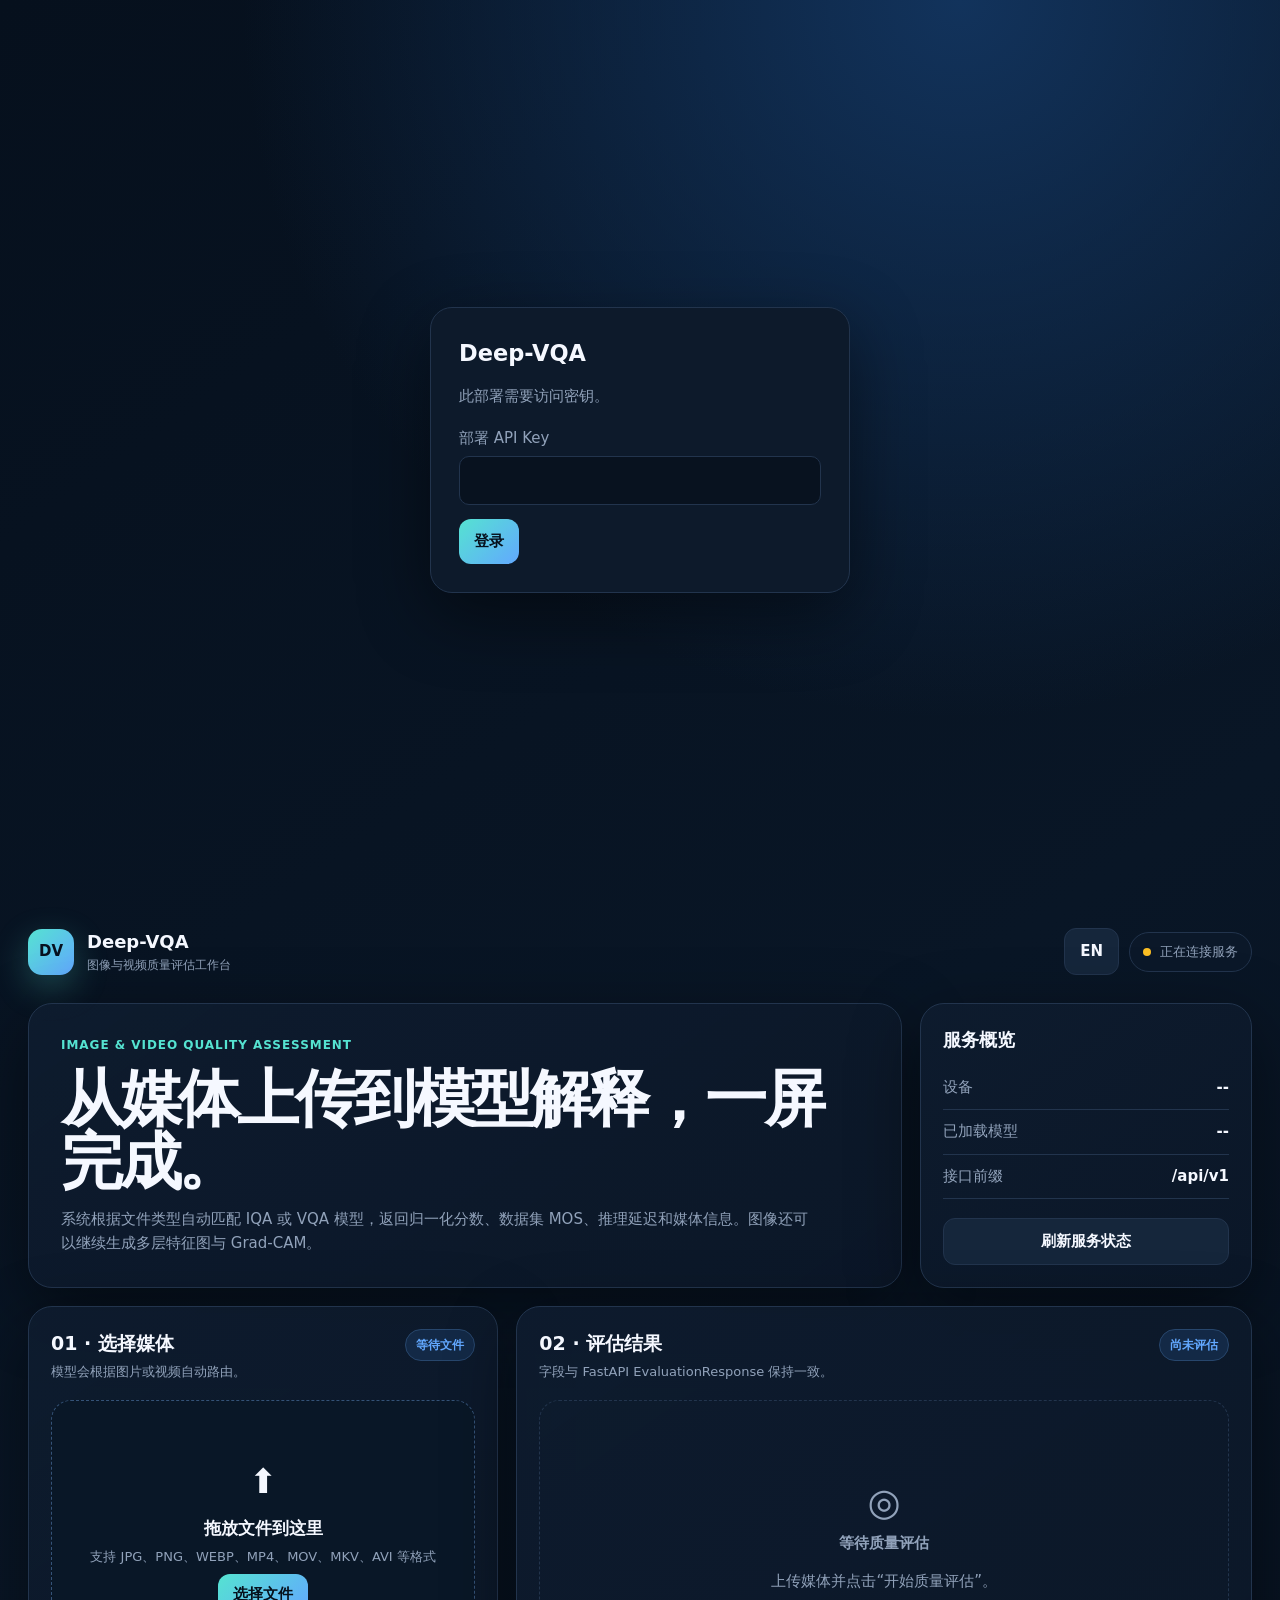
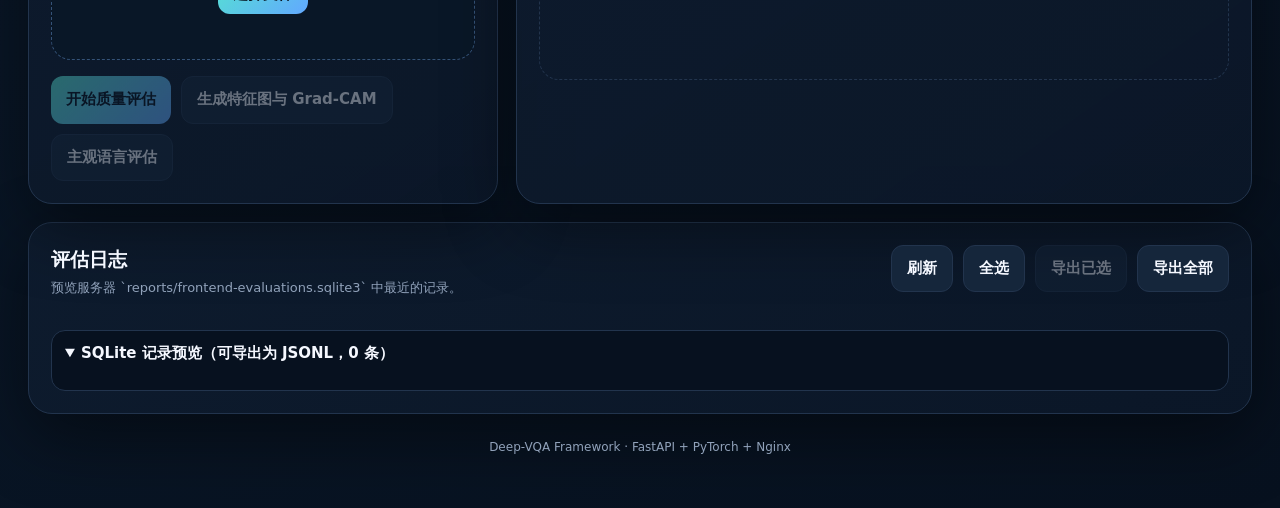
==== commit 34d46442: "feat(frontend): add media preview and evaluation   history views" ====
--- a/frontend/index.html
+++ b/frontend/index.html
@@ -13,13 +13,27 @@
     .drop{min-height:260px;border:1.5px dashed #345277;border-radius:20px;display:grid;place-items:center;text-align:center;padding:24px;background:#091727;transition:.2s}.drop:hover,.drop.drag{border-color:var(--cyan);background:#0c2134}.drop input{display:none}.upload-icon{font-size:34px;margin-bottom:8px}.drop b{display:block;font-size:17px}.drop p{margin:5px 0 16px;color:var(--muted);font-size:13px}.btn{border:0;border-radius:12px;padding:11px 15px;font-weight:800;cursor:pointer;color:#06111d;background:linear-gradient(135deg,var(--cyan),var(--blue))}.btn:disabled{opacity:.4;cursor:not-allowed}.btn.alt{background:#15263b;color:var(--text);border:1px solid var(--line)}.actions{display:flex;gap:10px;flex-wrap:wrap;margin-top:16px}.preview{display:none;margin-top:14px;border:1px solid var(--line);border-radius:18px;overflow:hidden;background:#08121f}.preview.show{display:grid;grid-template-columns:150px 1fr}.preview-media{height:130px;background:#030912}.preview-media img,.preview-media video{width:100%;height:100%;object-fit:cover}.preview-info{padding:16px;display:grid;align-content:center}.preview-info b{overflow-wrap:anywhere}.preview-info span{color:var(--muted);font-size:13px;margin-top:6px}
     .models{display:grid;grid-template-columns:repeat(2,1fr);gap:10px;margin-bottom:16px}.model{border:1px solid var(--line);background:#0a1728;border-radius:16px;padding:14px}.model.active{border-color:var(--cyan);box-shadow:inset 0 0 0 1px var(--cyan)}.model-head{display:flex;justify-content:space-between;gap:10px}.model h3{margin:0;font-size:14px}.model p{margin:7px 0 0;color:var(--muted);font-size:12px}.model small{color:var(--cyan);font-weight:800}
     .empty{min-height:280px;border:1px dashed var(--line);border-radius:20px;display:grid;place-items:center;text-align:center;color:var(--muted);padding:30px}.result{display:none}.result.show{display:block}.score-zone{display:grid;grid-template-columns:.7fr 1.3fr;gap:12px}.score{border-radius:20px;padding:22px;background:linear-gradient(135deg,#2674d8,#23b7ad);color:#fff}.score span{font-size:12px;opacity:.8}.score strong{display:block;font-size:58px;line-height:1;margin:10px 0}.score small{opacity:.84}.facts{display:grid;grid-template-columns:repeat(2,1fr);gap:10px}.fact{padding:14px;border:1px solid var(--line);border-radius:16px;background:#091727}.fact span{display:block;color:var(--muted);font-size:11px}.fact strong{display:block;margin-top:4px;font-size:15px;overflow-wrap:anywhere}.meter{height:9px;background:#172940;border-radius:99px;overflow:hidden;margin-top:16px}.meter div{height:100%;background:linear-gradient(90deg,var(--blue),var(--cyan));width:0}
-    .viz{display:none;margin-top:16px}.viz.show{display:block}.viz-grid{display:grid;grid-template-columns:repeat(2,1fr);gap:12px}.viz-item{border:1px solid var(--line);border-radius:16px;overflow:hidden;background:#08121f}.viz-item img{display:block;width:100%;aspect-ratio:16/10;object-fit:contain;background:#02070c}.viz-item b{display:block;padding:10px 12px;font-size:12px}.notice{display:none;margin-top:12px;padding:11px 13px;border-radius:12px;background:#10243d;color:#b9d7ff;border:1px solid #244a74}.notice.show{display:block}.notice.error{background:#351725;color:#fecdd3;border-color:#6c273d}.loading{animation:pulse 1.1s infinite}@keyframes pulse{50%{opacity:.5}}.history{margin-top:18px}.history-list{display:grid;gap:8px;max-height:260px;overflow:auto}.history-item{display:flex;justify-content:space-between;gap:12px;align-items:center;padding:11px 12px;border:1px solid var(--line);border-radius:13px;background:#091727;color:var(--muted);font-size:12px}.history-item strong{display:block;color:var(--text);font-size:13px}.history-empty{color:var(--muted);font-size:13px;padding:14px 0}
+    .viz{display:none;margin-top:16px}.viz.show{display:block}.viz-grid{display:grid;grid-template-columns:repeat(2,1fr);gap:12px}.viz-item{border:1px solid var(--line);border-radius:16px;overflow:hidden;background:#08121f}.viz-item img{display:block;width:100%;aspect-ratio:16/10;object-fit:contain;background:#02070c;cursor:zoom-in}.viz-item.original{border-color:#2b587e}.viz-item.original img{height:180px;aspect-ratio:auto;object-fit:contain;background:#030912}.viz-item b{display:block;padding:10px 12px;font-size:12px}.viz-hint{margin:8px 0 12px;color:var(--muted);font-size:12px}.notice{display:none;margin-top:12px;padding:11px 13px;border-radius:12px;background:#10243d;color:#b9d7ff;border:1px solid #244a74}.notice.show{display:block}.notice.error{background:#351725;color:#fecdd3;border-color:#6c273d}.loading{animation:pulse 1.1s infinite}@keyframes pulse{50%{opacity:.5}}.history{margin-top:18px}.history-list{display:grid;gap:8px;max-height:320px;overflow:auto}.history-item{display:flex;justify-content:space-between;gap:12px;align-items:center;padding:11px 12px;border:1px solid var(--line);border-radius:13px;background:#091727;color:var(--muted);font-size:12px;cursor:pointer}.history-item:hover{border-color:#3d608c}.history-item input{width:17px;height:17px;accent-color:var(--cyan)}.history-item-main{min-width:0;flex:1}.history-item strong{display:block;color:var(--text);font-size:13px;overflow-wrap:anywhere}.history-item-meta{display:block;margin-top:3px;overflow-wrap:anywhere}.history-score{color:var(--cyan);font-weight:800;white-space:nowrap}.history-empty{color:var(--muted);font-size:13px;padding:14px 0}.history-preview{margin-top:14px;border:1px solid var(--line);border-radius:14px;background:#07111f}.history-preview summary{cursor:pointer;padding:11px 13px;color:var(--text);font-weight:700}.history-preview pre{max-height:300px;overflow:auto;margin:0;padding:0 13px 13px;color:#b9d7ff;font:12px/1.55 ui-monospace,SFMono-Regular,Menlo,monospace;white-space:pre-wrap;overflow-wrap:anywhere}
     footer{color:var(--muted);text-align:center;font-size:12px;padding:24px}
     button:focus-visible,label:focus-visible{outline:3px solid var(--cyan);outline-offset:3px}.btn:focus-visible{box-shadow:0 0 0 4px #55e3d155}.sr-only{position:absolute;width:1px;height:1px;padding:0;margin:-1px;overflow:hidden;clip:rect(0,0,0,0);white-space:nowrap;border:0}@media(prefers-reduced-motion:reduce){*,*::before,*::after{animation-duration:.01ms!important;animation-iteration-count:1!important;transition-duration:.01ms!important}}@media(max-width:900px){.hero,.grid,.score-zone{grid-template-columns:1fr}.models{grid-template-columns:1fr}}@media(max-width:600px){.shell{padding:15px}.top{align-items:flex-start}.hero-main,.card{padding:17px;border-radius:18px}.preview.show,.facts,.viz-grid{grid-template-columns:1fr}.preview-media{height:200px}}
+    .subjective-panel{display:none;margin-top:16px;padding:16px;border:1px solid #27466c;border-radius:16px;background:#0b1d31}.subjective-panel.show{display:block}.subjective-panel h3{margin:0 0 8px;font-size:15px;color:var(--cyan)}.subjective-panel p{margin:0 0 14px;color:#c7d5e8}.subjective-facts{display:grid;grid-template-columns:repeat(3,1fr);gap:10px}.subjective-fact{padding:11px;border:1px solid var(--line);border-radius:12px;background:#091727}.subjective-fact span{display:block;color:var(--muted);font-size:11px}.subjective-fact strong{display:block;margin-top:3px;color:var(--text);overflow-wrap:anywhere}@media(max-width:600px){.subjective-facts{grid-template-columns:1fr}}
+    .preview-media{cursor:zoom-in}.preview-media img,.preview-media video{max-width:100%;max-height:360px;object-fit:contain}.media-lightbox{display:none;position:fixed;inset:0;z-index:20;padding:32px;background:#02070ce8;align-items:center;justify-content:center}.media-lightbox.show{display:flex}.media-lightbox-content{max-width:min(96vw,1400px);max-height:90vh;display:flex;align-items:center;justify-content:center}.media-lightbox img,.media-lightbox video{max-width:96vw;max-height:88vh;object-fit:contain;box-shadow:0 12px 60px #000}.media-lightbox-close{position:fixed;top:16px;right:20px;border:1px solid #6e8fb8;border-radius:999px;background:#10243d;color:#fff;font-size:24px;width:42px;height:42px;cursor:pointer}
+  </style>
+  <style>
+    .auth-gate{min-height:100vh;display:grid;place-items:center;padding:24px}.auth-card{width:min(420px,100%);padding:28px;border:1px solid var(--line);border-radius:22px;background:var(--panel);box-shadow:var(--shadow)}.auth-card h1{margin:0 0 8px}.auth-card p{color:var(--muted)}.auth-card label{display:block;margin:18px 0 6px;color:var(--muted)}.auth-card input{width:100%;padding:12px;border:1px solid var(--line);border-radius:10px;background:#08121f;color:var(--text);margin-bottom:14px}.auth-card .notice{display:none}
   </style>
 </head>
 <body>
 <a class="sr-only" href="#main-content">跳到主要内容 / Skip to content</a>
+<section id="authGate" class="auth-gate" hidden>
+  <div class="auth-card">
+    <h1>Deep-VQA</h1><p>此部署需要访问密钥。</p>
+    <label for="apiKey">部署 API Key</label>
+    <input id="apiKey" type="password" autocomplete="current-password">
+    <button class="btn" id="loginButton" type="button">登录</button>
+    <div class="notice" id="loginNotice" role="alert"></div>
+  </div>
+</section>
 <div class="shell">
   <header class="top"><div class="brand"><div class="logo" aria-hidden="true">DV</div><div><b>Deep-VQA</b><span>图像与视频质量评估工作台</span></div></div><div class="top-tools"><button class="btn alt" id="lang" type="button" aria-label="切换语言">EN</button><div class="status" id="status" role="status" aria-live="polite"><i class="dot" aria-hidden="true"></i><span>正在连接服务</span></div></div></header>
   <section class="hero">
@@ -32,42 +46,66 @@
       <label class="drop" id="drop" tabindex="0" role="button" aria-controls="file" aria-label="选择或拖放图片、视频文件"><input id="file" type="file" accept="image/*,video/*"><div><div class="upload-icon" aria-hidden="true">⬆</div><b>拖放文件到这里</b><p>支持 JPG、PNG、WEBP、MP4、MOV、MKV、AVI 等格式</p><span class="btn">选择文件</span></div></label>
       <div class="preview" id="preview"><div class="preview-media" id="previewMedia"></div><div class="preview-info"><b id="fileName"></b><span id="fileMeta"></span></div></div>
       <div class="models" id="models" aria-live="polite" aria-label="已加载模型"></div>
-      <div class="actions"><button class="btn" id="evaluate" disabled>开始质量评估</button><button class="btn alt" id="visualize" disabled>生成特征图与 Grad-CAM</button></div>
+      <div class="actions"><button class="btn" id="evaluate" disabled>开始质量评估</button><button class="btn alt" id="visualize" disabled>生成特征图与 Grad-CAM</button><button class="btn alt" id="subjectiveAssess" disabled>主观语言评估</button></div>
       <div class="notice" id="notice" role="alert" aria-live="assertive"></div>
     </section>
     <section class="card" aria-labelledby="result-title">
       <div class="title-row"><div><h2 id="result-title">02 · 评估结果</h2><p>字段与 FastAPI EvaluationResponse 保持一致。</p></div><span class="badge" id="resultBadge" role="status" aria-live="polite">尚未评估</span></div>
       <div class="empty" id="empty" role="status"><div><div style="font-size:38px" aria-hidden="true">◎</div><b>等待质量评估</b><p>上传媒体并点击“开始质量评估”。</p></div></div>
       <div class="result" id="result" aria-live="polite" aria-busy="false"><div class="score-zone"><div class="score"><span>数据集 MOS</span><strong id="mos" aria-label="数据集 MOS 分数">--</strong><small id="range">--</small><div class="meter" role="progressbar" aria-label="归一化质量分数" aria-valuemin="0" aria-valuemax="1" aria-valuenow="0"><div id="meter"></div></div></div><div class="facts"><div class="fact"><span>归一化分数</span><strong id="raw">--</strong></div><div class="fact"><span>推理延迟</span><strong id="latency">--</strong></div><div class="fact"><span>模型</span><strong id="modelName">--</strong></div><div class="fact"><span>Backbone</span><strong id="backbone">--</strong></div><div class="fact"><span>数据集</span><strong id="dataset">--</strong></div><div class="fact"><span>媒体尺寸</span><strong id="mediaSize">--</strong></div></div></div></div>
-      <div class="viz" id="viz"><div class="title-row" style="margin-top:20px"><div><h2>03 · 模型解释</h2><p id="vizMeta"></p></div></div><div class="viz-grid" id="vizGrid"></div></div>
+      <div class="viz" id="viz"><div class="title-row" style="margin-top:20px"><div><h2>03 · 模型解释</h2><p id="vizMeta"></p></div></div><p class="viz-hint">原图已缩略用于对比；双击原图或任意特征图可放大查看。</p><div class="viz-grid" id="vizGrid"></div></div><div class="subjective-panel" id="subjectivePanel"><h3 id="subjectiveTitle">主观语言评估（Ollama）</h3><p id="subjectiveDescription"></p><div class="subjective-facts"><div class="subjective-fact"><span>小模型评分</span><strong id="subjectiveScore">--</strong></div><div class="subjective-fact"><span>贝叶斯主观评分</span><strong id="bayesianScore">--</strong></div><div class="subjective-fact"><span>95% 可信区间</span><strong id="bayesianInterval">--</strong></div></div></div>
     </section>
   </main>
-  <section class="card history" aria-labelledby="history-title"><div class="title-row"><div><h2 id="history-title">历史记录</h2><p id="history-desc">记录保存在当前浏览器中。</p></div><div class="actions" style="margin:0"><button class="btn alt" id="exportHistory" type="button">导出</button><button class="btn alt" id="clearHistory" type="button">清空</button></div></div><div class="history-list" id="historyList" aria-live="polite"></div></section>
+  <section class="card history" aria-labelledby="history-title"><div class="title-row"><div><h2 id="history-title">评估日志</h2><p id="history-desc">预览服务器 `reports/frontend-evaluations.sqlite3` 中最近的记录。</p></div><div class="actions" style="margin:0"><button class="btn alt" id="refreshHistory" type="button">刷新</button><button class="btn alt" id="selectAllHistory" type="button">全选</button><button class="btn alt" id="exportSelected" type="button" disabled>导出已选</button><button class="btn alt" id="exportAll" type="button">导出全部</button></div></div><div class="notice" id="historyNotice" role="status" aria-live="polite"></div><div class="history-list" id="historyList" aria-live="polite"></div><details class="history-preview" open><summary>SQLite 记录预览（可导出为 JSONL，<span id="historyCount">0</span> 条）</summary><pre id="historyPreview"></pre></details></section>
   <footer>Deep-VQA Framework · FastAPI + PyTorch + Nginx</footer>
 </div>
+<div class="media-lightbox" id="mediaLightbox" role="dialog" aria-modal="true" aria-label="媒体放大预览"><button class="media-lightbox-close" id="closeLightbox" type="button" aria-label="关闭放大预览">×</button><div class="media-lightbox-content" id="lightboxContent"></div></div>
 <script>
-  const API="/api/v1"; const $=id=>document.getElementById(id);
-  const state={file:null,models:[],modelId:null,url:null,lang:localStorage.getItem("deep-vqa-lang")||"zh",history:JSON.parse(localStorage.getItem("deep-vqa-history")||"[]")};
+  const API="/api/v1"; const $=id=>document.getElementById(id); const SESSION_KEY="deep-vqa-session-id";
+  const sessionId=localStorage.getItem(SESSION_KEY)||(crypto.randomUUID?crypto.randomUUID():`${Date.now()}-${Math.random().toString(16).slice(2)}`); localStorage.setItem(SESSION_KEY,sessionId);
+  const sessionHeaders=()=>({"X-Deep-VQA-Session":sessionId});
+  async function checkAuth(){const response=await fetch(`${API}/auth/status`);const status=await response.json();if(!status.required||status.authenticated)return true;$("authGate").hidden=false;document.querySelector(".shell").hidden=true;$("loginButton").onclick=async()=>{const notice=$("loginNotice");notice.className="notice";try{const r=await fetch(`${API}/auth/login`,{method:"POST",headers:{"content-type":"application/json"},body:JSON.stringify({api_key:$("apiKey").value})});const d=await r.json();if(!r.ok)throw new Error(d.detail||"登录失败");location.reload()}catch(error){notice.textContent=error.message;notice.className="notice show error"}};return false}
+  // Keep auth requests explicitly same-origin so the HttpOnly cookie is sent
+  // reliably when the UI is served through the Nginx port mapping.
+  checkAuth=async()=>{const response=await fetch(`${API}/auth/status`,{credentials:"same-origin",cache:"no-store"});const status=await response.json();if(!response.ok)throw new Error(status.detail||`认证状态请求失败（HTTP ${response.status}）`);if(!status.required||status.authenticated)return true;$("authGate").hidden=false;document.querySelector(".shell").hidden=true;$("loginButton").onclick=async()=>{const notice=$("loginNotice");notice.className="notice";try{const r=await fetch(`${API}/auth/login`,{method:"POST",credentials:"same-origin",cache:"no-store",headers:{"content-type":"application/json"},body:JSON.stringify({api_key:$("apiKey").value})});const d=await r.json();if(!r.ok)throw new Error(d.detail||`登录失败（HTTP ${r.status}）`);$("authGate").hidden=true;document.querySelector(".shell").hidden=false;window.scrollTo({top:0,behavior:"instant"});applyLanguage();renderHistory();await Promise.all([loadService(),loadHistory()])}catch(error){notice.textContent=error.message;notice.className="notice show error"}};return false};
+  const state={file:null,models:[],modelId:null,url:null,lang:localStorage.getItem("deep-vqa-lang")||"zh",history:[],selectedHistory:new Set()};
   const I18N={
     zh:{brand:"图像与视频质量评估工作台",hero:"从媒体上传到模型解释，一屏完成。",heroDesc:"系统根据文件类型自动匹配 IQA 或 VQA 模型，返回归一化分数、数据集 MOS、推理延迟和媒体信息。图像还可以继续生成多层特征图与 Grad-CAM。",overview:"服务概览",device:"设备",loaded:"已加载模型",prefix:"接口前缀",refresh:"刷新服务状态",select:"01 · 选择媒体",selectDesc:"模型会根据图片或视频自动路由。",waiting:"等待文件",drop:"拖放文件到这里",formats:"支持 JPG、PNG、WEBP、MP4、MOV、MKV、AVI 等格式",choose:"选择文件",evaluate:"开始质量评估",visualize:"生成特征图与 Grad-CAM",results:"02 · 评估结果",resultsDesc:"字段与 FastAPI EvaluationResponse 保持一致。",notEvaluated:"尚未评估",waitResult:"等待质量评估",waitHint:"上传媒体并点击“开始质量评估”。",mos:"数据集 MOS",raw:"归一化分数",latency:"推理延迟",model:"模型",dataset:"数据集",size:"媒体尺寸",interpret:"03 · 模型解释",connecting:"正在连接服务",ok:"服务正常",bad:"服务不可用",imageRoute:"IQA 图像路由",videoRoute:"VQA 视频路由",evaluating:"评估中…",done:"评估完成。",evalFailed:"评估失败",generating:"生成中…",vizDone:"解释性可视化已生成。",vizFailed:"可视化失败",apiFailed:"无法连接 API",levels:"个层级",range:"MOS 范围"},
     en:{brand:"Image & Video Quality Assessment",hero:"From media upload to model interpretation, in one workspace.",heroDesc:"The system automatically routes images to IQA and videos to VQA, returning normalized score, dataset MOS, latency and media metadata. Images can also generate multi-layer feature maps and Grad-CAM.",overview:"Service overview",device:"Device",loaded:"Loaded models",prefix:"API prefix",refresh:"Refresh service",select:"01 · Select media",selectDesc:"The model is selected automatically from the media type.",waiting:"Waiting for file",drop:"Drop a file here",formats:"Supports JPG, PNG, WEBP, MP4, MOV, MKV and AVI",choose:"Choose file",evaluate:"Evaluate quality",visualize:"Generate feature maps & Grad-CAM",results:"02 · Evaluation result",resultsDesc:"Fields are aligned with FastAPI EvaluationResponse.",notEvaluated:"Not evaluated",waitResult:"Waiting for evaluation",waitHint:"Upload media and select Evaluate quality.",mos:"Dataset MOS",raw:"Normalized score",latency:"Inference latency",model:"Model",dataset:"Dataset",size:"Media size",interpret:"03 · Model interpretation",connecting:"Connecting",ok:"Service ready",bad:"Service unavailable",imageRoute:"IQA image route",videoRoute:"VQA video route",evaluating:"Evaluating…",done:"Evaluation completed.",evalFailed:"Evaluation failed",generating:"Generating…",vizDone:"Interpretability visuals generated.",vizFailed:"Visualization failed",apiFailed:"Unable to connect to API",levels:"layers",range:"MOS range"}
   };
   const t=k=>I18N[state.lang][k];
+  const subjectiveText=()=>state.lang==="zh"?{button:"主观语言评估",title:"主观语言评估（Ollama）",running:"主观评估中…",done:"主观语言评估完成。",failed:"主观评估失败"}:{button:"Subjective assessment",title:"Subjective assessment (Ollama)",running:"Assessing subjectively…",done:"Subjective assessment completed.",failed:"Subjective assessment failed"};
+  function setSubjectiveLanguage(){const text=subjectiveText();$("subjectiveAssess").textContent=text.button;$("subjectiveTitle").textContent=text.title}
   function applyLanguage(){document.documentElement.lang=state.lang==="zh"?"zh-CN":"en";$("lang").textContent=state.lang==="zh"?"EN":"中文";const map=[[".brand span","brand"],[".hero-main h1","hero"],[".hero-main p","heroDesc"],[".api-card h2","overview"],[".api-row:nth-child(2) span","device"],[".api-row:nth-child(3) span","loaded"],[".api-row:nth-child(4) span","prefix"],["#refresh","refresh"],["main .card:first-child .title-row h2","select"],["main .card:first-child .title-row p","selectDesc"],["#drop b","drop"],["#drop p","formats"],["#drop .btn","choose"],["#evaluate","evaluate"],["#visualize","visualize"],["main .card:last-child>.title-row h2","results"],["main .card:last-child>.title-row p","resultsDesc"],["#empty b","waitResult"],["#empty p","waitHint"],[".score span","mos"],[".fact:nth-child(1) span","raw"],[".fact:nth-child(2) span","latency"],[".fact:nth-child(3) span","model"],[".fact:nth-child(5) span","dataset"],[".fact:nth-child(6) span","size"],["#viz h2","interpret"]];map.forEach(([s,k])=>{const e=document.querySelector(s);if(e)e.textContent=t(k)});if(!state.file)$("routeBadge").textContent=t("waiting");if(!$("result").classList.contains("show"))$("resultBadge").textContent=t("notEvaluated");renderModels()}
   const imageExt=new Set(["jpg","jpeg","png","bmp","tiff","webp"]);
   function notify(text,error=false){const n=$("notice");n.textContent=text;n.className="notice show"+(error?" error":"")}
   function clearNotice(){$("notice").className="notice"}
-  function renderHistory(){const box=$("historyList");if(!state.history.length){box.innerHTML='<div class="history-empty">暂无历史评估记录。</div>';return}box.innerHTML=state.history.map(x=>`<div class="history-item"><div><strong>${x.filename}</strong><span>${x.modelId.toUpperCase()} · ${x.dataset} · ${x.time}</span></div><strong>${x.mos_score??"--"}</strong></div>`).join("")}
-  function saveHistory(item){state.history.unshift(item);state.history=state.history.slice(0,30);localStorage.setItem("deep-vqa-history",JSON.stringify(state.history));renderHistory()}
-  function exportHistory(){const blob=new Blob([JSON.stringify(state.history,null,2)],{type:"application/json"});const a=document.createElement("a");a.href=URL.createObjectURL(blob);a.download="deep-vqa-history.json";a.click();URL.revokeObjectURL(a.href)}
-  async function jsonFetch(url,options){const r=await fetch(url,options);let data={};try{data=await r.json()}catch{}if(!r.ok)throw new Error(data.detail||data.error||`HTTP ${r.status}`);return data}
+  function historyRecordId(record,index){return `${record.timestamp||""}:${record.file_hash||""}:${index}`}
+  function historyNotice(text,error=false){const n=$("historyNotice");n.textContent=text;n.className="notice show"+(error?" error":"")}
+  function renderHistory(){const box=$("historyList"),preview=$("historyPreview");box.replaceChildren();const records=state.history;if(!records.length){const empty=document.createElement("div");empty.className="history-empty";empty.textContent="暂无服务器 SQLite 评估记录。";box.append(empty)}records.forEach((record,index)=>{const id=historyRecordId(record,index),row=document.createElement("label"),check=document.createElement("input"),main=document.createElement("div"),name=document.createElement("strong"),meta=document.createElement("span"),score=document.createElement("span");row.className="history-item";check.type="checkbox";check.checked=state.selectedHistory.has(id);check.addEventListener("change",()=>{check.checked?state.selectedHistory.add(id):state.selectedHistory.delete(id);renderHistory()});main.className="history-item-main";name.textContent=record.file_name||"unknown file";meta.className="history-item-meta";meta.textContent=`${record.timestamp||"--"} · ${record.task_type||"--"} · ${record.model_used||"--"} · MOS ${record.mos_interval?.join("–")||"--"} · ${record.inference_time_ms??"--"} ms · ${record.file_hash||"--"}`;score.className="history-score";score.textContent=record.mos_score??"--";main.append(name,meta);row.append(check,main,score);box.append(row)});preview.textContent=records.length?records.map(record=>JSON.stringify(record)).join("\n"):"(empty SQLite store)";$("historyCount").textContent=String(records.length);const selected=state.history.filter((record,index)=>state.selectedHistory.has(historyRecordId(record,index)));$("exportSelected").disabled=!selected.length;$("selectAllHistory").textContent=records.length&&selected.length===records.length?"取消全选":"全选"}
+  async function loadHistory(){try{const data=await jsonFetch(`${API}/frontend-evaluations?limit=200`,{headers:sessionHeaders()});state.history=Array.isArray(data.items)?data.items:[];state.selectedHistory.clear();renderHistory();$("historyNotice").className="notice"}catch(error){historyNotice(`无法读取服务器日志：${error.message}`,true)}}
+  function downloadHistory(records,filename){const content=records.map(record=>JSON.stringify(record)).join("\n")+(records.length?"\n":"");const blob=new Blob([content],{type:"application/x-ndjson;charset=utf-8"}),link=document.createElement("a");link.href=URL.createObjectURL(blob);link.download=filename;link.click();URL.revokeObjectURL(link.href)}
+  function exportSelectedHistory(){const records=state.history.filter((record,index)=>state.selectedHistory.has(historyRecordId(record,index)));downloadHistory(records,"deep-vqa-history-selected.jsonl")}
+  function toggleAllHistory(){const allSelected=state.history.length&&state.history.every((record,index)=>state.selectedHistory.has(historyRecordId(record,index)));state.selectedHistory=allSelected?new Set():new Set(state.history.map(historyRecordId));renderHistory()}
+  async function jsonFetch(url,options={}){const headers={...sessionHeaders(),...(options.headers||{})};const r=await fetch(url,{...options,headers});let data={};try{data=await r.json()}catch{}if(!r.ok)throw new Error(data.detail||data.error||`HTTP ${r.status}`);return data}
   async function loadService(){const s=$("status");s.className="status";s.querySelector("span").textContent=t("connecting");try{const [h,m]=await Promise.all([jsonFetch(`${API}/health`),jsonFetch(`${API}/models`)]);state.models=m.items;s.className="status ok";s.querySelector("span").textContent=t("ok");$("device").textContent=h.device;$("modelCount").textContent=m.count;renderModels()}catch(e){s.className="status bad";s.querySelector("span").textContent=t("bad");notify(`${t("apiFailed")}：${e.message}`,true)}}
   function renderModels(){const box=$("models");box.innerHTML=state.models.map(m=>`<article class="model ${m.model_id===state.modelId?'active':''}" role="group" aria-label="${m.model_id.toUpperCase()} ${m.model_name}${m.model_id===state.modelId?'，当前匹配模型':''}"><div class="model-head"><h3>${m.model_id.toUpperCase()} · ${m.model_name}</h3><small>${m.media_type}</small></div><p>${m.backbone} · ${m.dataset}<br>MOS ${m.mos_min}–${m.mos_max}</p></article>`).join("")}
   function selectFile(file){clearNotice();state.file=file;if(state.url)URL.revokeObjectURL(state.url);state.url=URL.createObjectURL(file);const ext=file.name.split(".").pop().toLowerCase();const isImage=file.type.startsWith("image/")||imageExt.has(ext);state.modelId=isImage?"iqa":"vqa";$("routeBadge").textContent=t(isImage?"imageRoute":"videoRoute");$("fileName").textContent=file.name;$("fileMeta").textContent=`${(file.size/1024/1024).toFixed(2)} MB · ${file.type||ext}`;$("previewMedia").innerHTML=isImage?`<img src="${state.url}" alt="preview">`:`<video src="${state.url}" controls muted></video>`;$("preview").classList.add("show");$("evaluate").disabled=false;$("visualize").disabled=!isImage;renderModels()}
-  async function evaluate(){if(!state.file)return;const btn=$("evaluate");btn.disabled=true;btn.textContent=t("evaluating");$("result").setAttribute("aria-busy","true");clearNotice();try{const fd=new FormData();fd.append("file",state.file);const d=await jsonFetch(`${API}/evaluations?model_id=${state.modelId}`,{method:"POST",body:fd,headers:{"X-Deep-VQA-Client":"frontend"}});$("empty").style.display="none";$("result").classList.add("show");$("resultBadge").textContent=d.evaluation_id;$("mos").textContent=d.mos_score??"--";$("range").textContent=`${t("range")} ${d.mos_min} – ${d.mos_max}`;$("raw").textContent=d.score.toFixed(4);$("latency").textContent=`${d.latency_ms} ms`;$("modelName").textContent=d.model_name;$("backbone").textContent=d.backbone;$("dataset").textContent=d.dataset;$("mediaSize").textContent=d.media_size;$("meter").style.width=`${Math.max(0,Math.min(100,d.score*100))}%`;$("meter").parentElement.setAttribute("aria-valuenow",d.score.toFixed(4));saveHistory({filename:state.file.name,modelId:state.modelId,dataset:d.dataset,mos_score:d.mos_score,time:new Date().toLocaleString()});notify(t("done"))}catch(e){notify(`${t("evalFailed")}：${e.message}`,true)}finally{$("result").setAttribute("aria-busy","false");btn.disabled=false;btn.textContent=t("evaluate")}}
-  function assetUrl(path){const marker="/results/";const i=path.indexOf(marker);return i>=0?path.slice(i):path}
-  async function visualize(){if(!state.file||state.modelId!=="iqa")return;const btn=$("visualize");btn.disabled=true;btn.textContent=t("generating");clearNotice();try{const fd=new FormData();fd.append("file",state.file);const d=await jsonFetch(`${API}/visualizations?model_id=iqa`,{method:"POST",body:fd});const entries=[...[...Object.entries(d.feature_maps)].map(([n,p])=>[n,p]),...[d.gradcam?[['Grad-CAM',d.gradcam]]:[]]];$("vizGrid").innerHTML=entries.map(([n,p])=>`<article class="viz-item"><img src="${assetUrl(p)}" alt="${n}"><b>${n}</b></article>`).join("");$("vizMeta").textContent=`${d.layers.length} ${t("levels")} · score ${d.score.toFixed(4)} · ${d.visualization_id}`;$("viz").classList.add("show");notify(t("vizDone"))}catch(e){notify(`${t("vizFailed")}：${e.message}`,true)}finally{btn.disabled=false;btn.textContent=t("visualize")}}
-  const drop=$("drop"),file=$("file");file.onchange=()=>file.files[0]&&selectFile(file.files[0]);drop.addEventListener("keydown",e=>{if(e.key==="Enter"||e.key===" "){e.preventDefault();file.click()}});["dragenter","dragover"].forEach(e=>drop.addEventListener(e,x=>{x.preventDefault();drop.classList.add("drag")}));["dragleave","drop"].forEach(e=>drop.addEventListener(e,x=>{x.preventDefault();drop.classList.remove("drag")}));drop.addEventListener("drop",e=>e.dataTransfer.files[0]&&selectFile(e.dataTransfer.files[0]));$("evaluate").onclick=evaluate;$("visualize").onclick=visualize;$("refresh").onclick=loadService;$("exportHistory").onclick=exportHistory;$("clearHistory").onclick=()=>{state.history=[];localStorage.removeItem("deep-vqa-history");renderHistory()};$("lang").onclick=()=>{state.lang=state.lang==="zh"?"en":"zh";localStorage.setItem("deep-vqa-lang",state.lang);applyLanguage();loadService()};applyLanguage();renderHistory();loadService();
+  function openLightbox(){const media=$("previewMedia").querySelector("img,video");if(!media)return;const large=media.cloneNode(true);if(large.tagName==="VIDEO"){large.controls=true;large.muted=false}$("lightboxContent").replaceChildren(large);$("mediaLightbox").classList.add("show");$("closeLightbox").focus()}
+  function openImageLightbox(src,alt="visualization"){if(!src)return;const image=document.createElement("img");image.src=src;image.alt=alt;$("lightboxContent").replaceChildren(image);$("mediaLightbox").classList.add("show");$("closeLightbox").focus()}
+  function closeLightbox(){$("mediaLightbox").classList.remove("show");$("lightboxContent").replaceChildren()}
+  async function evaluate(){if(!state.file)return;const btn=$("evaluate");btn.disabled=true;btn.textContent=t("evaluating");$("result").setAttribute("aria-busy","true");clearNotice();try{const fd=new FormData();fd.append("file",state.file);const d=await jsonFetch(`${API}/evaluations?model_id=${state.modelId}`,{method:"POST",body:fd,headers:{"X-Deep-VQA-Client":"frontend"}});$("empty").style.display="none";$("result").classList.add("show");$("resultBadge").textContent=d.evaluation_id;$("mos").textContent=d.mos_score??"--";$("range").textContent=`${t("range")} ${d.mos_min} – ${d.mos_max}`;$("raw").textContent=d.score.toFixed(4);$("latency").textContent=`${d.latency_ms} ms`;$("modelName").textContent=d.model_name;$("backbone").textContent=d.backbone;$("dataset").textContent=d.dataset;$("mediaSize").textContent=d.media_size;$("meter").style.width=`${Math.max(0,Math.min(100,d.score*100))}%`;$("meter").parentElement.setAttribute("aria-valuenow",d.score.toFixed(4));await loadHistory();notify(t("done"))}catch(e){notify(`${t("evalFailed")}：${e.message}`,true)}finally{$("result").setAttribute("aria-busy","false");btn.disabled=false;btn.textContent=t("evaluate")}}
+  // Render the source thumbnail beside generated artifacts while keeping the
+  // durable files under reports/iqa-test on the server.
+  visualize=async()=>{if(!state.file||state.modelId!=="iqa")return;const btn=$("visualize");btn.disabled=true;btn.textContent=t("generating");clearNotice();try{const fd=new FormData();fd.append("file",state.file);const d=await jsonFetch(`${API}/visualizations?model_id=iqa`,{method:"POST",body:fd});const entries=[...Object.entries(d.feature_maps||{}),...(d.gradcam?[["Grad-CAM",d.gradcam]]:[])].filter(([,p])=>typeof p==="string"&&p);if(!entries.length)throw new Error("Visualization response did not contain image paths");const original=`<article class="viz-item original"><img src="${state.url}" alt="Original input thumbnail"><b>Original input (thumbnail)</b></article>`;const generated=entries.map(([name,path])=>`<article class="viz-item"><img src="${assetUrl(path)}" alt="${name}"><b>${name}</b></article>`).join("");$("vizGrid").innerHTML=original+generated;$("vizMeta").textContent=`${(d.layers||[]).length} ${t("levels")} · score ${Number(d.score||0).toFixed(4)} · ${d.visualization_id||""}`;$("viz").classList.add("show");notify(t("vizDone"))}catch(e){notify(`${t("vizFailed")}：${e.message}`,true)}finally{btn.disabled=false;btn.textContent=t("visualize")}};
+  const originalApplyLanguage=applyLanguage;applyLanguage=()=>{originalApplyLanguage();setSubjectiveLanguage()};
+  const originalSelectFile=selectFile;selectFile=file=>{originalSelectFile(file);$("subjectiveAssess").disabled=false};
+  $("vizGrid").addEventListener("dblclick",event=>{const image=event.target.closest("img");if(image)openImageLightbox(image.currentSrc||image.src,image.alt)});
+  async function subjectiveAssess(){if(!state.file)return;const btn=$("subjectiveAssess"),text=subjectiveText();btn.disabled=true;btn.textContent=text.running;clearNotice();try{const fd=new FormData();fd.append("file",state.file);const d=await jsonFetch(`${API}/subjective-assessments`,{method:"POST",body:fd,headers:{"X-Deep-VQA-Client":"frontend"}});$("subjectiveDescription").textContent=d.description;$("subjectiveScore").textContent=`${d.llm_score}/100 · ${d.model_used}`;$("bayesianScore").textContent=`${d.bayesian_score}/100`;$("bayesianInterval").textContent=`${d.credible_interval[0]} – ${d.credible_interval[1]} · ${d.frames_sampled} frame(s)`;$("subjectivePanel").classList.add("show");notify(text.done)}catch(e){notify(`${text.failed}：${e.message}`,true)}finally{btn.disabled=false;setSubjectiveLanguage()}}
+  function assetUrl(path){if(typeof path!=="string"||!path)return"";const markers=["/reports/iqa-test/","/results/diagnostics/"];for(const marker of markers){const i=path.indexOf(marker);if(i>=0)return`${API}/artifacts/${path.slice(i+marker.length)}`}return path}
+  async function visualize(){if(!state.file||state.modelId!=="iqa")return;const btn=$("visualize");btn.disabled=true;btn.textContent=t("generating");clearNotice();try{const fd=new FormData();fd.append("file",state.file);const d=await jsonFetch(`${API}/visualizations?model_id=iqa`,{method:"POST",body:fd});const entries=[...Object.entries(d.feature_maps||{}),...(d.gradcam?[['Grad-CAM',d.gradcam]]:[])].filter(([,p])=>typeof p==="string"&&p);$("vizGrid").innerHTML=entries.map(([n,p])=>`<article class="viz-item"><img src="${assetUrl(p)}" alt="${n}"><b>${n}</b></article>`).join("");if(!entries.length)throw new Error("Visualization response did not contain image paths");$("vizMeta").textContent=`${(d.layers||[]).length} ${t("levels")} · score ${Number(d.score||0).toFixed(4)} · ${d.visualization_id||""}`;$("viz").classList.add("show");notify(t("vizDone"))}catch(e){notify(`${t("vizFailed")}：${e.message}`,true)}finally{btn.disabled=false;btn.textContent=t("visualize")}}
+  const drop=$("drop"),file=$("file");file.onchange=()=>file.files[0]&&selectFile(file.files[0]);drop.addEventListener("keydown",e=>{if(e.key==="Enter"||e.key===" "){e.preventDefault();file.click()}});["dragenter","dragover"].forEach(e=>drop.addEventListener(e,x=>{x.preventDefault();drop.classList.add("drag")}));["dragleave","drop"].forEach(e=>drop.addEventListener(e,x=>{x.preventDefault();drop.classList.remove("drag")}));drop.addEventListener("drop",e=>e.dataTransfer.files[0]&&selectFile(e.dataTransfer.files[0]));$("evaluate").onclick=evaluate;$("visualize").onclick=visualize;$("refresh").onclick=loadService;$("refreshHistory").onclick=loadHistory;$("selectAllHistory").onclick=toggleAllHistory;$("exportSelected").onclick=exportSelectedHistory;$("exportAll").onclick=()=>downloadHistory(state.history,"deep-vqa-history-all.jsonl");$("lang").onclick=()=>{state.lang=state.lang==="zh"?"en":"zh";localStorage.setItem("deep-vqa-lang",state.lang);applyLanguage();loadService()};
+  $("subjectiveAssess").onclick=subjectiveAssess;setSubjectiveLanguage();$("previewMedia").addEventListener("click",openLightbox);$("closeLightbox").onclick=closeLightbox;$("mediaLightbox").addEventListener("click",e=>{if(e.target.id==="mediaLightbox")closeLightbox()});document.addEventListener("keydown",e=>{if(e.key==="Escape")closeLightbox()});(async()=>{if(!await checkAuth())return;applyLanguage();renderHistory();await Promise.all([loadService(),loadHistory()])})();
 </script>
 </body>
 </html>
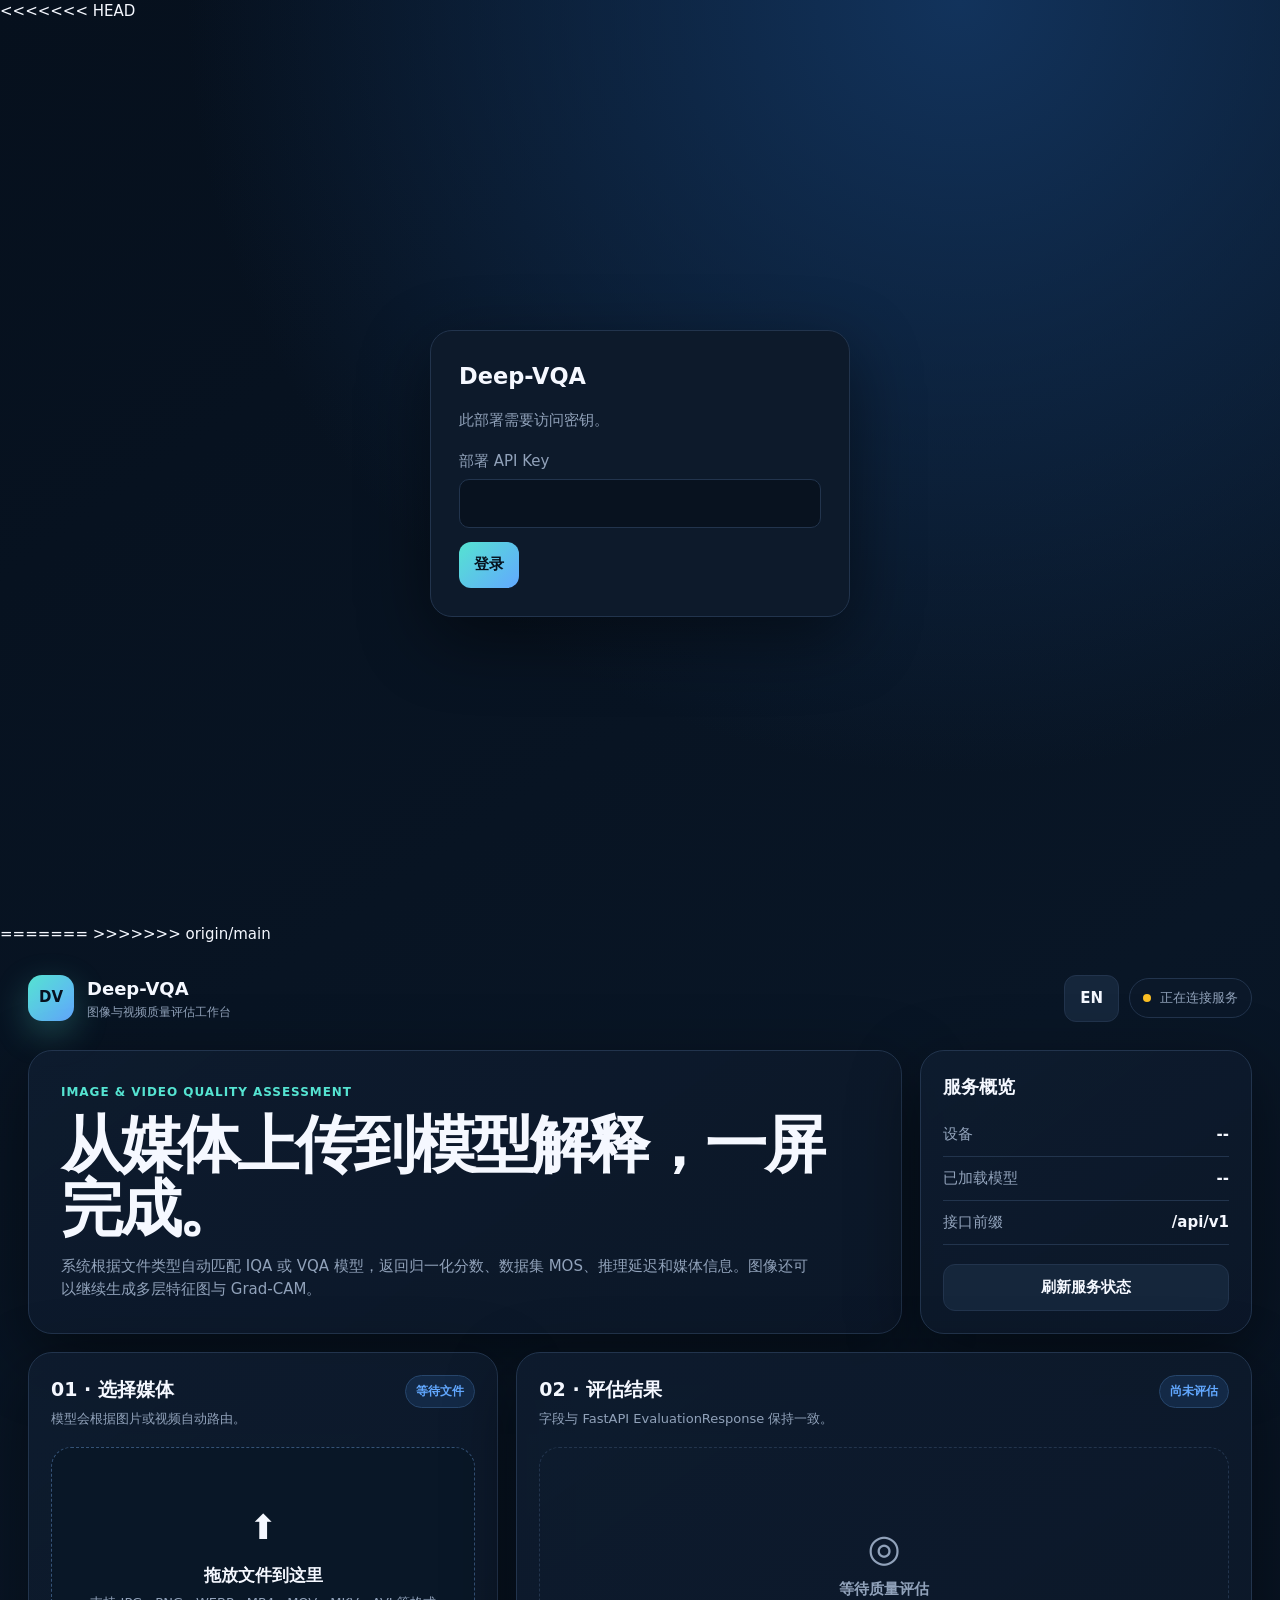
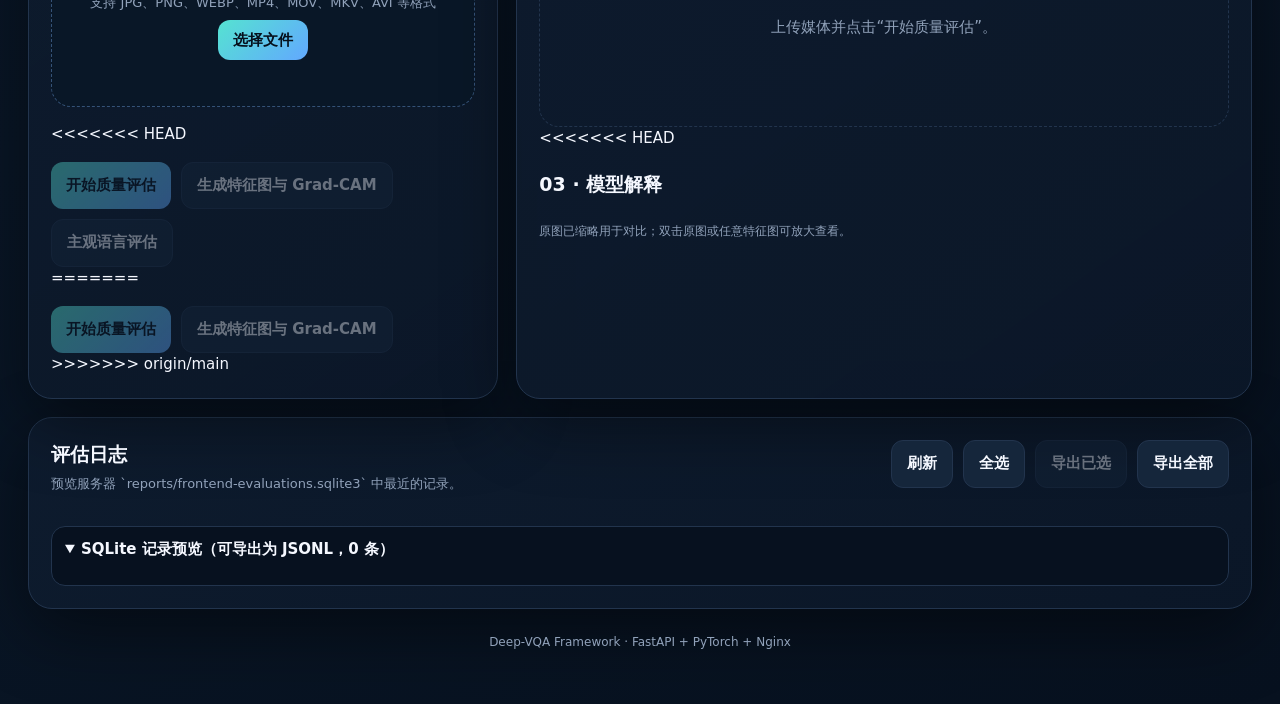
==== commit dd73133e: "merge: resolve conflicts with main" ====
--- a/frontend/index.html
+++ b/frontend/index.html
@@ -13,6 +13,7 @@
     .drop{min-height:260px;border:1.5px dashed #345277;border-radius:20px;display:grid;place-items:center;text-align:center;padding:24px;background:#091727;transition:.2s}.drop:hover,.drop.drag{border-color:var(--cyan);background:#0c2134}.drop input{display:none}.upload-icon{font-size:34px;margin-bottom:8px}.drop b{display:block;font-size:17px}.drop p{margin:5px 0 16px;color:var(--muted);font-size:13px}.btn{border:0;border-radius:12px;padding:11px 15px;font-weight:800;cursor:pointer;color:#06111d;background:linear-gradient(135deg,var(--cyan),var(--blue))}.btn:disabled{opacity:.4;cursor:not-allowed}.btn.alt{background:#15263b;color:var(--text);border:1px solid var(--line)}.actions{display:flex;gap:10px;flex-wrap:wrap;margin-top:16px}.preview{display:none;margin-top:14px;border:1px solid var(--line);border-radius:18px;overflow:hidden;background:#08121f}.preview.show{display:grid;grid-template-columns:150px 1fr}.preview-media{height:130px;background:#030912}.preview-media img,.preview-media video{width:100%;height:100%;object-fit:cover}.preview-info{padding:16px;display:grid;align-content:center}.preview-info b{overflow-wrap:anywhere}.preview-info span{color:var(--muted);font-size:13px;margin-top:6px}
     .models{display:grid;grid-template-columns:repeat(2,1fr);gap:10px;margin-bottom:16px}.model{border:1px solid var(--line);background:#0a1728;border-radius:16px;padding:14px}.model.active{border-color:var(--cyan);box-shadow:inset 0 0 0 1px var(--cyan)}.model-head{display:flex;justify-content:space-between;gap:10px}.model h3{margin:0;font-size:14px}.model p{margin:7px 0 0;color:var(--muted);font-size:12px}.model small{color:var(--cyan);font-weight:800}
     .empty{min-height:280px;border:1px dashed var(--line);border-radius:20px;display:grid;place-items:center;text-align:center;color:var(--muted);padding:30px}.result{display:none}.result.show{display:block}.score-zone{display:grid;grid-template-columns:.7fr 1.3fr;gap:12px}.score{border-radius:20px;padding:22px;background:linear-gradient(135deg,#2674d8,#23b7ad);color:#fff}.score span{font-size:12px;opacity:.8}.score strong{display:block;font-size:58px;line-height:1;margin:10px 0}.score small{opacity:.84}.facts{display:grid;grid-template-columns:repeat(2,1fr);gap:10px}.fact{padding:14px;border:1px solid var(--line);border-radius:16px;background:#091727}.fact span{display:block;color:var(--muted);font-size:11px}.fact strong{display:block;margin-top:4px;font-size:15px;overflow-wrap:anywhere}.meter{height:9px;background:#172940;border-radius:99px;overflow:hidden;margin-top:16px}.meter div{height:100%;background:linear-gradient(90deg,var(--blue),var(--cyan));width:0}
+<<<<<<< HEAD
     .viz{display:none;margin-top:16px}.viz.show{display:block}.viz-grid{display:grid;grid-template-columns:repeat(2,1fr);gap:12px}.viz-item{border:1px solid var(--line);border-radius:16px;overflow:hidden;background:#08121f}.viz-item img{display:block;width:100%;aspect-ratio:16/10;object-fit:contain;background:#02070c;cursor:zoom-in}.viz-item.original{border-color:#2b587e}.viz-item.original img{height:180px;aspect-ratio:auto;object-fit:contain;background:#030912}.viz-item b{display:block;padding:10px 12px;font-size:12px}.viz-hint{margin:8px 0 12px;color:var(--muted);font-size:12px}.notice{display:none;margin-top:12px;padding:11px 13px;border-radius:12px;background:#10243d;color:#b9d7ff;border:1px solid #244a74}.notice.show{display:block}.notice.error{background:#351725;color:#fecdd3;border-color:#6c273d}.loading{animation:pulse 1.1s infinite}@keyframes pulse{50%{opacity:.5}}.history{margin-top:18px}.history-list{display:grid;gap:8px;max-height:320px;overflow:auto}.history-item{display:flex;justify-content:space-between;gap:12px;align-items:center;padding:11px 12px;border:1px solid var(--line);border-radius:13px;background:#091727;color:var(--muted);font-size:12px;cursor:pointer}.history-item:hover{border-color:#3d608c}.history-item input{width:17px;height:17px;accent-color:var(--cyan)}.history-item-main{min-width:0;flex:1}.history-item strong{display:block;color:var(--text);font-size:13px;overflow-wrap:anywhere}.history-item-meta{display:block;margin-top:3px;overflow-wrap:anywhere}.history-score{color:var(--cyan);font-weight:800;white-space:nowrap}.history-empty{color:var(--muted);font-size:13px;padding:14px 0}.history-preview{margin-top:14px;border:1px solid var(--line);border-radius:14px;background:#07111f}.history-preview summary{cursor:pointer;padding:11px 13px;color:var(--text);font-weight:700}.history-preview pre{max-height:300px;overflow:auto;margin:0;padding:0 13px 13px;color:#b9d7ff;font:12px/1.55 ui-monospace,SFMono-Regular,Menlo,monospace;white-space:pre-wrap;overflow-wrap:anywhere}
     footer{color:var(--muted);text-align:center;font-size:12px;padding:24px}
     button:focus-visible,label:focus-visible{outline:3px solid var(--cyan);outline-offset:3px}.btn:focus-visible{box-shadow:0 0 0 4px #55e3d155}.sr-only{position:absolute;width:1px;height:1px;padding:0;margin:-1px;overflow:hidden;clip:rect(0,0,0,0);white-space:nowrap;border:0}@media(prefers-reduced-motion:reduce){*,*::before,*::after{animation-duration:.01ms!important;animation-iteration-count:1!important;transition-duration:.01ms!important}}@media(max-width:900px){.hero,.grid,.score-zone{grid-template-columns:1fr}.models{grid-template-columns:1fr}}@media(max-width:600px){.shell{padding:15px}.top{align-items:flex-start}.hero-main,.card{padding:17px;border-radius:18px}.preview.show,.facts,.viz-grid{grid-template-columns:1fr}.preview-media{height:200px}}
@@ -21,10 +22,16 @@
   </style>
   <style>
     .auth-gate{min-height:100vh;display:grid;place-items:center;padding:24px}.auth-card{width:min(420px,100%);padding:28px;border:1px solid var(--line);border-radius:22px;background:var(--panel);box-shadow:var(--shadow)}.auth-card h1{margin:0 0 8px}.auth-card p{color:var(--muted)}.auth-card label{display:block;margin:18px 0 6px;color:var(--muted)}.auth-card input{width:100%;padding:12px;border:1px solid var(--line);border-radius:10px;background:#08121f;color:var(--text);margin-bottom:14px}.auth-card .notice{display:none}
+=======
+    .viz{display:none;margin-top:16px}.viz.show{display:block}.viz-grid{display:grid;grid-template-columns:repeat(2,1fr);gap:12px}.viz-item{border:1px solid var(--line);border-radius:16px;overflow:hidden;background:#08121f}.viz-item img{display:block;width:100%;aspect-ratio:16/10;object-fit:contain;background:#02070c}.viz-item b{display:block;padding:10px 12px;font-size:12px}.notice{display:none;margin-top:12px;padding:11px 13px;border-radius:12px;background:#10243d;color:#b9d7ff;border:1px solid #244a74}.notice.show{display:block}.notice.error{background:#351725;color:#fecdd3;border-color:#6c273d}.loading{animation:pulse 1.1s infinite}@keyframes pulse{50%{opacity:.5}}.history{margin-top:18px}.history-list{display:grid;gap:8px;max-height:260px;overflow:auto}.history-item{display:flex;justify-content:space-between;gap:12px;align-items:center;padding:11px 12px;border:1px solid var(--line);border-radius:13px;background:#091727;color:var(--muted);font-size:12px}.history-item strong{display:block;color:var(--text);font-size:13px}.history-empty{color:var(--muted);font-size:13px;padding:14px 0}
+    footer{color:var(--muted);text-align:center;font-size:12px;padding:24px}
+    button:focus-visible,label:focus-visible{outline:3px solid var(--cyan);outline-offset:3px}.btn:focus-visible{box-shadow:0 0 0 4px #55e3d155}.sr-only{position:absolute;width:1px;height:1px;padding:0;margin:-1px;overflow:hidden;clip:rect(0,0,0,0);white-space:nowrap;border:0}@media(prefers-reduced-motion:reduce){*,*::before,*::after{animation-duration:.01ms!important;animation-iteration-count:1!important;transition-duration:.01ms!important}}@media(max-width:900px){.hero,.grid,.score-zone{grid-template-columns:1fr}.models{grid-template-columns:1fr}}@media(max-width:600px){.shell{padding:15px}.top{align-items:flex-start}.hero-main,.card{padding:17px;border-radius:18px}.preview.show,.facts,.viz-grid{grid-template-columns:1fr}.preview-media{height:200px}}
+>>>>>>> origin/main
   </style>
 </head>
 <body>
 <a class="sr-only" href="#main-content">跳到主要内容 / Skip to content</a>
+<<<<<<< HEAD
 <section id="authGate" class="auth-gate" hidden>
   <div class="auth-card">
     <h1>Deep-VQA</h1><p>此部署需要访问密钥。</p>
@@ -34,6 +41,8 @@
     <div class="notice" id="loginNotice" role="alert"></div>
   </div>
 </section>
+=======
+>>>>>>> origin/main
 <div class="shell">
   <header class="top"><div class="brand"><div class="logo" aria-hidden="true">DV</div><div><b>Deep-VQA</b><span>图像与视频质量评估工作台</span></div></div><div class="top-tools"><button class="btn alt" id="lang" type="button" aria-label="切换语言">EN</button><div class="status" id="status" role="status" aria-live="polite"><i class="dot" aria-hidden="true"></i><span>正在连接服务</span></div></div></header>
   <section class="hero">
@@ -46,13 +55,18 @@
       <label class="drop" id="drop" tabindex="0" role="button" aria-controls="file" aria-label="选择或拖放图片、视频文件"><input id="file" type="file" accept="image/*,video/*"><div><div class="upload-icon" aria-hidden="true">⬆</div><b>拖放文件到这里</b><p>支持 JPG、PNG、WEBP、MP4、MOV、MKV、AVI 等格式</p><span class="btn">选择文件</span></div></label>
       <div class="preview" id="preview"><div class="preview-media" id="previewMedia"></div><div class="preview-info"><b id="fileName"></b><span id="fileMeta"></span></div></div>
       <div class="models" id="models" aria-live="polite" aria-label="已加载模型"></div>
+<<<<<<< HEAD
       <div class="actions"><button class="btn" id="evaluate" disabled>开始质量评估</button><button class="btn alt" id="visualize" disabled>生成特征图与 Grad-CAM</button><button class="btn alt" id="subjectiveAssess" disabled>主观语言评估</button></div>
+=======
+      <div class="actions"><button class="btn" id="evaluate" disabled>开始质量评估</button><button class="btn alt" id="visualize" disabled>生成特征图与 Grad-CAM</button></div>
+>>>>>>> origin/main
       <div class="notice" id="notice" role="alert" aria-live="assertive"></div>
     </section>
     <section class="card" aria-labelledby="result-title">
       <div class="title-row"><div><h2 id="result-title">02 · 评估结果</h2><p>字段与 FastAPI EvaluationResponse 保持一致。</p></div><span class="badge" id="resultBadge" role="status" aria-live="polite">尚未评估</span></div>
       <div class="empty" id="empty" role="status"><div><div style="font-size:38px" aria-hidden="true">◎</div><b>等待质量评估</b><p>上传媒体并点击“开始质量评估”。</p></div></div>
       <div class="result" id="result" aria-live="polite" aria-busy="false"><div class="score-zone"><div class="score"><span>数据集 MOS</span><strong id="mos" aria-label="数据集 MOS 分数">--</strong><small id="range">--</small><div class="meter" role="progressbar" aria-label="归一化质量分数" aria-valuemin="0" aria-valuemax="1" aria-valuenow="0"><div id="meter"></div></div></div><div class="facts"><div class="fact"><span>归一化分数</span><strong id="raw">--</strong></div><div class="fact"><span>推理延迟</span><strong id="latency">--</strong></div><div class="fact"><span>模型</span><strong id="modelName">--</strong></div><div class="fact"><span>Backbone</span><strong id="backbone">--</strong></div><div class="fact"><span>数据集</span><strong id="dataset">--</strong></div><div class="fact"><span>媒体尺寸</span><strong id="mediaSize">--</strong></div></div></div></div>
+<<<<<<< HEAD
       <div class="viz" id="viz"><div class="title-row" style="margin-top:20px"><div><h2>03 · 模型解释</h2><p id="vizMeta"></p></div></div><p class="viz-hint">原图已缩略用于对比；双击原图或任意特征图可放大查看。</p><div class="viz-grid" id="vizGrid"></div></div><div class="subjective-panel" id="subjectivePanel"><h3 id="subjectiveTitle">主观语言评估（Ollama）</h3><p id="subjectiveDescription"></p><div class="subjective-facts"><div class="subjective-fact"><span>小模型评分</span><strong id="subjectiveScore">--</strong></div><div class="subjective-fact"><span>贝叶斯主观评分</span><strong id="bayesianScore">--</strong></div><div class="subjective-fact"><span>95% 可信区间</span><strong id="bayesianInterval">--</strong></div></div></div>
     </section>
   </main>
@@ -69,17 +83,32 @@
   // reliably when the UI is served through the Nginx port mapping.
   checkAuth=async()=>{const response=await fetch(`${API}/auth/status`,{credentials:"same-origin",cache:"no-store"});const status=await response.json();if(!response.ok)throw new Error(status.detail||`认证状态请求失败（HTTP ${response.status}）`);if(!status.required||status.authenticated)return true;$("authGate").hidden=false;document.querySelector(".shell").hidden=true;$("loginButton").onclick=async()=>{const notice=$("loginNotice");notice.className="notice";try{const r=await fetch(`${API}/auth/login`,{method:"POST",credentials:"same-origin",cache:"no-store",headers:{"content-type":"application/json"},body:JSON.stringify({api_key:$("apiKey").value})});const d=await r.json();if(!r.ok)throw new Error(d.detail||`登录失败（HTTP ${r.status}）`);$("authGate").hidden=true;document.querySelector(".shell").hidden=false;window.scrollTo({top:0,behavior:"instant"});applyLanguage();renderHistory();await Promise.all([loadService(),loadHistory()])}catch(error){notice.textContent=error.message;notice.className="notice show error"}};return false};
   const state={file:null,models:[],modelId:null,url:null,lang:localStorage.getItem("deep-vqa-lang")||"zh",history:[],selectedHistory:new Set()};
+=======
+      <div class="viz" id="viz"><div class="title-row" style="margin-top:20px"><div><h2>03 · 模型解释</h2><p id="vizMeta"></p></div></div><div class="viz-grid" id="vizGrid"></div></div>
+    </section>
+  </main>
+  <section class="card history" aria-labelledby="history-title"><div class="title-row"><div><h2 id="history-title">历史记录</h2><p id="history-desc">记录保存在当前浏览器中。</p></div><div class="actions" style="margin:0"><button class="btn alt" id="exportHistory" type="button">导出</button><button class="btn alt" id="clearHistory" type="button">清空</button></div></div><div class="history-list" id="historyList" aria-live="polite"></div></section>
+  <footer>Deep-VQA Framework · FastAPI + PyTorch + Nginx</footer>
+</div>
+<script>
+  const API="/api/v1"; const $=id=>document.getElementById(id);
+  const state={file:null,models:[],modelId:null,url:null,lang:localStorage.getItem("deep-vqa-lang")||"zh",history:JSON.parse(localStorage.getItem("deep-vqa-history")||"[]")};
+>>>>>>> origin/main
   const I18N={
     zh:{brand:"图像与视频质量评估工作台",hero:"从媒体上传到模型解释，一屏完成。",heroDesc:"系统根据文件类型自动匹配 IQA 或 VQA 模型，返回归一化分数、数据集 MOS、推理延迟和媒体信息。图像还可以继续生成多层特征图与 Grad-CAM。",overview:"服务概览",device:"设备",loaded:"已加载模型",prefix:"接口前缀",refresh:"刷新服务状态",select:"01 · 选择媒体",selectDesc:"模型会根据图片或视频自动路由。",waiting:"等待文件",drop:"拖放文件到这里",formats:"支持 JPG、PNG、WEBP、MP4、MOV、MKV、AVI 等格式",choose:"选择文件",evaluate:"开始质量评估",visualize:"生成特征图与 Grad-CAM",results:"02 · 评估结果",resultsDesc:"字段与 FastAPI EvaluationResponse 保持一致。",notEvaluated:"尚未评估",waitResult:"等待质量评估",waitHint:"上传媒体并点击“开始质量评估”。",mos:"数据集 MOS",raw:"归一化分数",latency:"推理延迟",model:"模型",dataset:"数据集",size:"媒体尺寸",interpret:"03 · 模型解释",connecting:"正在连接服务",ok:"服务正常",bad:"服务不可用",imageRoute:"IQA 图像路由",videoRoute:"VQA 视频路由",evaluating:"评估中…",done:"评估完成。",evalFailed:"评估失败",generating:"生成中…",vizDone:"解释性可视化已生成。",vizFailed:"可视化失败",apiFailed:"无法连接 API",levels:"个层级",range:"MOS 范围"},
     en:{brand:"Image & Video Quality Assessment",hero:"From media upload to model interpretation, in one workspace.",heroDesc:"The system automatically routes images to IQA and videos to VQA, returning normalized score, dataset MOS, latency and media metadata. Images can also generate multi-layer feature maps and Grad-CAM.",overview:"Service overview",device:"Device",loaded:"Loaded models",prefix:"API prefix",refresh:"Refresh service",select:"01 · Select media",selectDesc:"The model is selected automatically from the media type.",waiting:"Waiting for file",drop:"Drop a file here",formats:"Supports JPG, PNG, WEBP, MP4, MOV, MKV and AVI",choose:"Choose file",evaluate:"Evaluate quality",visualize:"Generate feature maps & Grad-CAM",results:"02 · Evaluation result",resultsDesc:"Fields are aligned with FastAPI EvaluationResponse.",notEvaluated:"Not evaluated",waitResult:"Waiting for evaluation",waitHint:"Upload media and select Evaluate quality.",mos:"Dataset MOS",raw:"Normalized score",latency:"Inference latency",model:"Model",dataset:"Dataset",size:"Media size",interpret:"03 · Model interpretation",connecting:"Connecting",ok:"Service ready",bad:"Service unavailable",imageRoute:"IQA image route",videoRoute:"VQA video route",evaluating:"Evaluating…",done:"Evaluation completed.",evalFailed:"Evaluation failed",generating:"Generating…",vizDone:"Interpretability visuals generated.",vizFailed:"Visualization failed",apiFailed:"Unable to connect to API",levels:"layers",range:"MOS range"}
   };
   const t=k=>I18N[state.lang][k];
+<<<<<<< HEAD
   const subjectiveText=()=>state.lang==="zh"?{button:"主观语言评估",title:"主观语言评估（Ollama）",running:"主观评估中…",done:"主观语言评估完成。",failed:"主观评估失败"}:{button:"Subjective assessment",title:"Subjective assessment (Ollama)",running:"Assessing subjectively…",done:"Subjective assessment completed.",failed:"Subjective assessment failed"};
   function setSubjectiveLanguage(){const text=subjectiveText();$("subjectiveAssess").textContent=text.button;$("subjectiveTitle").textContent=text.title}
+=======
+>>>>>>> origin/main
   function applyLanguage(){document.documentElement.lang=state.lang==="zh"?"zh-CN":"en";$("lang").textContent=state.lang==="zh"?"EN":"中文";const map=[[".brand span","brand"],[".hero-main h1","hero"],[".hero-main p","heroDesc"],[".api-card h2","overview"],[".api-row:nth-child(2) span","device"],[".api-row:nth-child(3) span","loaded"],[".api-row:nth-child(4) span","prefix"],["#refresh","refresh"],["main .card:first-child .title-row h2","select"],["main .card:first-child .title-row p","selectDesc"],["#drop b","drop"],["#drop p","formats"],["#drop .btn","choose"],["#evaluate","evaluate"],["#visualize","visualize"],["main .card:last-child>.title-row h2","results"],["main .card:last-child>.title-row p","resultsDesc"],["#empty b","waitResult"],["#empty p","waitHint"],[".score span","mos"],[".fact:nth-child(1) span","raw"],[".fact:nth-child(2) span","latency"],[".fact:nth-child(3) span","model"],[".fact:nth-child(5) span","dataset"],[".fact:nth-child(6) span","size"],["#viz h2","interpret"]];map.forEach(([s,k])=>{const e=document.querySelector(s);if(e)e.textContent=t(k)});if(!state.file)$("routeBadge").textContent=t("waiting");if(!$("result").classList.contains("show"))$("resultBadge").textContent=t("notEvaluated");renderModels()}
   const imageExt=new Set(["jpg","jpeg","png","bmp","tiff","webp"]);
   function notify(text,error=false){const n=$("notice");n.textContent=text;n.className="notice show"+(error?" error":"")}
   function clearNotice(){$("notice").className="notice"}
+<<<<<<< HEAD
   function historyRecordId(record,index){return `${record.timestamp||""}:${record.file_hash||""}:${index}`}
   function historyNotice(text,error=false){const n=$("historyNotice");n.textContent=text;n.className="notice show"+(error?" error":"")}
   function renderHistory(){const box=$("historyList"),preview=$("historyPreview");box.replaceChildren();const records=state.history;if(!records.length){const empty=document.createElement("div");empty.className="history-empty";empty.textContent="暂无服务器 SQLite 评估记录。";box.append(empty)}records.forEach((record,index)=>{const id=historyRecordId(record,index),row=document.createElement("label"),check=document.createElement("input"),main=document.createElement("div"),name=document.createElement("strong"),meta=document.createElement("span"),score=document.createElement("span");row.className="history-item";check.type="checkbox";check.checked=state.selectedHistory.has(id);check.addEventListener("change",()=>{check.checked?state.selectedHistory.add(id):state.selectedHistory.delete(id);renderHistory()});main.className="history-item-main";name.textContent=record.file_name||"unknown file";meta.className="history-item-meta";meta.textContent=`${record.timestamp||"--"} · ${record.task_type||"--"} · ${record.model_used||"--"} · MOS ${record.mos_interval?.join("–")||"--"} · ${record.inference_time_ms??"--"} ms · ${record.file_hash||"--"}`;score.className="history-score";score.textContent=record.mos_score??"--";main.append(name,meta);row.append(check,main,score);box.append(row)});preview.textContent=records.length?records.map(record=>JSON.stringify(record)).join("\n"):"(empty SQLite store)";$("historyCount").textContent=String(records.length);const selected=state.history.filter((record,index)=>state.selectedHistory.has(historyRecordId(record,index)));$("exportSelected").disabled=!selected.length;$("selectAllHistory").textContent=records.length&&selected.length===records.length?"取消全选":"全选"}
@@ -106,6 +135,19 @@
   async function visualize(){if(!state.file||state.modelId!=="iqa")return;const btn=$("visualize");btn.disabled=true;btn.textContent=t("generating");clearNotice();try{const fd=new FormData();fd.append("file",state.file);const d=await jsonFetch(`${API}/visualizations?model_id=iqa`,{method:"POST",body:fd});const entries=[...Object.entries(d.feature_maps||{}),...(d.gradcam?[['Grad-CAM',d.gradcam]]:[])].filter(([,p])=>typeof p==="string"&&p);$("vizGrid").innerHTML=entries.map(([n,p])=>`<article class="viz-item"><img src="${assetUrl(p)}" alt="${n}"><b>${n}</b></article>`).join("");if(!entries.length)throw new Error("Visualization response did not contain image paths");$("vizMeta").textContent=`${(d.layers||[]).length} ${t("levels")} · score ${Number(d.score||0).toFixed(4)} · ${d.visualization_id||""}`;$("viz").classList.add("show");notify(t("vizDone"))}catch(e){notify(`${t("vizFailed")}：${e.message}`,true)}finally{btn.disabled=false;btn.textContent=t("visualize")}}
   const drop=$("drop"),file=$("file");file.onchange=()=>file.files[0]&&selectFile(file.files[0]);drop.addEventListener("keydown",e=>{if(e.key==="Enter"||e.key===" "){e.preventDefault();file.click()}});["dragenter","dragover"].forEach(e=>drop.addEventListener(e,x=>{x.preventDefault();drop.classList.add("drag")}));["dragleave","drop"].forEach(e=>drop.addEventListener(e,x=>{x.preventDefault();drop.classList.remove("drag")}));drop.addEventListener("drop",e=>e.dataTransfer.files[0]&&selectFile(e.dataTransfer.files[0]));$("evaluate").onclick=evaluate;$("visualize").onclick=visualize;$("refresh").onclick=loadService;$("refreshHistory").onclick=loadHistory;$("selectAllHistory").onclick=toggleAllHistory;$("exportSelected").onclick=exportSelectedHistory;$("exportAll").onclick=()=>downloadHistory(state.history,"deep-vqa-history-all.jsonl");$("lang").onclick=()=>{state.lang=state.lang==="zh"?"en":"zh";localStorage.setItem("deep-vqa-lang",state.lang);applyLanguage();loadService()};
   $("subjectiveAssess").onclick=subjectiveAssess;setSubjectiveLanguage();$("previewMedia").addEventListener("click",openLightbox);$("closeLightbox").onclick=closeLightbox;$("mediaLightbox").addEventListener("click",e=>{if(e.target.id==="mediaLightbox")closeLightbox()});document.addEventListener("keydown",e=>{if(e.key==="Escape")closeLightbox()});(async()=>{if(!await checkAuth())return;applyLanguage();renderHistory();await Promise.all([loadService(),loadHistory()])})();
+=======
+  function renderHistory(){const box=$("historyList");if(!state.history.length){box.innerHTML='<div class="history-empty">暂无历史评估记录。</div>';return}box.innerHTML=state.history.map(x=>`<div class="history-item"><div><strong>${x.filename}</strong><span>${x.modelId.toUpperCase()} · ${x.dataset} · ${x.time}</span></div><strong>${x.mos_score??"--"}</strong></div>`).join("")}
+  function saveHistory(item){state.history.unshift(item);state.history=state.history.slice(0,30);localStorage.setItem("deep-vqa-history",JSON.stringify(state.history));renderHistory()}
+  function exportHistory(){const blob=new Blob([JSON.stringify(state.history,null,2)],{type:"application/json"});const a=document.createElement("a");a.href=URL.createObjectURL(blob);a.download="deep-vqa-history.json";a.click();URL.revokeObjectURL(a.href)}
+  async function jsonFetch(url,options){const r=await fetch(url,options);let data={};try{data=await r.json()}catch{}if(!r.ok)throw new Error(data.detail||data.error||`HTTP ${r.status}`);return data}
+  async function loadService(){const s=$("status");s.className="status";s.querySelector("span").textContent=t("connecting");try{const [h,m]=await Promise.all([jsonFetch(`${API}/health`),jsonFetch(`${API}/models`)]);state.models=m.items;s.className="status ok";s.querySelector("span").textContent=t("ok");$("device").textContent=h.device;$("modelCount").textContent=m.count;renderModels()}catch(e){s.className="status bad";s.querySelector("span").textContent=t("bad");notify(`${t("apiFailed")}：${e.message}`,true)}}
+  function renderModels(){const box=$("models");box.innerHTML=state.models.map(m=>`<article class="model ${m.model_id===state.modelId?'active':''}" role="group" aria-label="${m.model_id.toUpperCase()} ${m.model_name}${m.model_id===state.modelId?'，当前匹配模型':''}"><div class="model-head"><h3>${m.model_id.toUpperCase()} · ${m.model_name}</h3><small>${m.media_type}</small></div><p>${m.backbone} · ${m.dataset}<br>MOS ${m.mos_min}–${m.mos_max}</p></article>`).join("")}
+  function selectFile(file){clearNotice();state.file=file;if(state.url)URL.revokeObjectURL(state.url);state.url=URL.createObjectURL(file);const ext=file.name.split(".").pop().toLowerCase();const isImage=file.type.startsWith("image/")||imageExt.has(ext);state.modelId=isImage?"iqa":"vqa";$("routeBadge").textContent=t(isImage?"imageRoute":"videoRoute");$("fileName").textContent=file.name;$("fileMeta").textContent=`${(file.size/1024/1024).toFixed(2)} MB · ${file.type||ext}`;$("previewMedia").innerHTML=isImage?`<img src="${state.url}" alt="preview">`:`<video src="${state.url}" controls muted></video>`;$("preview").classList.add("show");$("evaluate").disabled=false;$("visualize").disabled=!isImage;renderModels()}
+  async function evaluate(){if(!state.file)return;const btn=$("evaluate");btn.disabled=true;btn.textContent=t("evaluating");$("result").setAttribute("aria-busy","true");clearNotice();try{const fd=new FormData();fd.append("file",state.file);const d=await jsonFetch(`${API}/evaluations?model_id=${state.modelId}`,{method:"POST",body:fd,headers:{"X-Deep-VQA-Client":"frontend"}});$("empty").style.display="none";$("result").classList.add("show");$("resultBadge").textContent=d.evaluation_id;$("mos").textContent=d.mos_score??"--";$("range").textContent=`${t("range")} ${d.mos_min} – ${d.mos_max}`;$("raw").textContent=d.score.toFixed(4);$("latency").textContent=`${d.latency_ms} ms`;$("modelName").textContent=d.model_name;$("backbone").textContent=d.backbone;$("dataset").textContent=d.dataset;$("mediaSize").textContent=d.media_size;$("meter").style.width=`${Math.max(0,Math.min(100,d.score*100))}%`;$("meter").parentElement.setAttribute("aria-valuenow",d.score.toFixed(4));saveHistory({filename:state.file.name,modelId:state.modelId,dataset:d.dataset,mos_score:d.mos_score,time:new Date().toLocaleString()});notify(t("done"))}catch(e){notify(`${t("evalFailed")}：${e.message}`,true)}finally{$("result").setAttribute("aria-busy","false");btn.disabled=false;btn.textContent=t("evaluate")}}
+  function assetUrl(path){const marker="/results/";const i=path.indexOf(marker);return i>=0?path.slice(i):path}
+  async function visualize(){if(!state.file||state.modelId!=="iqa")return;const btn=$("visualize");btn.disabled=true;btn.textContent=t("generating");clearNotice();try{const fd=new FormData();fd.append("file",state.file);const d=await jsonFetch(`${API}/visualizations?model_id=iqa`,{method:"POST",body:fd});const entries=[...[...Object.entries(d.feature_maps)].map(([n,p])=>[n,p]),...[d.gradcam?[['Grad-CAM',d.gradcam]]:[]]];$("vizGrid").innerHTML=entries.map(([n,p])=>`<article class="viz-item"><img src="${assetUrl(p)}" alt="${n}"><b>${n}</b></article>`).join("");$("vizMeta").textContent=`${d.layers.length} ${t("levels")} · score ${d.score.toFixed(4)} · ${d.visualization_id}`;$("viz").classList.add("show");notify(t("vizDone"))}catch(e){notify(`${t("vizFailed")}：${e.message}`,true)}finally{btn.disabled=false;btn.textContent=t("visualize")}}
+  const drop=$("drop"),file=$("file");file.onchange=()=>file.files[0]&&selectFile(file.files[0]);drop.addEventListener("keydown",e=>{if(e.key==="Enter"||e.key===" "){e.preventDefault();file.click()}});["dragenter","dragover"].forEach(e=>drop.addEventListener(e,x=>{x.preventDefault();drop.classList.add("drag")}));["dragleave","drop"].forEach(e=>drop.addEventListener(e,x=>{x.preventDefault();drop.classList.remove("drag")}));drop.addEventListener("drop",e=>e.dataTransfer.files[0]&&selectFile(e.dataTransfer.files[0]));$("evaluate").onclick=evaluate;$("visualize").onclick=visualize;$("refresh").onclick=loadService;$("exportHistory").onclick=exportHistory;$("clearHistory").onclick=()=>{state.history=[];localStorage.removeItem("deep-vqa-history");renderHistory()};$("lang").onclick=()=>{state.lang=state.lang==="zh"?"en":"zh";localStorage.setItem("deep-vqa-lang",state.lang);applyLanguage();loadService()};applyLanguage();renderHistory();loadService();
+>>>>>>> origin/main
 </script>
 </body>
 </html>
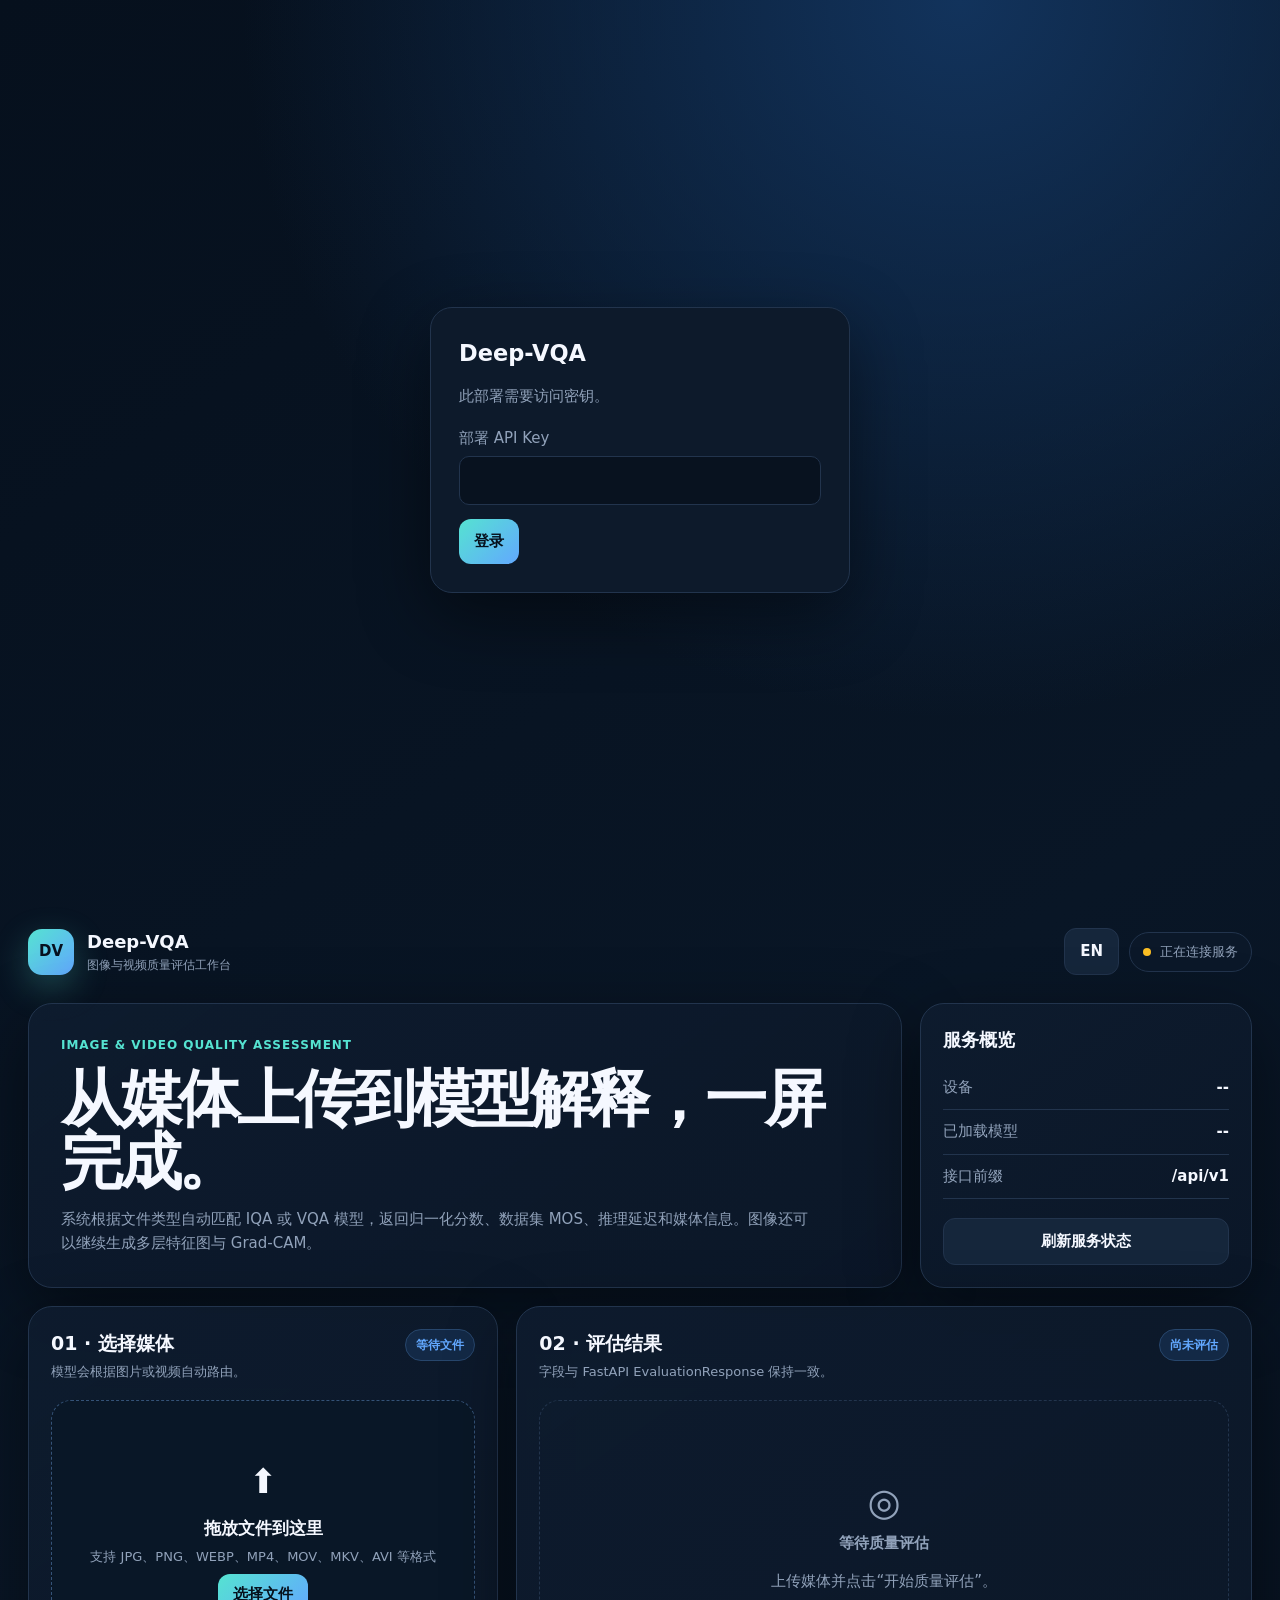
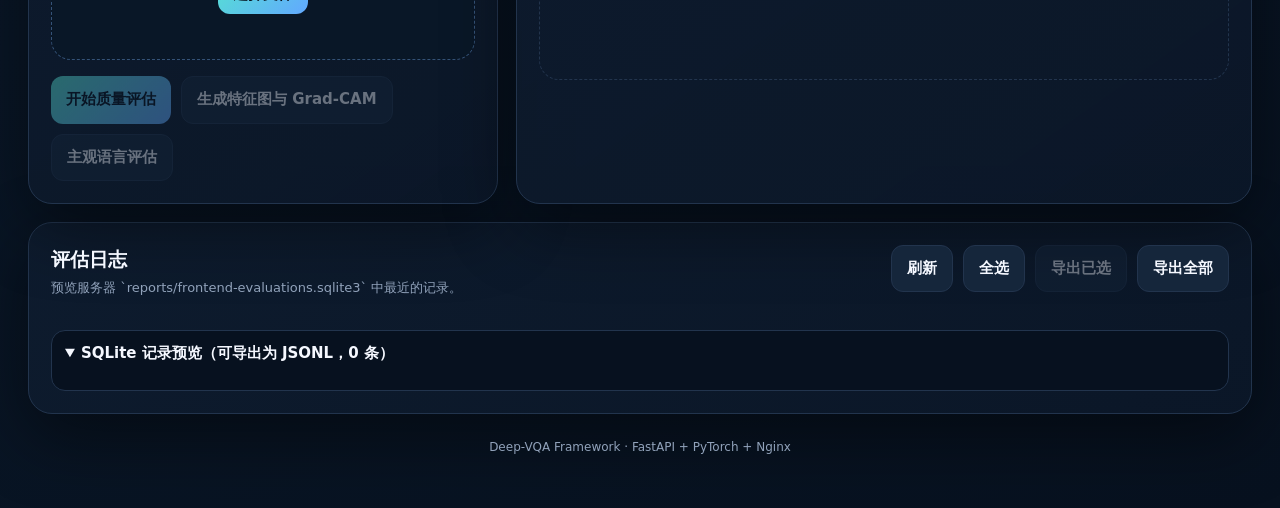
==== commit 65b29761: "revert: undo broken merge resolution" ====
--- a/frontend/index.html
+++ b/frontend/index.html
@@ -13,7 +13,6 @@
     .drop{min-height:260px;border:1.5px dashed #345277;border-radius:20px;display:grid;place-items:center;text-align:center;padding:24px;background:#091727;transition:.2s}.drop:hover,.drop.drag{border-color:var(--cyan);background:#0c2134}.drop input{display:none}.upload-icon{font-size:34px;margin-bottom:8px}.drop b{display:block;font-size:17px}.drop p{margin:5px 0 16px;color:var(--muted);font-size:13px}.btn{border:0;border-radius:12px;padding:11px 15px;font-weight:800;cursor:pointer;color:#06111d;background:linear-gradient(135deg,var(--cyan),var(--blue))}.btn:disabled{opacity:.4;cursor:not-allowed}.btn.alt{background:#15263b;color:var(--text);border:1px solid var(--line)}.actions{display:flex;gap:10px;flex-wrap:wrap;margin-top:16px}.preview{display:none;margin-top:14px;border:1px solid var(--line);border-radius:18px;overflow:hidden;background:#08121f}.preview.show{display:grid;grid-template-columns:150px 1fr}.preview-media{height:130px;background:#030912}.preview-media img,.preview-media video{width:100%;height:100%;object-fit:cover}.preview-info{padding:16px;display:grid;align-content:center}.preview-info b{overflow-wrap:anywhere}.preview-info span{color:var(--muted);font-size:13px;margin-top:6px}
     .models{display:grid;grid-template-columns:repeat(2,1fr);gap:10px;margin-bottom:16px}.model{border:1px solid var(--line);background:#0a1728;border-radius:16px;padding:14px}.model.active{border-color:var(--cyan);box-shadow:inset 0 0 0 1px var(--cyan)}.model-head{display:flex;justify-content:space-between;gap:10px}.model h3{margin:0;font-size:14px}.model p{margin:7px 0 0;color:var(--muted);font-size:12px}.model small{color:var(--cyan);font-weight:800}
     .empty{min-height:280px;border:1px dashed var(--line);border-radius:20px;display:grid;place-items:center;text-align:center;color:var(--muted);padding:30px}.result{display:none}.result.show{display:block}.score-zone{display:grid;grid-template-columns:.7fr 1.3fr;gap:12px}.score{border-radius:20px;padding:22px;background:linear-gradient(135deg,#2674d8,#23b7ad);color:#fff}.score span{font-size:12px;opacity:.8}.score strong{display:block;font-size:58px;line-height:1;margin:10px 0}.score small{opacity:.84}.facts{display:grid;grid-template-columns:repeat(2,1fr);gap:10px}.fact{padding:14px;border:1px solid var(--line);border-radius:16px;background:#091727}.fact span{display:block;color:var(--muted);font-size:11px}.fact strong{display:block;margin-top:4px;font-size:15px;overflow-wrap:anywhere}.meter{height:9px;background:#172940;border-radius:99px;overflow:hidden;margin-top:16px}.meter div{height:100%;background:linear-gradient(90deg,var(--blue),var(--cyan));width:0}
-<<<<<<< HEAD
     .viz{display:none;margin-top:16px}.viz.show{display:block}.viz-grid{display:grid;grid-template-columns:repeat(2,1fr);gap:12px}.viz-item{border:1px solid var(--line);border-radius:16px;overflow:hidden;background:#08121f}.viz-item img{display:block;width:100%;aspect-ratio:16/10;object-fit:contain;background:#02070c;cursor:zoom-in}.viz-item.original{border-color:#2b587e}.viz-item.original img{height:180px;aspect-ratio:auto;object-fit:contain;background:#030912}.viz-item b{display:block;padding:10px 12px;font-size:12px}.viz-hint{margin:8px 0 12px;color:var(--muted);font-size:12px}.notice{display:none;margin-top:12px;padding:11px 13px;border-radius:12px;background:#10243d;color:#b9d7ff;border:1px solid #244a74}.notice.show{display:block}.notice.error{background:#351725;color:#fecdd3;border-color:#6c273d}.loading{animation:pulse 1.1s infinite}@keyframes pulse{50%{opacity:.5}}.history{margin-top:18px}.history-list{display:grid;gap:8px;max-height:320px;overflow:auto}.history-item{display:flex;justify-content:space-between;gap:12px;align-items:center;padding:11px 12px;border:1px solid var(--line);border-radius:13px;background:#091727;color:var(--muted);font-size:12px;cursor:pointer}.history-item:hover{border-color:#3d608c}.history-item input{width:17px;height:17px;accent-color:var(--cyan)}.history-item-main{min-width:0;flex:1}.history-item strong{display:block;color:var(--text);font-size:13px;overflow-wrap:anywhere}.history-item-meta{display:block;margin-top:3px;overflow-wrap:anywhere}.history-score{color:var(--cyan);font-weight:800;white-space:nowrap}.history-empty{color:var(--muted);font-size:13px;padding:14px 0}.history-preview{margin-top:14px;border:1px solid var(--line);border-radius:14px;background:#07111f}.history-preview summary{cursor:pointer;padding:11px 13px;color:var(--text);font-weight:700}.history-preview pre{max-height:300px;overflow:auto;margin:0;padding:0 13px 13px;color:#b9d7ff;font:12px/1.55 ui-monospace,SFMono-Regular,Menlo,monospace;white-space:pre-wrap;overflow-wrap:anywhere}
     footer{color:var(--muted);text-align:center;font-size:12px;padding:24px}
     button:focus-visible,label:focus-visible{outline:3px solid var(--cyan);outline-offset:3px}.btn:focus-visible{box-shadow:0 0 0 4px #55e3d155}.sr-only{position:absolute;width:1px;height:1px;padding:0;margin:-1px;overflow:hidden;clip:rect(0,0,0,0);white-space:nowrap;border:0}@media(prefers-reduced-motion:reduce){*,*::before,*::after{animation-duration:.01ms!important;animation-iteration-count:1!important;transition-duration:.01ms!important}}@media(max-width:900px){.hero,.grid,.score-zone{grid-template-columns:1fr}.models{grid-template-columns:1fr}}@media(max-width:600px){.shell{padding:15px}.top{align-items:flex-start}.hero-main,.card{padding:17px;border-radius:18px}.preview.show,.facts,.viz-grid{grid-template-columns:1fr}.preview-media{height:200px}}
@@ -22,16 +21,10 @@
   </style>
   <style>
     .auth-gate{min-height:100vh;display:grid;place-items:center;padding:24px}.auth-card{width:min(420px,100%);padding:28px;border:1px solid var(--line);border-radius:22px;background:var(--panel);box-shadow:var(--shadow)}.auth-card h1{margin:0 0 8px}.auth-card p{color:var(--muted)}.auth-card label{display:block;margin:18px 0 6px;color:var(--muted)}.auth-card input{width:100%;padding:12px;border:1px solid var(--line);border-radius:10px;background:#08121f;color:var(--text);margin-bottom:14px}.auth-card .notice{display:none}
-=======
-    .viz{display:none;margin-top:16px}.viz.show{display:block}.viz-grid{display:grid;grid-template-columns:repeat(2,1fr);gap:12px}.viz-item{border:1px solid var(--line);border-radius:16px;overflow:hidden;background:#08121f}.viz-item img{display:block;width:100%;aspect-ratio:16/10;object-fit:contain;background:#02070c}.viz-item b{display:block;padding:10px 12px;font-size:12px}.notice{display:none;margin-top:12px;padding:11px 13px;border-radius:12px;background:#10243d;color:#b9d7ff;border:1px solid #244a74}.notice.show{display:block}.notice.error{background:#351725;color:#fecdd3;border-color:#6c273d}.loading{animation:pulse 1.1s infinite}@keyframes pulse{50%{opacity:.5}}.history{margin-top:18px}.history-list{display:grid;gap:8px;max-height:260px;overflow:auto}.history-item{display:flex;justify-content:space-between;gap:12px;align-items:center;padding:11px 12px;border:1px solid var(--line);border-radius:13px;background:#091727;color:var(--muted);font-size:12px}.history-item strong{display:block;color:var(--text);font-size:13px}.history-empty{color:var(--muted);font-size:13px;padding:14px 0}
-    footer{color:var(--muted);text-align:center;font-size:12px;padding:24px}
-    button:focus-visible,label:focus-visible{outline:3px solid var(--cyan);outline-offset:3px}.btn:focus-visible{box-shadow:0 0 0 4px #55e3d155}.sr-only{position:absolute;width:1px;height:1px;padding:0;margin:-1px;overflow:hidden;clip:rect(0,0,0,0);white-space:nowrap;border:0}@media(prefers-reduced-motion:reduce){*,*::before,*::after{animation-duration:.01ms!important;animation-iteration-count:1!important;transition-duration:.01ms!important}}@media(max-width:900px){.hero,.grid,.score-zone{grid-template-columns:1fr}.models{grid-template-columns:1fr}}@media(max-width:600px){.shell{padding:15px}.top{align-items:flex-start}.hero-main,.card{padding:17px;border-radius:18px}.preview.show,.facts,.viz-grid{grid-template-columns:1fr}.preview-media{height:200px}}
->>>>>>> origin/main
   </style>
 </head>
 <body>
 <a class="sr-only" href="#main-content">跳到主要内容 / Skip to content</a>
-<<<<<<< HEAD
 <section id="authGate" class="auth-gate" hidden>
   <div class="auth-card">
     <h1>Deep-VQA</h1><p>此部署需要访问密钥。</p>
@@ -41,8 +34,6 @@
     <div class="notice" id="loginNotice" role="alert"></div>
   </div>
 </section>
-=======
->>>>>>> origin/main
 <div class="shell">
   <header class="top"><div class="brand"><div class="logo" aria-hidden="true">DV</div><div><b>Deep-VQA</b><span>图像与视频质量评估工作台</span></div></div><div class="top-tools"><button class="btn alt" id="lang" type="button" aria-label="切换语言">EN</button><div class="status" id="status" role="status" aria-live="polite"><i class="dot" aria-hidden="true"></i><span>正在连接服务</span></div></div></header>
   <section class="hero">
@@ -55,18 +46,13 @@
       <label class="drop" id="drop" tabindex="0" role="button" aria-controls="file" aria-label="选择或拖放图片、视频文件"><input id="file" type="file" accept="image/*,video/*"><div><div class="upload-icon" aria-hidden="true">⬆</div><b>拖放文件到这里</b><p>支持 JPG、PNG、WEBP、MP4、MOV、MKV、AVI 等格式</p><span class="btn">选择文件</span></div></label>
       <div class="preview" id="preview"><div class="preview-media" id="previewMedia"></div><div class="preview-info"><b id="fileName"></b><span id="fileMeta"></span></div></div>
       <div class="models" id="models" aria-live="polite" aria-label="已加载模型"></div>
-<<<<<<< HEAD
       <div class="actions"><button class="btn" id="evaluate" disabled>开始质量评估</button><button class="btn alt" id="visualize" disabled>生成特征图与 Grad-CAM</button><button class="btn alt" id="subjectiveAssess" disabled>主观语言评估</button></div>
-=======
-      <div class="actions"><button class="btn" id="evaluate" disabled>开始质量评估</button><button class="btn alt" id="visualize" disabled>生成特征图与 Grad-CAM</button></div>
->>>>>>> origin/main
       <div class="notice" id="notice" role="alert" aria-live="assertive"></div>
     </section>
     <section class="card" aria-labelledby="result-title">
       <div class="title-row"><div><h2 id="result-title">02 · 评估结果</h2><p>字段与 FastAPI EvaluationResponse 保持一致。</p></div><span class="badge" id="resultBadge" role="status" aria-live="polite">尚未评估</span></div>
       <div class="empty" id="empty" role="status"><div><div style="font-size:38px" aria-hidden="true">◎</div><b>等待质量评估</b><p>上传媒体并点击“开始质量评估”。</p></div></div>
       <div class="result" id="result" aria-live="polite" aria-busy="false"><div class="score-zone"><div class="score"><span>数据集 MOS</span><strong id="mos" aria-label="数据集 MOS 分数">--</strong><small id="range">--</small><div class="meter" role="progressbar" aria-label="归一化质量分数" aria-valuemin="0" aria-valuemax="1" aria-valuenow="0"><div id="meter"></div></div></div><div class="facts"><div class="fact"><span>归一化分数</span><strong id="raw">--</strong></div><div class="fact"><span>推理延迟</span><strong id="latency">--</strong></div><div class="fact"><span>模型</span><strong id="modelName">--</strong></div><div class="fact"><span>Backbone</span><strong id="backbone">--</strong></div><div class="fact"><span>数据集</span><strong id="dataset">--</strong></div><div class="fact"><span>媒体尺寸</span><strong id="mediaSize">--</strong></div></div></div></div>
-<<<<<<< HEAD
       <div class="viz" id="viz"><div class="title-row" style="margin-top:20px"><div><h2>03 · 模型解释</h2><p id="vizMeta"></p></div></div><p class="viz-hint">原图已缩略用于对比；双击原图或任意特征图可放大查看。</p><div class="viz-grid" id="vizGrid"></div></div><div class="subjective-panel" id="subjectivePanel"><h3 id="subjectiveTitle">主观语言评估（Ollama）</h3><p id="subjectiveDescription"></p><div class="subjective-facts"><div class="subjective-fact"><span>小模型评分</span><strong id="subjectiveScore">--</strong></div><div class="subjective-fact"><span>贝叶斯主观评分</span><strong id="bayesianScore">--</strong></div><div class="subjective-fact"><span>95% 可信区间</span><strong id="bayesianInterval">--</strong></div></div></div>
     </section>
   </main>
@@ -83,32 +69,17 @@
   // reliably when the UI is served through the Nginx port mapping.
   checkAuth=async()=>{const response=await fetch(`${API}/auth/status`,{credentials:"same-origin",cache:"no-store"});const status=await response.json();if(!response.ok)throw new Error(status.detail||`认证状态请求失败（HTTP ${response.status}）`);if(!status.required||status.authenticated)return true;$("authGate").hidden=false;document.querySelector(".shell").hidden=true;$("loginButton").onclick=async()=>{const notice=$("loginNotice");notice.className="notice";try{const r=await fetch(`${API}/auth/login`,{method:"POST",credentials:"same-origin",cache:"no-store",headers:{"content-type":"application/json"},body:JSON.stringify({api_key:$("apiKey").value})});const d=await r.json();if(!r.ok)throw new Error(d.detail||`登录失败（HTTP ${r.status}）`);$("authGate").hidden=true;document.querySelector(".shell").hidden=false;window.scrollTo({top:0,behavior:"instant"});applyLanguage();renderHistory();await Promise.all([loadService(),loadHistory()])}catch(error){notice.textContent=error.message;notice.className="notice show error"}};return false};
   const state={file:null,models:[],modelId:null,url:null,lang:localStorage.getItem("deep-vqa-lang")||"zh",history:[],selectedHistory:new Set()};
-=======
-      <div class="viz" id="viz"><div class="title-row" style="margin-top:20px"><div><h2>03 · 模型解释</h2><p id="vizMeta"></p></div></div><div class="viz-grid" id="vizGrid"></div></div>
-    </section>
-  </main>
-  <section class="card history" aria-labelledby="history-title"><div class="title-row"><div><h2 id="history-title">历史记录</h2><p id="history-desc">记录保存在当前浏览器中。</p></div><div class="actions" style="margin:0"><button class="btn alt" id="exportHistory" type="button">导出</button><button class="btn alt" id="clearHistory" type="button">清空</button></div></div><div class="history-list" id="historyList" aria-live="polite"></div></section>
-  <footer>Deep-VQA Framework · FastAPI + PyTorch + Nginx</footer>
-</div>
-<script>
-  const API="/api/v1"; const $=id=>document.getElementById(id);
-  const state={file:null,models:[],modelId:null,url:null,lang:localStorage.getItem("deep-vqa-lang")||"zh",history:JSON.parse(localStorage.getItem("deep-vqa-history")||"[]")};
->>>>>>> origin/main
   const I18N={
     zh:{brand:"图像与视频质量评估工作台",hero:"从媒体上传到模型解释，一屏完成。",heroDesc:"系统根据文件类型自动匹配 IQA 或 VQA 模型，返回归一化分数、数据集 MOS、推理延迟和媒体信息。图像还可以继续生成多层特征图与 Grad-CAM。",overview:"服务概览",device:"设备",loaded:"已加载模型",prefix:"接口前缀",refresh:"刷新服务状态",select:"01 · 选择媒体",selectDesc:"模型会根据图片或视频自动路由。",waiting:"等待文件",drop:"拖放文件到这里",formats:"支持 JPG、PNG、WEBP、MP4、MOV、MKV、AVI 等格式",choose:"选择文件",evaluate:"开始质量评估",visualize:"生成特征图与 Grad-CAM",results:"02 · 评估结果",resultsDesc:"字段与 FastAPI EvaluationResponse 保持一致。",notEvaluated:"尚未评估",waitResult:"等待质量评估",waitHint:"上传媒体并点击“开始质量评估”。",mos:"数据集 MOS",raw:"归一化分数",latency:"推理延迟",model:"模型",dataset:"数据集",size:"媒体尺寸",interpret:"03 · 模型解释",connecting:"正在连接服务",ok:"服务正常",bad:"服务不可用",imageRoute:"IQA 图像路由",videoRoute:"VQA 视频路由",evaluating:"评估中…",done:"评估完成。",evalFailed:"评估失败",generating:"生成中…",vizDone:"解释性可视化已生成。",vizFailed:"可视化失败",apiFailed:"无法连接 API",levels:"个层级",range:"MOS 范围"},
     en:{brand:"Image & Video Quality Assessment",hero:"From media upload to model interpretation, in one workspace.",heroDesc:"The system automatically routes images to IQA and videos to VQA, returning normalized score, dataset MOS, latency and media metadata. Images can also generate multi-layer feature maps and Grad-CAM.",overview:"Service overview",device:"Device",loaded:"Loaded models",prefix:"API prefix",refresh:"Refresh service",select:"01 · Select media",selectDesc:"The model is selected automatically from the media type.",waiting:"Waiting for file",drop:"Drop a file here",formats:"Supports JPG, PNG, WEBP, MP4, MOV, MKV and AVI",choose:"Choose file",evaluate:"Evaluate quality",visualize:"Generate feature maps & Grad-CAM",results:"02 · Evaluation result",resultsDesc:"Fields are aligned with FastAPI EvaluationResponse.",notEvaluated:"Not evaluated",waitResult:"Waiting for evaluation",waitHint:"Upload media and select Evaluate quality.",mos:"Dataset MOS",raw:"Normalized score",latency:"Inference latency",model:"Model",dataset:"Dataset",size:"Media size",interpret:"03 · Model interpretation",connecting:"Connecting",ok:"Service ready",bad:"Service unavailable",imageRoute:"IQA image route",videoRoute:"VQA video route",evaluating:"Evaluating…",done:"Evaluation completed.",evalFailed:"Evaluation failed",generating:"Generating…",vizDone:"Interpretability visuals generated.",vizFailed:"Visualization failed",apiFailed:"Unable to connect to API",levels:"layers",range:"MOS range"}
   };
   const t=k=>I18N[state.lang][k];
-<<<<<<< HEAD
   const subjectiveText=()=>state.lang==="zh"?{button:"主观语言评估",title:"主观语言评估（Ollama）",running:"主观评估中…",done:"主观语言评估完成。",failed:"主观评估失败"}:{button:"Subjective assessment",title:"Subjective assessment (Ollama)",running:"Assessing subjectively…",done:"Subjective assessment completed.",failed:"Subjective assessment failed"};
   function setSubjectiveLanguage(){const text=subjectiveText();$("subjectiveAssess").textContent=text.button;$("subjectiveTitle").textContent=text.title}
-=======
->>>>>>> origin/main
   function applyLanguage(){document.documentElement.lang=state.lang==="zh"?"zh-CN":"en";$("lang").textContent=state.lang==="zh"?"EN":"中文";const map=[[".brand span","brand"],[".hero-main h1","hero"],[".hero-main p","heroDesc"],[".api-card h2","overview"],[".api-row:nth-child(2) span","device"],[".api-row:nth-child(3) span","loaded"],[".api-row:nth-child(4) span","prefix"],["#refresh","refresh"],["main .card:first-child .title-row h2","select"],["main .card:first-child .title-row p","selectDesc"],["#drop b","drop"],["#drop p","formats"],["#drop .btn","choose"],["#evaluate","evaluate"],["#visualize","visualize"],["main .card:last-child>.title-row h2","results"],["main .card:last-child>.title-row p","resultsDesc"],["#empty b","waitResult"],["#empty p","waitHint"],[".score span","mos"],[".fact:nth-child(1) span","raw"],[".fact:nth-child(2) span","latency"],[".fact:nth-child(3) span","model"],[".fact:nth-child(5) span","dataset"],[".fact:nth-child(6) span","size"],["#viz h2","interpret"]];map.forEach(([s,k])=>{const e=document.querySelector(s);if(e)e.textContent=t(k)});if(!state.file)$("routeBadge").textContent=t("waiting");if(!$("result").classList.contains("show"))$("resultBadge").textContent=t("notEvaluated");renderModels()}
   const imageExt=new Set(["jpg","jpeg","png","bmp","tiff","webp"]);
   function notify(text,error=false){const n=$("notice");n.textContent=text;n.className="notice show"+(error?" error":"")}
   function clearNotice(){$("notice").className="notice"}
-<<<<<<< HEAD
   function historyRecordId(record,index){return `${record.timestamp||""}:${record.file_hash||""}:${index}`}
   function historyNotice(text,error=false){const n=$("historyNotice");n.textContent=text;n.className="notice show"+(error?" error":"")}
   function renderHistory(){const box=$("historyList"),preview=$("historyPreview");box.replaceChildren();const records=state.history;if(!records.length){const empty=document.createElement("div");empty.className="history-empty";empty.textContent="暂无服务器 SQLite 评估记录。";box.append(empty)}records.forEach((record,index)=>{const id=historyRecordId(record,index),row=document.createElement("label"),check=document.createElement("input"),main=document.createElement("div"),name=document.createElement("strong"),meta=document.createElement("span"),score=document.createElement("span");row.className="history-item";check.type="checkbox";check.checked=state.selectedHistory.has(id);check.addEventListener("change",()=>{check.checked?state.selectedHistory.add(id):state.selectedHistory.delete(id);renderHistory()});main.className="history-item-main";name.textContent=record.file_name||"unknown file";meta.className="history-item-meta";meta.textContent=`${record.timestamp||"--"} · ${record.task_type||"--"} · ${record.model_used||"--"} · MOS ${record.mos_interval?.join("–")||"--"} · ${record.inference_time_ms??"--"} ms · ${record.file_hash||"--"}`;score.className="history-score";score.textContent=record.mos_score??"--";main.append(name,meta);row.append(check,main,score);box.append(row)});preview.textContent=records.length?records.map(record=>JSON.stringify(record)).join("\n"):"(empty SQLite store)";$("historyCount").textContent=String(records.length);const selected=state.history.filter((record,index)=>state.selectedHistory.has(historyRecordId(record,index)));$("exportSelected").disabled=!selected.length;$("selectAllHistory").textContent=records.length&&selected.length===records.length?"取消全选":"全选"}
@@ -135,19 +106,6 @@
   async function visualize(){if(!state.file||state.modelId!=="iqa")return;const btn=$("visualize");btn.disabled=true;btn.textContent=t("generating");clearNotice();try{const fd=new FormData();fd.append("file",state.file);const d=await jsonFetch(`${API}/visualizations?model_id=iqa`,{method:"POST",body:fd});const entries=[...Object.entries(d.feature_maps||{}),...(d.gradcam?[['Grad-CAM',d.gradcam]]:[])].filter(([,p])=>typeof p==="string"&&p);$("vizGrid").innerHTML=entries.map(([n,p])=>`<article class="viz-item"><img src="${assetUrl(p)}" alt="${n}"><b>${n}</b></article>`).join("");if(!entries.length)throw new Error("Visualization response did not contain image paths");$("vizMeta").textContent=`${(d.layers||[]).length} ${t("levels")} · score ${Number(d.score||0).toFixed(4)} · ${d.visualization_id||""}`;$("viz").classList.add("show");notify(t("vizDone"))}catch(e){notify(`${t("vizFailed")}：${e.message}`,true)}finally{btn.disabled=false;btn.textContent=t("visualize")}}
   const drop=$("drop"),file=$("file");file.onchange=()=>file.files[0]&&selectFile(file.files[0]);drop.addEventListener("keydown",e=>{if(e.key==="Enter"||e.key===" "){e.preventDefault();file.click()}});["dragenter","dragover"].forEach(e=>drop.addEventListener(e,x=>{x.preventDefault();drop.classList.add("drag")}));["dragleave","drop"].forEach(e=>drop.addEventListener(e,x=>{x.preventDefault();drop.classList.remove("drag")}));drop.addEventListener("drop",e=>e.dataTransfer.files[0]&&selectFile(e.dataTransfer.files[0]));$("evaluate").onclick=evaluate;$("visualize").onclick=visualize;$("refresh").onclick=loadService;$("refreshHistory").onclick=loadHistory;$("selectAllHistory").onclick=toggleAllHistory;$("exportSelected").onclick=exportSelectedHistory;$("exportAll").onclick=()=>downloadHistory(state.history,"deep-vqa-history-all.jsonl");$("lang").onclick=()=>{state.lang=state.lang==="zh"?"en":"zh";localStorage.setItem("deep-vqa-lang",state.lang);applyLanguage();loadService()};
   $("subjectiveAssess").onclick=subjectiveAssess;setSubjectiveLanguage();$("previewMedia").addEventListener("click",openLightbox);$("closeLightbox").onclick=closeLightbox;$("mediaLightbox").addEventListener("click",e=>{if(e.target.id==="mediaLightbox")closeLightbox()});document.addEventListener("keydown",e=>{if(e.key==="Escape")closeLightbox()});(async()=>{if(!await checkAuth())return;applyLanguage();renderHistory();await Promise.all([loadService(),loadHistory()])})();
-=======
-  function renderHistory(){const box=$("historyList");if(!state.history.length){box.innerHTML='<div class="history-empty">暂无历史评估记录。</div>';return}box.innerHTML=state.history.map(x=>`<div class="history-item"><div><strong>${x.filename}</strong><span>${x.modelId.toUpperCase()} · ${x.dataset} · ${x.time}</span></div><strong>${x.mos_score??"--"}</strong></div>`).join("")}
-  function saveHistory(item){state.history.unshift(item);state.history=state.history.slice(0,30);localStorage.setItem("deep-vqa-history",JSON.stringify(state.history));renderHistory()}
-  function exportHistory(){const blob=new Blob([JSON.stringify(state.history,null,2)],{type:"application/json"});const a=document.createElement("a");a.href=URL.createObjectURL(blob);a.download="deep-vqa-history.json";a.click();URL.revokeObjectURL(a.href)}
-  async function jsonFetch(url,options){const r=await fetch(url,options);let data={};try{data=await r.json()}catch{}if(!r.ok)throw new Error(data.detail||data.error||`HTTP ${r.status}`);return data}
-  async function loadService(){const s=$("status");s.className="status";s.querySelector("span").textContent=t("connecting");try{const [h,m]=await Promise.all([jsonFetch(`${API}/health`),jsonFetch(`${API}/models`)]);state.models=m.items;s.className="status ok";s.querySelector("span").textContent=t("ok");$("device").textContent=h.device;$("modelCount").textContent=m.count;renderModels()}catch(e){s.className="status bad";s.querySelector("span").textContent=t("bad");notify(`${t("apiFailed")}：${e.message}`,true)}}
-  function renderModels(){const box=$("models");box.innerHTML=state.models.map(m=>`<article class="model ${m.model_id===state.modelId?'active':''}" role="group" aria-label="${m.model_id.toUpperCase()} ${m.model_name}${m.model_id===state.modelId?'，当前匹配模型':''}"><div class="model-head"><h3>${m.model_id.toUpperCase()} · ${m.model_name}</h3><small>${m.media_type}</small></div><p>${m.backbone} · ${m.dataset}<br>MOS ${m.mos_min}–${m.mos_max}</p></article>`).join("")}
-  function selectFile(file){clearNotice();state.file=file;if(state.url)URL.revokeObjectURL(state.url);state.url=URL.createObjectURL(file);const ext=file.name.split(".").pop().toLowerCase();const isImage=file.type.startsWith("image/")||imageExt.has(ext);state.modelId=isImage?"iqa":"vqa";$("routeBadge").textContent=t(isImage?"imageRoute":"videoRoute");$("fileName").textContent=file.name;$("fileMeta").textContent=`${(file.size/1024/1024).toFixed(2)} MB · ${file.type||ext}`;$("previewMedia").innerHTML=isImage?`<img src="${state.url}" alt="preview">`:`<video src="${state.url}" controls muted></video>`;$("preview").classList.add("show");$("evaluate").disabled=false;$("visualize").disabled=!isImage;renderModels()}
-  async function evaluate(){if(!state.file)return;const btn=$("evaluate");btn.disabled=true;btn.textContent=t("evaluating");$("result").setAttribute("aria-busy","true");clearNotice();try{const fd=new FormData();fd.append("file",state.file);const d=await jsonFetch(`${API}/evaluations?model_id=${state.modelId}`,{method:"POST",body:fd,headers:{"X-Deep-VQA-Client":"frontend"}});$("empty").style.display="none";$("result").classList.add("show");$("resultBadge").textContent=d.evaluation_id;$("mos").textContent=d.mos_score??"--";$("range").textContent=`${t("range")} ${d.mos_min} – ${d.mos_max}`;$("raw").textContent=d.score.toFixed(4);$("latency").textContent=`${d.latency_ms} ms`;$("modelName").textContent=d.model_name;$("backbone").textContent=d.backbone;$("dataset").textContent=d.dataset;$("mediaSize").textContent=d.media_size;$("meter").style.width=`${Math.max(0,Math.min(100,d.score*100))}%`;$("meter").parentElement.setAttribute("aria-valuenow",d.score.toFixed(4));saveHistory({filename:state.file.name,modelId:state.modelId,dataset:d.dataset,mos_score:d.mos_score,time:new Date().toLocaleString()});notify(t("done"))}catch(e){notify(`${t("evalFailed")}：${e.message}`,true)}finally{$("result").setAttribute("aria-busy","false");btn.disabled=false;btn.textContent=t("evaluate")}}
-  function assetUrl(path){const marker="/results/";const i=path.indexOf(marker);return i>=0?path.slice(i):path}
-  async function visualize(){if(!state.file||state.modelId!=="iqa")return;const btn=$("visualize");btn.disabled=true;btn.textContent=t("generating");clearNotice();try{const fd=new FormData();fd.append("file",state.file);const d=await jsonFetch(`${API}/visualizations?model_id=iqa`,{method:"POST",body:fd});const entries=[...[...Object.entries(d.feature_maps)].map(([n,p])=>[n,p]),...[d.gradcam?[['Grad-CAM',d.gradcam]]:[]]];$("vizGrid").innerHTML=entries.map(([n,p])=>`<article class="viz-item"><img src="${assetUrl(p)}" alt="${n}"><b>${n}</b></article>`).join("");$("vizMeta").textContent=`${d.layers.length} ${t("levels")} · score ${d.score.toFixed(4)} · ${d.visualization_id}`;$("viz").classList.add("show");notify(t("vizDone"))}catch(e){notify(`${t("vizFailed")}：${e.message}`,true)}finally{btn.disabled=false;btn.textContent=t("visualize")}}
-  const drop=$("drop"),file=$("file");file.onchange=()=>file.files[0]&&selectFile(file.files[0]);drop.addEventListener("keydown",e=>{if(e.key==="Enter"||e.key===" "){e.preventDefault();file.click()}});["dragenter","dragover"].forEach(e=>drop.addEventListener(e,x=>{x.preventDefault();drop.classList.add("drag")}));["dragleave","drop"].forEach(e=>drop.addEventListener(e,x=>{x.preventDefault();drop.classList.remove("drag")}));drop.addEventListener("drop",e=>e.dataTransfer.files[0]&&selectFile(e.dataTransfer.files[0]));$("evaluate").onclick=evaluate;$("visualize").onclick=visualize;$("refresh").onclick=loadService;$("exportHistory").onclick=exportHistory;$("clearHistory").onclick=()=>{state.history=[];localStorage.removeItem("deep-vqa-history");renderHistory()};$("lang").onclick=()=>{state.lang=state.lang==="zh"?"en":"zh";localStorage.setItem("deep-vqa-lang",state.lang);applyLanguage();loadService()};applyLanguage();renderHistory();loadService();
->>>>>>> origin/main
 </script>
 </body>
 </html>
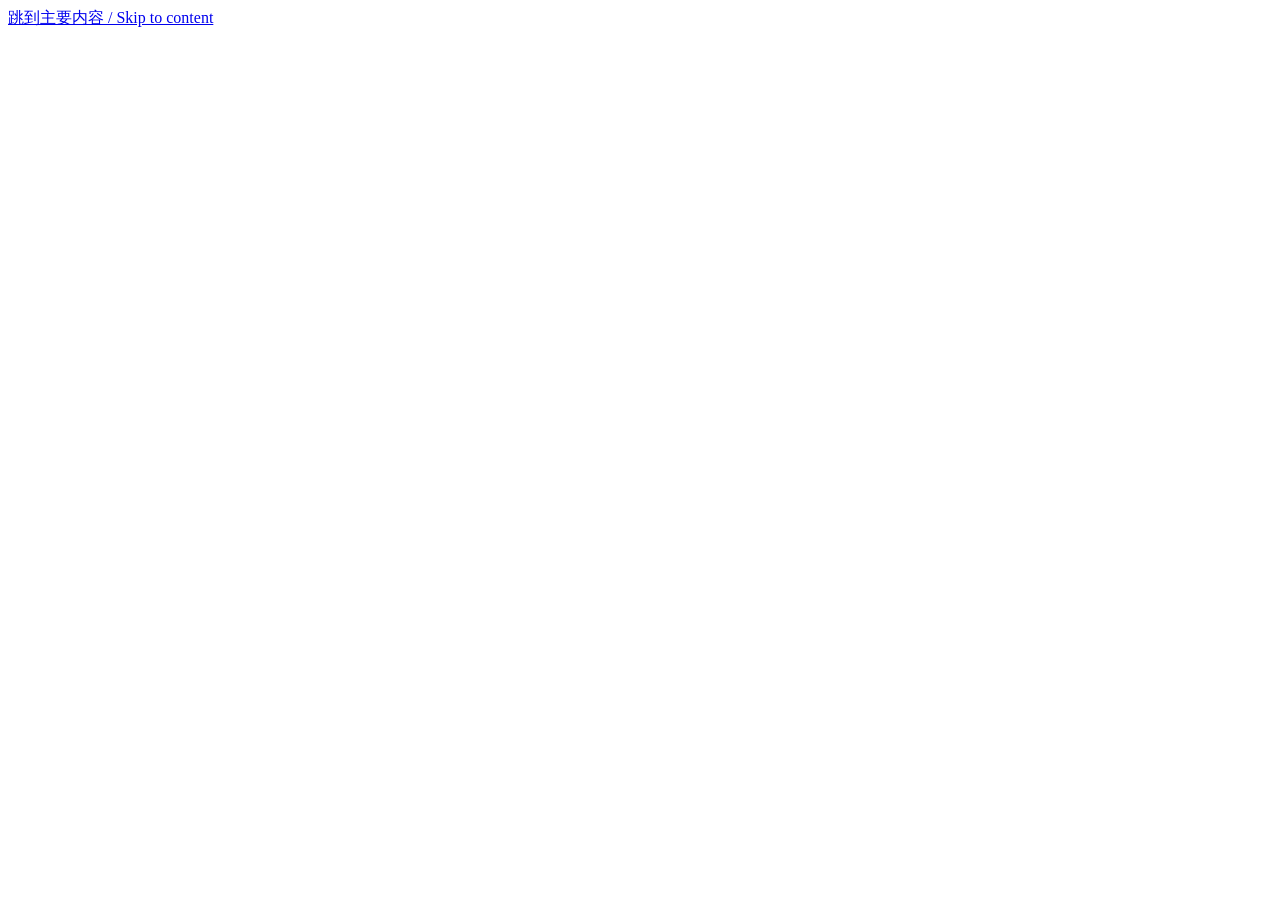
==== commit 175beb3b: "feat(web): add accounts auth, validated uploads, and scoped history" ====
--- a/frontend/index.html
+++ b/frontend/index.html
@@ -2,110 +2,250 @@
 <html lang="zh-CN">
 <head>
   <meta charset="utf-8">
-  <meta name="viewport" content="width=device-width,initial-scale=1">
+  <meta name="viewport" content="width=device-width, initial-scale=1">
+  <meta name="description" content="Deep-VQA image and video quality assessment workspace">
   <title>Deep-VQA · 质量评估工作台</title>
-  <style>
-    :root{--bg:#07111f;--panel:#0d1a2b;--panel2:#111f33;--line:#22344d;--text:#f5f8ff;--muted:#91a2ba;--blue:#62a8ff;--cyan:#55e3d1;--green:#4ade80;--red:#fb7185;--shadow:0 22px 70px #0007}
-    *{box-sizing:border-box}body{margin:0;font:15px/1.55 Inter,ui-sans-serif,system-ui,"PingFang SC","Microsoft YaHei",sans-serif;color:var(--text);background:radial-gradient(circle at 75% 0,#12335c 0,transparent 31%),linear-gradient(145deg,#06101d,#091626 55%,#07111f);min-height:100vh}.top-tools{display:flex;align-items:center;gap:10px}
-    button,input{font:inherit}.shell{max-width:1280px;margin:auto;padding:28px}.top{display:flex;justify-content:space-between;align-items:center;gap:20px;margin-bottom:28px}.brand{display:flex;align-items:center;gap:13px}.logo{width:46px;height:46px;border-radius:14px;display:grid;place-items:center;font-weight:900;color:#07111f;background:linear-gradient(135deg,var(--cyan),var(--blue));box-shadow:0 12px 34px #55e3d144}.brand b{font-size:18px}.brand span{display:block;color:var(--muted);font-size:12px}.status{display:flex;align-items:center;gap:9px;padding:9px 13px;border:1px solid var(--line);background:#0b1829;border-radius:999px;color:var(--muted);font-size:13px}.dot{width:8px;height:8px;border-radius:50%;background:#fbbf24}.status.ok .dot{background:var(--green);box-shadow:0 0 0 5px #4ade8020}.status.bad .dot{background:var(--red)}
-    .hero{display:grid;grid-template-columns:1.45fr .55fr;gap:18px;margin-bottom:18px}.hero-main,.card{border:1px solid var(--line);background:linear-gradient(145deg,#0e1c2fdd,#0b1728ee);border-radius:24px;box-shadow:var(--shadow)}.hero-main{padding:32px}.kicker{color:var(--cyan);font-weight:800;letter-spacing:.08em;text-transform:uppercase;font-size:12px}.hero h1{font-size:clamp(34px,5vw,62px);line-height:1.02;letter-spacing:-.055em;margin:12px 0 15px;max-width:820px}.hero p{color:var(--muted);max-width:760px;margin:0}.api-card{padding:24px;display:grid;align-content:space-between}.api-card h2{margin:0 0 12px;font-size:18px}.api-row{display:flex;justify-content:space-between;gap:12px;padding:10px 0;border-bottom:1px solid var(--line);color:var(--muted)}.api-row strong{color:var(--text);text-align:right}
-    .grid{display:grid;grid-template-columns:.78fr 1.22fr;gap:18px}.card{padding:22px}.title-row{display:flex;justify-content:space-between;align-items:start;gap:16px;margin-bottom:18px}.title-row h2{margin:0;font-size:19px}.title-row p{margin:4px 0 0;color:var(--muted);font-size:13px}.badge{padding:6px 10px;border-radius:999px;background:#132946;color:var(--blue);font-size:12px;font-weight:800;border:1px solid #27466c}
-    .drop{min-height:260px;border:1.5px dashed #345277;border-radius:20px;display:grid;place-items:center;text-align:center;padding:24px;background:#091727;transition:.2s}.drop:hover,.drop.drag{border-color:var(--cyan);background:#0c2134}.drop input{display:none}.upload-icon{font-size:34px;margin-bottom:8px}.drop b{display:block;font-size:17px}.drop p{margin:5px 0 16px;color:var(--muted);font-size:13px}.btn{border:0;border-radius:12px;padding:11px 15px;font-weight:800;cursor:pointer;color:#06111d;background:linear-gradient(135deg,var(--cyan),var(--blue))}.btn:disabled{opacity:.4;cursor:not-allowed}.btn.alt{background:#15263b;color:var(--text);border:1px solid var(--line)}.actions{display:flex;gap:10px;flex-wrap:wrap;margin-top:16px}.preview{display:none;margin-top:14px;border:1px solid var(--line);border-radius:18px;overflow:hidden;background:#08121f}.preview.show{display:grid;grid-template-columns:150px 1fr}.preview-media{height:130px;background:#030912}.preview-media img,.preview-media video{width:100%;height:100%;object-fit:cover}.preview-info{padding:16px;display:grid;align-content:center}.preview-info b{overflow-wrap:anywhere}.preview-info span{color:var(--muted);font-size:13px;margin-top:6px}
-    .models{display:grid;grid-template-columns:repeat(2,1fr);gap:10px;margin-bottom:16px}.model{border:1px solid var(--line);background:#0a1728;border-radius:16px;padding:14px}.model.active{border-color:var(--cyan);box-shadow:inset 0 0 0 1px var(--cyan)}.model-head{display:flex;justify-content:space-between;gap:10px}.model h3{margin:0;font-size:14px}.model p{margin:7px 0 0;color:var(--muted);font-size:12px}.model small{color:var(--cyan);font-weight:800}
-    .empty{min-height:280px;border:1px dashed var(--line);border-radius:20px;display:grid;place-items:center;text-align:center;color:var(--muted);padding:30px}.result{display:none}.result.show{display:block}.score-zone{display:grid;grid-template-columns:.7fr 1.3fr;gap:12px}.score{border-radius:20px;padding:22px;background:linear-gradient(135deg,#2674d8,#23b7ad);color:#fff}.score span{font-size:12px;opacity:.8}.score strong{display:block;font-size:58px;line-height:1;margin:10px 0}.score small{opacity:.84}.facts{display:grid;grid-template-columns:repeat(2,1fr);gap:10px}.fact{padding:14px;border:1px solid var(--line);border-radius:16px;background:#091727}.fact span{display:block;color:var(--muted);font-size:11px}.fact strong{display:block;margin-top:4px;font-size:15px;overflow-wrap:anywhere}.meter{height:9px;background:#172940;border-radius:99px;overflow:hidden;margin-top:16px}.meter div{height:100%;background:linear-gradient(90deg,var(--blue),var(--cyan));width:0}
-    .viz{display:none;margin-top:16px}.viz.show{display:block}.viz-grid{display:grid;grid-template-columns:repeat(2,1fr);gap:12px}.viz-item{border:1px solid var(--line);border-radius:16px;overflow:hidden;background:#08121f}.viz-item img{display:block;width:100%;aspect-ratio:16/10;object-fit:contain;background:#02070c;cursor:zoom-in}.viz-item.original{border-color:#2b587e}.viz-item.original img{height:180px;aspect-ratio:auto;object-fit:contain;background:#030912}.viz-item b{display:block;padding:10px 12px;font-size:12px}.viz-hint{margin:8px 0 12px;color:var(--muted);font-size:12px}.notice{display:none;margin-top:12px;padding:11px 13px;border-radius:12px;background:#10243d;color:#b9d7ff;border:1px solid #244a74}.notice.show{display:block}.notice.error{background:#351725;color:#fecdd3;border-color:#6c273d}.loading{animation:pulse 1.1s infinite}@keyframes pulse{50%{opacity:.5}}.history{margin-top:18px}.history-list{display:grid;gap:8px;max-height:320px;overflow:auto}.history-item{display:flex;justify-content:space-between;gap:12px;align-items:center;padding:11px 12px;border:1px solid var(--line);border-radius:13px;background:#091727;color:var(--muted);font-size:12px;cursor:pointer}.history-item:hover{border-color:#3d608c}.history-item input{width:17px;height:17px;accent-color:var(--cyan)}.history-item-main{min-width:0;flex:1}.history-item strong{display:block;color:var(--text);font-size:13px;overflow-wrap:anywhere}.history-item-meta{display:block;margin-top:3px;overflow-wrap:anywhere}.history-score{color:var(--cyan);font-weight:800;white-space:nowrap}.history-empty{color:var(--muted);font-size:13px;padding:14px 0}.history-preview{margin-top:14px;border:1px solid var(--line);border-radius:14px;background:#07111f}.history-preview summary{cursor:pointer;padding:11px 13px;color:var(--text);font-weight:700}.history-preview pre{max-height:300px;overflow:auto;margin:0;padding:0 13px 13px;color:#b9d7ff;font:12px/1.55 ui-monospace,SFMono-Regular,Menlo,monospace;white-space:pre-wrap;overflow-wrap:anywhere}
-    footer{color:var(--muted);text-align:center;font-size:12px;padding:24px}
-    button:focus-visible,label:focus-visible{outline:3px solid var(--cyan);outline-offset:3px}.btn:focus-visible{box-shadow:0 0 0 4px #55e3d155}.sr-only{position:absolute;width:1px;height:1px;padding:0;margin:-1px;overflow:hidden;clip:rect(0,0,0,0);white-space:nowrap;border:0}@media(prefers-reduced-motion:reduce){*,*::before,*::after{animation-duration:.01ms!important;animation-iteration-count:1!important;transition-duration:.01ms!important}}@media(max-width:900px){.hero,.grid,.score-zone{grid-template-columns:1fr}.models{grid-template-columns:1fr}}@media(max-width:600px){.shell{padding:15px}.top{align-items:flex-start}.hero-main,.card{padding:17px;border-radius:18px}.preview.show,.facts,.viz-grid{grid-template-columns:1fr}.preview-media{height:200px}}
-    .subjective-panel{display:none;margin-top:16px;padding:16px;border:1px solid #27466c;border-radius:16px;background:#0b1d31}.subjective-panel.show{display:block}.subjective-panel h3{margin:0 0 8px;font-size:15px;color:var(--cyan)}.subjective-panel p{margin:0 0 14px;color:#c7d5e8}.subjective-facts{display:grid;grid-template-columns:repeat(3,1fr);gap:10px}.subjective-fact{padding:11px;border:1px solid var(--line);border-radius:12px;background:#091727}.subjective-fact span{display:block;color:var(--muted);font-size:11px}.subjective-fact strong{display:block;margin-top:3px;color:var(--text);overflow-wrap:anywhere}@media(max-width:600px){.subjective-facts{grid-template-columns:1fr}}
-    .preview-media{cursor:zoom-in}.preview-media img,.preview-media video{max-width:100%;max-height:360px;object-fit:contain}.media-lightbox{display:none;position:fixed;inset:0;z-index:20;padding:32px;background:#02070ce8;align-items:center;justify-content:center}.media-lightbox.show{display:flex}.media-lightbox-content{max-width:min(96vw,1400px);max-height:90vh;display:flex;align-items:center;justify-content:center}.media-lightbox img,.media-lightbox video{max-width:96vw;max-height:88vh;object-fit:contain;box-shadow:0 12px 60px #000}.media-lightbox-close{position:fixed;top:16px;right:20px;border:1px solid #6e8fb8;border-radius:999px;background:#10243d;color:#fff;font-size:24px;width:42px;height:42px;cursor:pointer}
-  </style>
-  <style>
-    .auth-gate{min-height:100vh;display:grid;place-items:center;padding:24px}.auth-card{width:min(420px,100%);padding:28px;border:1px solid var(--line);border-radius:22px;background:var(--panel);box-shadow:var(--shadow)}.auth-card h1{margin:0 0 8px}.auth-card p{color:var(--muted)}.auth-card label{display:block;margin:18px 0 6px;color:var(--muted)}.auth-card input{width:100%;padding:12px;border:1px solid var(--line);border-radius:10px;background:#08121f;color:var(--text);margin-bottom:14px}.auth-card .notice{display:none}
-  </style>
+  <link rel="stylesheet" href="/styles.css">
+  <link rel="stylesheet" href="/visualization-overrides.css">
 </head>
 <body>
-<a class="sr-only" href="#main-content">跳到主要内容 / Skip to content</a>
-<section id="authGate" class="auth-gate" hidden>
-  <div class="auth-card">
-    <h1>Deep-VQA</h1><p>此部署需要访问密钥。</p>
-    <label for="apiKey">部署 API Key</label>
-    <input id="apiKey" type="password" autocomplete="current-password">
-    <button class="btn" id="loginButton" type="button">登录</button>
-    <div class="notice" id="loginNotice" role="alert"></div>
+  <a class="sr-only" href="#main-content">跳到主要内容 / Skip to content</a>
+
+  <div class="shell" id="workspace" hidden>
+    <header class="top">
+      <div class="brand">
+        <div class="logo" aria-hidden="true">DV</div>
+        <div>
+          <strong>Deep-VQA</strong>
+          <span data-i18n="brandSubtitle">图像与视频质量评估工作台</span>
+        </div>
+      </div>
+
+      <div class="top-tools">
+        <button class="btn alt compact-button" id="languageButton" type="button">EN</button>
+        <span class="account-email" id="accountEmail" hidden></span>
+        <button
+          class="btn alt compact-button"
+          id="logoutButton"
+          type="button"
+          data-i18n="logout"
+          hidden
+        >
+          退出登录
+        </button>
+        <div class="status" id="status" role="status" aria-live="polite">
+          <i class="dot" aria-hidden="true"></i>
+          <span data-i18n="connecting">正在连接服务</span>
+        </div>
+      </div>
+    </header>
+
+    <section class="hero">
+      <div class="hero-main">
+        <div class="kicker">Image &amp; video quality assessment</div>
+        <h1 data-i18n="heroTitle">从媒体上传到质量评估与响应可视化，一屏完成。</h1>
+        <p data-i18n="heroDescription">
+          系统根据文件类型自动匹配 IQA 或 VQA 模型，返回归一化分数、数据集 MOS、推理延迟和媒体信息。图像还可以生成特征图与 Grad-CAM。
+        </p>
+      </div>
+
+      <aside class="api-card card">
+        <h2 data-i18n="serviceOverview">服务概览</h2>
+        <div class="api-row">
+          <span data-i18n="device">设备</span>
+          <strong id="device">--</strong>
+        </div>
+        <div class="api-row">
+          <span data-i18n="loadedModels">已加载模型</span>
+          <strong id="modelCount">--</strong>
+        </div>
+        <div class="api-row">
+          <span>API</span>
+          <strong id="apiBase">--</strong>
+        </div>
+        <button class="btn alt" id="refreshButton" type="button" data-i18n="refresh">
+          刷新服务状态
+        </button>
+      </aside>
+    </section>
+
+    <main class="grid" id="main-content">
+      <section class="card" aria-labelledby="inputTitle">
+        <div class="title-row">
+          <div>
+            <h2 id="inputTitle" data-i18n="selectMedia">01 · 选择媒体</h2>
+            <p data-i18n="selectMediaDescription">模型会根据图片或视频自动路由。</p>
+          </div>
+          <span class="badge" id="routeBadge" role="status">等待文件</span>
+        </div>
+
+        <label class="drop" id="dropZone" tabindex="0" role="button" aria-controls="mediaFile">
+          <input id="mediaFile" type="file" accept="image/*,video/*">
+          <div>
+            <svg class="interface-icon upload-icon" viewBox="0 0 24 24" aria-hidden="true">
+              <path d="M12 16V4M7 9l5-5 5 5M5 15v4h14v-4"></path>
+            </svg>
+            <strong data-i18n="dropMedia">拖放文件到这里</strong>
+            <p data-i18n="supportedFormats">支持 JPG、PNG、WEBP、MP4、MOV、MKV、AVI 等格式</p>
+            <span class="btn" data-i18n="chooseFile">选择文件</span>
+          </div>
+        </label>
+
+        <div class="preview" id="mediaPreview" hidden>
+          <div class="preview-media" id="previewMedia"></div>
+          <div class="preview-info">
+            <strong id="fileName"></strong>
+            <span id="fileMeta"></span>
+          </div>
+        </div>
+
+        <div class="models" id="models" aria-live="polite"></div>
+        <div class="actions">
+          <button class="btn" id="evaluateButton" type="button" disabled data-i18n="evaluate">
+            开始质量评估
+          </button>
+          <button
+            class="btn alt"
+            id="visualizeButton"
+            type="button"
+            disabled
+            data-i18n="visualize"
+          >
+            生成特征图与 Grad-CAM
+          </button>
+        </div>
+        <div class="notice" id="notice" role="alert" aria-live="assertive"></div>
+      </section>
+
+      <section class="card result-card" id="resultPanel" aria-labelledby="resultTitle">
+        <div class="title-row">
+          <div>
+            <h2 id="resultTitle" data-i18n="resultTitle">02 · 评估结果</h2>
+            <p data-i18n="resultDescription">字段与 FastAPI EvaluationResponse 保持一致。</p>
+          </div>
+          <span class="badge" id="resultBadge" role="status">尚未评估</span>
+        </div>
+
+        <div class="empty" id="emptyResult">
+          <div>
+            <svg class="interface-icon empty-icon" viewBox="0 0 24 24" aria-hidden="true">
+              <path d="M4 19V8M10 19V4M16 19v-7M22 19V6"></path>
+            </svg>
+            <strong data-i18n="waitingForEvaluation">等待质量评估</strong>
+            <p data-i18n="waitingHint">上传媒体并点击“开始质量评估”。</p>
+          </div>
+        </div>
+
+        <div
+          class="evaluation-loading"
+          id="evaluationLoading"
+          role="status"
+          aria-live="polite"
+          hidden
+        >
+          <div class="loading-heading">
+            <svg class="interface-icon loading-icon" viewBox="0 0 24 24" aria-hidden="true">
+              <path d="M12 3a9 9 0 1 0 9 9"></path>
+            </svg>
+            <div>
+              <strong data-i18n="evaluatingMedia">模型正在评估媒体</strong>
+              <span data-i18n="evaluatingHint">视频推理可能需要更长时间。</span>
+            </div>
+          </div>
+          <div class="loading-progress" aria-hidden="true"><span></span></div>
+          <div class="skeleton-grid" aria-hidden="true">
+            <div class="skeleton skeleton-score"></div>
+            <div class="skeleton-facts">
+              <div class="skeleton"></div>
+              <div class="skeleton"></div>
+              <div class="skeleton"></div>
+              <div class="skeleton"></div>
+            </div>
+          </div>
+        </div>
+
+        <div class="result" id="result" aria-live="polite" hidden>
+          <div class="score-zone">
+            <div class="score">
+              <span data-i18n="datasetMos">数据集 MOS</span>
+              <strong id="mos">--</strong>
+              <small id="mosRange">--</small>
+              <div
+                class="meter"
+                role="progressbar"
+                aria-valuemin="0"
+                aria-valuemax="1"
+                aria-valuenow="0"
+              >
+                <div id="meter"></div>
+              </div>
+            </div>
+            <div class="facts">
+              <div class="fact"><span data-i18n="normalizedScore">归一化分数</span><strong id="score">--</strong></div>
+              <div class="fact"><span data-i18n="latency">推理延迟</span><strong id="latency">--</strong></div>
+              <div class="fact"><span data-i18n="model">模型</span><strong id="modelName">--</strong></div>
+              <div class="fact"><span>Backbone</span><strong id="backbone">--</strong></div>
+              <div class="fact"><span data-i18n="dataset">数据集</span><strong id="dataset">--</strong></div>
+              <div class="fact"><span data-i18n="mediaSize">媒体尺寸</span><strong id="mediaSize">--</strong></div>
+            </div>
+          </div>
+        </div>
+
+        <section class="viz" id="visualization" hidden aria-labelledby="visualizationTitle">
+          <div class="title-row">
+            <div>
+              <h2 id="visualizationTitle" data-i18n="interpretation">03 · 响应可视化</h2>
+              <p id="visualizationMeta"></p>
+            </div>
+          </div>
+          <p class="viz-hint" data-i18n="doubleClickHint">双击任意图像可放大查看。</p>
+          <div id="comparisonRows"></div>
+        </section>
+      </section>
+    </main>
+
+    <section class="card history" id="historySection" aria-labelledby="historyTitle" hidden>
+      <div class="title-row">
+        <div>
+          <h2 id="historyTitle" data-i18n="history">评估日志</h2>
+          <p data-i18n="historyDescription">当前浏览器会话的服务器端 SQLite 记录。</p>
+        </div>
+        <div class="actions compact">
+          <button class="btn alt" id="refreshHistoryButton" type="button" data-i18n="refresh">刷新</button>
+          <button class="btn alt" id="selectAllButton" type="button" data-i18n="selectAll" disabled>全选</button>
+          <button class="btn alt" id="exportSelectedButton" type="button" disabled data-i18n="exportSelected">导出已选</button>
+          <button class="btn alt" id="exportAllButton" type="button" disabled data-i18n="exportAll">导出全部</button>
+        </div>
+      </div>
+      <div class="notice" id="historyNotice" role="status"></div>
+      <div class="history-list" id="historyList"></div>
+      <details class="history-preview">
+        <summary>
+          <span data-i18n="historyPreview">SQLite 记录预览</span>
+          （<span id="historyCount">0</span>）
+        </summary>
+        <pre id="historyPreview"></pre>
+      </details>
+    </section>
+
+    <footer>
+      Deep-VQA Framework · FastAPI + PyTorch + Nginx ·
+      <a href="https://github.com/autentisitet/deep-vqa-framework/blob/main/docs/deployment.md" target="_blank" rel="noopener noreferrer">Deployment</a>
+    </footer>
   </div>
-</section>
-<div class="shell">
-  <header class="top"><div class="brand"><div class="logo" aria-hidden="true">DV</div><div><b>Deep-VQA</b><span>图像与视频质量评估工作台</span></div></div><div class="top-tools"><button class="btn alt" id="lang" type="button" aria-label="切换语言">EN</button><div class="status" id="status" role="status" aria-live="polite"><i class="dot" aria-hidden="true"></i><span>正在连接服务</span></div></div></header>
-  <section class="hero">
-    <div class="hero-main"><div class="kicker">Image &amp; video quality assessment</div><h1>从媒体上传到模型解释，一屏完成。</h1><p>系统根据文件类型自动匹配 IQA 或 VQA 模型，返回归一化分数、数据集 MOS、推理延迟和媒体信息。图像还可以继续生成多层特征图与 Grad-CAM。</p></div>
-    <aside class="api-card card"><div><h2>服务概览</h2><div class="api-row"><span>设备</span><strong id="device">--</strong></div><div class="api-row"><span>已加载模型</span><strong id="modelCount">--</strong></div><div class="api-row"><span>接口前缀</span><strong>/api/v1</strong></div></div><button class="btn alt" id="refresh">刷新服务状态</button></aside>
-  </section>
-  <main class="grid" id="main-content">
-    <section class="card" aria-labelledby="input-title">
-      <div class="title-row"><div><h2 id="input-title">01 · 选择媒体</h2><p>模型会根据图片或视频自动路由。</p></div><span class="badge" id="routeBadge" role="status" aria-live="polite">等待文件</span></div>
-      <label class="drop" id="drop" tabindex="0" role="button" aria-controls="file" aria-label="选择或拖放图片、视频文件"><input id="file" type="file" accept="image/*,video/*"><div><div class="upload-icon" aria-hidden="true">⬆</div><b>拖放文件到这里</b><p>支持 JPG、PNG、WEBP、MP4、MOV、MKV、AVI 等格式</p><span class="btn">选择文件</span></div></label>
-      <div class="preview" id="preview"><div class="preview-media" id="previewMedia"></div><div class="preview-info"><b id="fileName"></b><span id="fileMeta"></span></div></div>
-      <div class="models" id="models" aria-live="polite" aria-label="已加载模型"></div>
-      <div class="actions"><button class="btn" id="evaluate" disabled>开始质量评估</button><button class="btn alt" id="visualize" disabled>生成特征图与 Grad-CAM</button><button class="btn alt" id="subjectiveAssess" disabled>主观语言评估</button></div>
-      <div class="notice" id="notice" role="alert" aria-live="assertive"></div>
-    </section>
-    <section class="card" aria-labelledby="result-title">
-      <div class="title-row"><div><h2 id="result-title">02 · 评估结果</h2><p>字段与 FastAPI EvaluationResponse 保持一致。</p></div><span class="badge" id="resultBadge" role="status" aria-live="polite">尚未评估</span></div>
-      <div class="empty" id="empty" role="status"><div><div style="font-size:38px" aria-hidden="true">◎</div><b>等待质量评估</b><p>上传媒体并点击“开始质量评估”。</p></div></div>
-      <div class="result" id="result" aria-live="polite" aria-busy="false"><div class="score-zone"><div class="score"><span>数据集 MOS</span><strong id="mos" aria-label="数据集 MOS 分数">--</strong><small id="range">--</small><div class="meter" role="progressbar" aria-label="归一化质量分数" aria-valuemin="0" aria-valuemax="1" aria-valuenow="0"><div id="meter"></div></div></div><div class="facts"><div class="fact"><span>归一化分数</span><strong id="raw">--</strong></div><div class="fact"><span>推理延迟</span><strong id="latency">--</strong></div><div class="fact"><span>模型</span><strong id="modelName">--</strong></div><div class="fact"><span>Backbone</span><strong id="backbone">--</strong></div><div class="fact"><span>数据集</span><strong id="dataset">--</strong></div><div class="fact"><span>媒体尺寸</span><strong id="mediaSize">--</strong></div></div></div></div>
-      <div class="viz" id="viz"><div class="title-row" style="margin-top:20px"><div><h2>03 · 模型解释</h2><p id="vizMeta"></p></div></div><p class="viz-hint">原图已缩略用于对比；双击原图或任意特征图可放大查看。</p><div class="viz-grid" id="vizGrid"></div></div><div class="subjective-panel" id="subjectivePanel"><h3 id="subjectiveTitle">主观语言评估（Ollama）</h3><p id="subjectiveDescription"></p><div class="subjective-facts"><div class="subjective-fact"><span>小模型评分</span><strong id="subjectiveScore">--</strong></div><div class="subjective-fact"><span>贝叶斯主观评分</span><strong id="bayesianScore">--</strong></div><div class="subjective-fact"><span>95% 可信区间</span><strong id="bayesianInterval">--</strong></div></div></div>
-    </section>
-  </main>
-  <section class="card history" aria-labelledby="history-title"><div class="title-row"><div><h2 id="history-title">评估日志</h2><p id="history-desc">预览服务器 `reports/frontend-evaluations.sqlite3` 中最近的记录。</p></div><div class="actions" style="margin:0"><button class="btn alt" id="refreshHistory" type="button">刷新</button><button class="btn alt" id="selectAllHistory" type="button">全选</button><button class="btn alt" id="exportSelected" type="button" disabled>导出已选</button><button class="btn alt" id="exportAll" type="button">导出全部</button></div></div><div class="notice" id="historyNotice" role="status" aria-live="polite"></div><div class="history-list" id="historyList" aria-live="polite"></div><details class="history-preview" open><summary>SQLite 记录预览（可导出为 JSONL，<span id="historyCount">0</span> 条）</summary><pre id="historyPreview"></pre></details></section>
-  <footer>Deep-VQA Framework · FastAPI + PyTorch + Nginx</footer>
-</div>
-<div class="media-lightbox" id="mediaLightbox" role="dialog" aria-modal="true" aria-label="媒体放大预览"><button class="media-lightbox-close" id="closeLightbox" type="button" aria-label="关闭放大预览">×</button><div class="media-lightbox-content" id="lightboxContent"></div></div>
-<script>
-  const API="/api/v1"; const $=id=>document.getElementById(id); const SESSION_KEY="deep-vqa-session-id";
-  const sessionId=localStorage.getItem(SESSION_KEY)||(crypto.randomUUID?crypto.randomUUID():`${Date.now()}-${Math.random().toString(16).slice(2)}`); localStorage.setItem(SESSION_KEY,sessionId);
-  const sessionHeaders=()=>({"X-Deep-VQA-Session":sessionId});
-  async function checkAuth(){const response=await fetch(`${API}/auth/status`);const status=await response.json();if(!status.required||status.authenticated)return true;$("authGate").hidden=false;document.querySelector(".shell").hidden=true;$("loginButton").onclick=async()=>{const notice=$("loginNotice");notice.className="notice";try{const r=await fetch(`${API}/auth/login`,{method:"POST",headers:{"content-type":"application/json"},body:JSON.stringify({api_key:$("apiKey").value})});const d=await r.json();if(!r.ok)throw new Error(d.detail||"登录失败");location.reload()}catch(error){notice.textContent=error.message;notice.className="notice show error"}};return false}
-  // Keep auth requests explicitly same-origin so the HttpOnly cookie is sent
-  // reliably when the UI is served through the Nginx port mapping.
-  checkAuth=async()=>{const response=await fetch(`${API}/auth/status`,{credentials:"same-origin",cache:"no-store"});const status=await response.json();if(!response.ok)throw new Error(status.detail||`认证状态请求失败（HTTP ${response.status}）`);if(!status.required||status.authenticated)return true;$("authGate").hidden=false;document.querySelector(".shell").hidden=true;$("loginButton").onclick=async()=>{const notice=$("loginNotice");notice.className="notice";try{const r=await fetch(`${API}/auth/login`,{method:"POST",credentials:"same-origin",cache:"no-store",headers:{"content-type":"application/json"},body:JSON.stringify({api_key:$("apiKey").value})});const d=await r.json();if(!r.ok)throw new Error(d.detail||`登录失败（HTTP ${r.status}）`);$("authGate").hidden=true;document.querySelector(".shell").hidden=false;window.scrollTo({top:0,behavior:"instant"});applyLanguage();renderHistory();await Promise.all([loadService(),loadHistory()])}catch(error){notice.textContent=error.message;notice.className="notice show error"}};return false};
-  const state={file:null,models:[],modelId:null,url:null,lang:localStorage.getItem("deep-vqa-lang")||"zh",history:[],selectedHistory:new Set()};
-  const I18N={
-    zh:{brand:"图像与视频质量评估工作台",hero:"从媒体上传到模型解释，一屏完成。",heroDesc:"系统根据文件类型自动匹配 IQA 或 VQA 模型，返回归一化分数、数据集 MOS、推理延迟和媒体信息。图像还可以继续生成多层特征图与 Grad-CAM。",overview:"服务概览",device:"设备",loaded:"已加载模型",prefix:"接口前缀",refresh:"刷新服务状态",select:"01 · 选择媒体",selectDesc:"模型会根据图片或视频自动路由。",waiting:"等待文件",drop:"拖放文件到这里",formats:"支持 JPG、PNG、WEBP、MP4、MOV、MKV、AVI 等格式",choose:"选择文件",evaluate:"开始质量评估",visualize:"生成特征图与 Grad-CAM",results:"02 · 评估结果",resultsDesc:"字段与 FastAPI EvaluationResponse 保持一致。",notEvaluated:"尚未评估",waitResult:"等待质量评估",waitHint:"上传媒体并点击“开始质量评估”。",mos:"数据集 MOS",raw:"归一化分数",latency:"推理延迟",model:"模型",dataset:"数据集",size:"媒体尺寸",interpret:"03 · 模型解释",connecting:"正在连接服务",ok:"服务正常",bad:"服务不可用",imageRoute:"IQA 图像路由",videoRoute:"VQA 视频路由",evaluating:"评估中…",done:"评估完成。",evalFailed:"评估失败",generating:"生成中…",vizDone:"解释性可视化已生成。",vizFailed:"可视化失败",apiFailed:"无法连接 API",levels:"个层级",range:"MOS 范围"},
-    en:{brand:"Image & Video Quality Assessment",hero:"From media upload to model interpretation, in one workspace.",heroDesc:"The system automatically routes images to IQA and videos to VQA, returning normalized score, dataset MOS, latency and media metadata. Images can also generate multi-layer feature maps and Grad-CAM.",overview:"Service overview",device:"Device",loaded:"Loaded models",prefix:"API prefix",refresh:"Refresh service",select:"01 · Select media",selectDesc:"The model is selected automatically from the media type.",waiting:"Waiting for file",drop:"Drop a file here",formats:"Supports JPG, PNG, WEBP, MP4, MOV, MKV and AVI",choose:"Choose file",evaluate:"Evaluate quality",visualize:"Generate feature maps & Grad-CAM",results:"02 · Evaluation result",resultsDesc:"Fields are aligned with FastAPI EvaluationResponse.",notEvaluated:"Not evaluated",waitResult:"Waiting for evaluation",waitHint:"Upload media and select Evaluate quality.",mos:"Dataset MOS",raw:"Normalized score",latency:"Inference latency",model:"Model",dataset:"Dataset",size:"Media size",interpret:"03 · Model interpretation",connecting:"Connecting",ok:"Service ready",bad:"Service unavailable",imageRoute:"IQA image route",videoRoute:"VQA video route",evaluating:"Evaluating…",done:"Evaluation completed.",evalFailed:"Evaluation failed",generating:"Generating…",vizDone:"Interpretability visuals generated.",vizFailed:"Visualization failed",apiFailed:"Unable to connect to API",levels:"layers",range:"MOS range"}
-  };
-  const t=k=>I18N[state.lang][k];
-  const subjectiveText=()=>state.lang==="zh"?{button:"主观语言评估",title:"主观语言评估（Ollama）",running:"主观评估中…",done:"主观语言评估完成。",failed:"主观评估失败"}:{button:"Subjective assessment",title:"Subjective assessment (Ollama)",running:"Assessing subjectively…",done:"Subjective assessment completed.",failed:"Subjective assessment failed"};
-  function setSubjectiveLanguage(){const text=subjectiveText();$("subjectiveAssess").textContent=text.button;$("subjectiveTitle").textContent=text.title}
-  function applyLanguage(){document.documentElement.lang=state.lang==="zh"?"zh-CN":"en";$("lang").textContent=state.lang==="zh"?"EN":"中文";const map=[[".brand span","brand"],[".hero-main h1","hero"],[".hero-main p","heroDesc"],[".api-card h2","overview"],[".api-row:nth-child(2) span","device"],[".api-row:nth-child(3) span","loaded"],[".api-row:nth-child(4) span","prefix"],["#refresh","refresh"],["main .card:first-child .title-row h2","select"],["main .card:first-child .title-row p","selectDesc"],["#drop b","drop"],["#drop p","formats"],["#drop .btn","choose"],["#evaluate","evaluate"],["#visualize","visualize"],["main .card:last-child>.title-row h2","results"],["main .card:last-child>.title-row p","resultsDesc"],["#empty b","waitResult"],["#empty p","waitHint"],[".score span","mos"],[".fact:nth-child(1) span","raw"],[".fact:nth-child(2) span","latency"],[".fact:nth-child(3) span","model"],[".fact:nth-child(5) span","dataset"],[".fact:nth-child(6) span","size"],["#viz h2","interpret"]];map.forEach(([s,k])=>{const e=document.querySelector(s);if(e)e.textContent=t(k)});if(!state.file)$("routeBadge").textContent=t("waiting");if(!$("result").classList.contains("show"))$("resultBadge").textContent=t("notEvaluated");renderModels()}
-  const imageExt=new Set(["jpg","jpeg","png","bmp","tiff","webp"]);
-  function notify(text,error=false){const n=$("notice");n.textContent=text;n.className="notice show"+(error?" error":"")}
-  function clearNotice(){$("notice").className="notice"}
-  function historyRecordId(record,index){return `${record.timestamp||""}:${record.file_hash||""}:${index}`}
-  function historyNotice(text,error=false){const n=$("historyNotice");n.textContent=text;n.className="notice show"+(error?" error":"")}
-  function renderHistory(){const box=$("historyList"),preview=$("historyPreview");box.replaceChildren();const records=state.history;if(!records.length){const empty=document.createElement("div");empty.className="history-empty";empty.textContent="暂无服务器 SQLite 评估记录。";box.append(empty)}records.forEach((record,index)=>{const id=historyRecordId(record,index),row=document.createElement("label"),check=document.createElement("input"),main=document.createElement("div"),name=document.createElement("strong"),meta=document.createElement("span"),score=document.createElement("span");row.className="history-item";check.type="checkbox";check.checked=state.selectedHistory.has(id);check.addEventListener("change",()=>{check.checked?state.selectedHistory.add(id):state.selectedHistory.delete(id);renderHistory()});main.className="history-item-main";name.textContent=record.file_name||"unknown file";meta.className="history-item-meta";meta.textContent=`${record.timestamp||"--"} · ${record.task_type||"--"} · ${record.model_used||"--"} · MOS ${record.mos_interval?.join("–")||"--"} · ${record.inference_time_ms??"--"} ms · ${record.file_hash||"--"}`;score.className="history-score";score.textContent=record.mos_score??"--";main.append(name,meta);row.append(check,main,score);box.append(row)});preview.textContent=records.length?records.map(record=>JSON.stringify(record)).join("\n"):"(empty SQLite store)";$("historyCount").textContent=String(records.length);const selected=state.history.filter((record,index)=>state.selectedHistory.has(historyRecordId(record,index)));$("exportSelected").disabled=!selected.length;$("selectAllHistory").textContent=records.length&&selected.length===records.length?"取消全选":"全选"}
-  async function loadHistory(){try{const data=await jsonFetch(`${API}/frontend-evaluations?limit=200`,{headers:sessionHeaders()});state.history=Array.isArray(data.items)?data.items:[];state.selectedHistory.clear();renderHistory();$("historyNotice").className="notice"}catch(error){historyNotice(`无法读取服务器日志：${error.message}`,true)}}
-  function downloadHistory(records,filename){const content=records.map(record=>JSON.stringify(record)).join("\n")+(records.length?"\n":"");const blob=new Blob([content],{type:"application/x-ndjson;charset=utf-8"}),link=document.createElement("a");link.href=URL.createObjectURL(blob);link.download=filename;link.click();URL.revokeObjectURL(link.href)}
-  function exportSelectedHistory(){const records=state.history.filter((record,index)=>state.selectedHistory.has(historyRecordId(record,index)));downloadHistory(records,"deep-vqa-history-selected.jsonl")}
-  function toggleAllHistory(){const allSelected=state.history.length&&state.history.every((record,index)=>state.selectedHistory.has(historyRecordId(record,index)));state.selectedHistory=allSelected?new Set():new Set(state.history.map(historyRecordId));renderHistory()}
-  async function jsonFetch(url,options={}){const headers={...sessionHeaders(),...(options.headers||{})};const r=await fetch(url,{...options,headers});let data={};try{data=await r.json()}catch{}if(!r.ok)throw new Error(data.detail||data.error||`HTTP ${r.status}`);return data}
-  async function loadService(){const s=$("status");s.className="status";s.querySelector("span").textContent=t("connecting");try{const [h,m]=await Promise.all([jsonFetch(`${API}/health`),jsonFetch(`${API}/models`)]);state.models=m.items;s.className="status ok";s.querySelector("span").textContent=t("ok");$("device").textContent=h.device;$("modelCount").textContent=m.count;renderModels()}catch(e){s.className="status bad";s.querySelector("span").textContent=t("bad");notify(`${t("apiFailed")}：${e.message}`,true)}}
-  function renderModels(){const box=$("models");box.innerHTML=state.models.map(m=>`<article class="model ${m.model_id===state.modelId?'active':''}" role="group" aria-label="${m.model_id.toUpperCase()} ${m.model_name}${m.model_id===state.modelId?'，当前匹配模型':''}"><div class="model-head"><h3>${m.model_id.toUpperCase()} · ${m.model_name}</h3><small>${m.media_type}</small></div><p>${m.backbone} · ${m.dataset}<br>MOS ${m.mos_min}–${m.mos_max}</p></article>`).join("")}
-  function selectFile(file){clearNotice();state.file=file;if(state.url)URL.revokeObjectURL(state.url);state.url=URL.createObjectURL(file);const ext=file.name.split(".").pop().toLowerCase();const isImage=file.type.startsWith("image/")||imageExt.has(ext);state.modelId=isImage?"iqa":"vqa";$("routeBadge").textContent=t(isImage?"imageRoute":"videoRoute");$("fileName").textContent=file.name;$("fileMeta").textContent=`${(file.size/1024/1024).toFixed(2)} MB · ${file.type||ext}`;$("previewMedia").innerHTML=isImage?`<img src="${state.url}" alt="preview">`:`<video src="${state.url}" controls muted></video>`;$("preview").classList.add("show");$("evaluate").disabled=false;$("visualize").disabled=!isImage;renderModels()}
-  function openLightbox(){const media=$("previewMedia").querySelector("img,video");if(!media)return;const large=media.cloneNode(true);if(large.tagName==="VIDEO"){large.controls=true;large.muted=false}$("lightboxContent").replaceChildren(large);$("mediaLightbox").classList.add("show");$("closeLightbox").focus()}
-  function openImageLightbox(src,alt="visualization"){if(!src)return;const image=document.createElement("img");image.src=src;image.alt=alt;$("lightboxContent").replaceChildren(image);$("mediaLightbox").classList.add("show");$("closeLightbox").focus()}
-  function closeLightbox(){$("mediaLightbox").classList.remove("show");$("lightboxContent").replaceChildren()}
-  async function evaluate(){if(!state.file)return;const btn=$("evaluate");btn.disabled=true;btn.textContent=t("evaluating");$("result").setAttribute("aria-busy","true");clearNotice();try{const fd=new FormData();fd.append("file",state.file);const d=await jsonFetch(`${API}/evaluations?model_id=${state.modelId}`,{method:"POST",body:fd,headers:{"X-Deep-VQA-Client":"frontend"}});$("empty").style.display="none";$("result").classList.add("show");$("resultBadge").textContent=d.evaluation_id;$("mos").textContent=d.mos_score??"--";$("range").textContent=`${t("range")} ${d.mos_min} – ${d.mos_max}`;$("raw").textContent=d.score.toFixed(4);$("latency").textContent=`${d.latency_ms} ms`;$("modelName").textContent=d.model_name;$("backbone").textContent=d.backbone;$("dataset").textContent=d.dataset;$("mediaSize").textContent=d.media_size;$("meter").style.width=`${Math.max(0,Math.min(100,d.score*100))}%`;$("meter").parentElement.setAttribute("aria-valuenow",d.score.toFixed(4));await loadHistory();notify(t("done"))}catch(e){notify(`${t("evalFailed")}：${e.message}`,true)}finally{$("result").setAttribute("aria-busy","false");btn.disabled=false;btn.textContent=t("evaluate")}}
-  // Render the source thumbnail beside generated artifacts while keeping the
-  // durable files under reports/iqa-test on the server.
-  visualize=async()=>{if(!state.file||state.modelId!=="iqa")return;const btn=$("visualize");btn.disabled=true;btn.textContent=t("generating");clearNotice();try{const fd=new FormData();fd.append("file",state.file);const d=await jsonFetch(`${API}/visualizations?model_id=iqa`,{method:"POST",body:fd});const entries=[...Object.entries(d.feature_maps||{}),...(d.gradcam?[["Grad-CAM",d.gradcam]]:[])].filter(([,p])=>typeof p==="string"&&p);if(!entries.length)throw new Error("Visualization response did not contain image paths");const original=`<article class="viz-item original"><img src="${state.url}" alt="Original input thumbnail"><b>Original input (thumbnail)</b></article>`;const generated=entries.map(([name,path])=>`<article class="viz-item"><img src="${assetUrl(path)}" alt="${name}"><b>${name}</b></article>`).join("");$("vizGrid").innerHTML=original+generated;$("vizMeta").textContent=`${(d.layers||[]).length} ${t("levels")} · score ${Number(d.score||0).toFixed(4)} · ${d.visualization_id||""}`;$("viz").classList.add("show");notify(t("vizDone"))}catch(e){notify(`${t("vizFailed")}：${e.message}`,true)}finally{btn.disabled=false;btn.textContent=t("visualize")}};
-  const originalApplyLanguage=applyLanguage;applyLanguage=()=>{originalApplyLanguage();setSubjectiveLanguage()};
-  const originalSelectFile=selectFile;selectFile=file=>{originalSelectFile(file);$("subjectiveAssess").disabled=false};
-  $("vizGrid").addEventListener("dblclick",event=>{const image=event.target.closest("img");if(image)openImageLightbox(image.currentSrc||image.src,image.alt)});
-  async function subjectiveAssess(){if(!state.file)return;const btn=$("subjectiveAssess"),text=subjectiveText();btn.disabled=true;btn.textContent=text.running;clearNotice();try{const fd=new FormData();fd.append("file",state.file);const d=await jsonFetch(`${API}/subjective-assessments`,{method:"POST",body:fd,headers:{"X-Deep-VQA-Client":"frontend"}});$("subjectiveDescription").textContent=d.description;$("subjectiveScore").textContent=`${d.llm_score}/100 · ${d.model_used}`;$("bayesianScore").textContent=`${d.bayesian_score}/100`;$("bayesianInterval").textContent=`${d.credible_interval[0]} – ${d.credible_interval[1]} · ${d.frames_sampled} frame(s)`;$("subjectivePanel").classList.add("show");notify(text.done)}catch(e){notify(`${text.failed}：${e.message}`,true)}finally{btn.disabled=false;setSubjectiveLanguage()}}
-  function assetUrl(path){if(typeof path!=="string"||!path)return"";const markers=["/reports/iqa-test/","/results/diagnostics/"];for(const marker of markers){const i=path.indexOf(marker);if(i>=0)return`${API}/artifacts/${path.slice(i+marker.length)}`}return path}
-  async function visualize(){if(!state.file||state.modelId!=="iqa")return;const btn=$("visualize");btn.disabled=true;btn.textContent=t("generating");clearNotice();try{const fd=new FormData();fd.append("file",state.file);const d=await jsonFetch(`${API}/visualizations?model_id=iqa`,{method:"POST",body:fd});const entries=[...Object.entries(d.feature_maps||{}),...(d.gradcam?[['Grad-CAM',d.gradcam]]:[])].filter(([,p])=>typeof p==="string"&&p);$("vizGrid").innerHTML=entries.map(([n,p])=>`<article class="viz-item"><img src="${assetUrl(p)}" alt="${n}"><b>${n}</b></article>`).join("");if(!entries.length)throw new Error("Visualization response did not contain image paths");$("vizMeta").textContent=`${(d.layers||[]).length} ${t("levels")} · score ${Number(d.score||0).toFixed(4)} · ${d.visualization_id||""}`;$("viz").classList.add("show");notify(t("vizDone"))}catch(e){notify(`${t("vizFailed")}：${e.message}`,true)}finally{btn.disabled=false;btn.textContent=t("visualize")}}
-  const drop=$("drop"),file=$("file");file.onchange=()=>file.files[0]&&selectFile(file.files[0]);drop.addEventListener("keydown",e=>{if(e.key==="Enter"||e.key===" "){e.preventDefault();file.click()}});["dragenter","dragover"].forEach(e=>drop.addEventListener(e,x=>{x.preventDefault();drop.classList.add("drag")}));["dragleave","drop"].forEach(e=>drop.addEventListener(e,x=>{x.preventDefault();drop.classList.remove("drag")}));drop.addEventListener("drop",e=>e.dataTransfer.files[0]&&selectFile(e.dataTransfer.files[0]));$("evaluate").onclick=evaluate;$("visualize").onclick=visualize;$("refresh").onclick=loadService;$("refreshHistory").onclick=loadHistory;$("selectAllHistory").onclick=toggleAllHistory;$("exportSelected").onclick=exportSelectedHistory;$("exportAll").onclick=()=>downloadHistory(state.history,"deep-vqa-history-all.jsonl");$("lang").onclick=()=>{state.lang=state.lang==="zh"?"en":"zh";localStorage.setItem("deep-vqa-lang",state.lang);applyLanguage();loadService()};
-  $("subjectiveAssess").onclick=subjectiveAssess;setSubjectiveLanguage();$("previewMedia").addEventListener("click",openLightbox);$("closeLightbox").onclick=closeLightbox;$("mediaLightbox").addEventListener("click",e=>{if(e.target.id==="mediaLightbox")closeLightbox()});document.addEventListener("keydown",e=>{if(e.key==="Escape")closeLightbox()});(async()=>{if(!await checkAuth())return;applyLanguage();renderHistory();await Promise.all([loadService(),loadHistory()])})();
-</script>
+
+  <div
+    class="media-lightbox"
+    id="lightbox"
+    role="dialog"
+    aria-modal="true"
+    aria-label="放大预览"
+    hidden
+  >
+    <button class="media-lightbox-close" id="closeLightbox" type="button" aria-label="关闭">×</button>
+    <div class="media-lightbox-content" id="lightboxContent"></div>
+  </div>
+
+  <script type="module" src="/app.js"></script>
 </body>
 </html>
